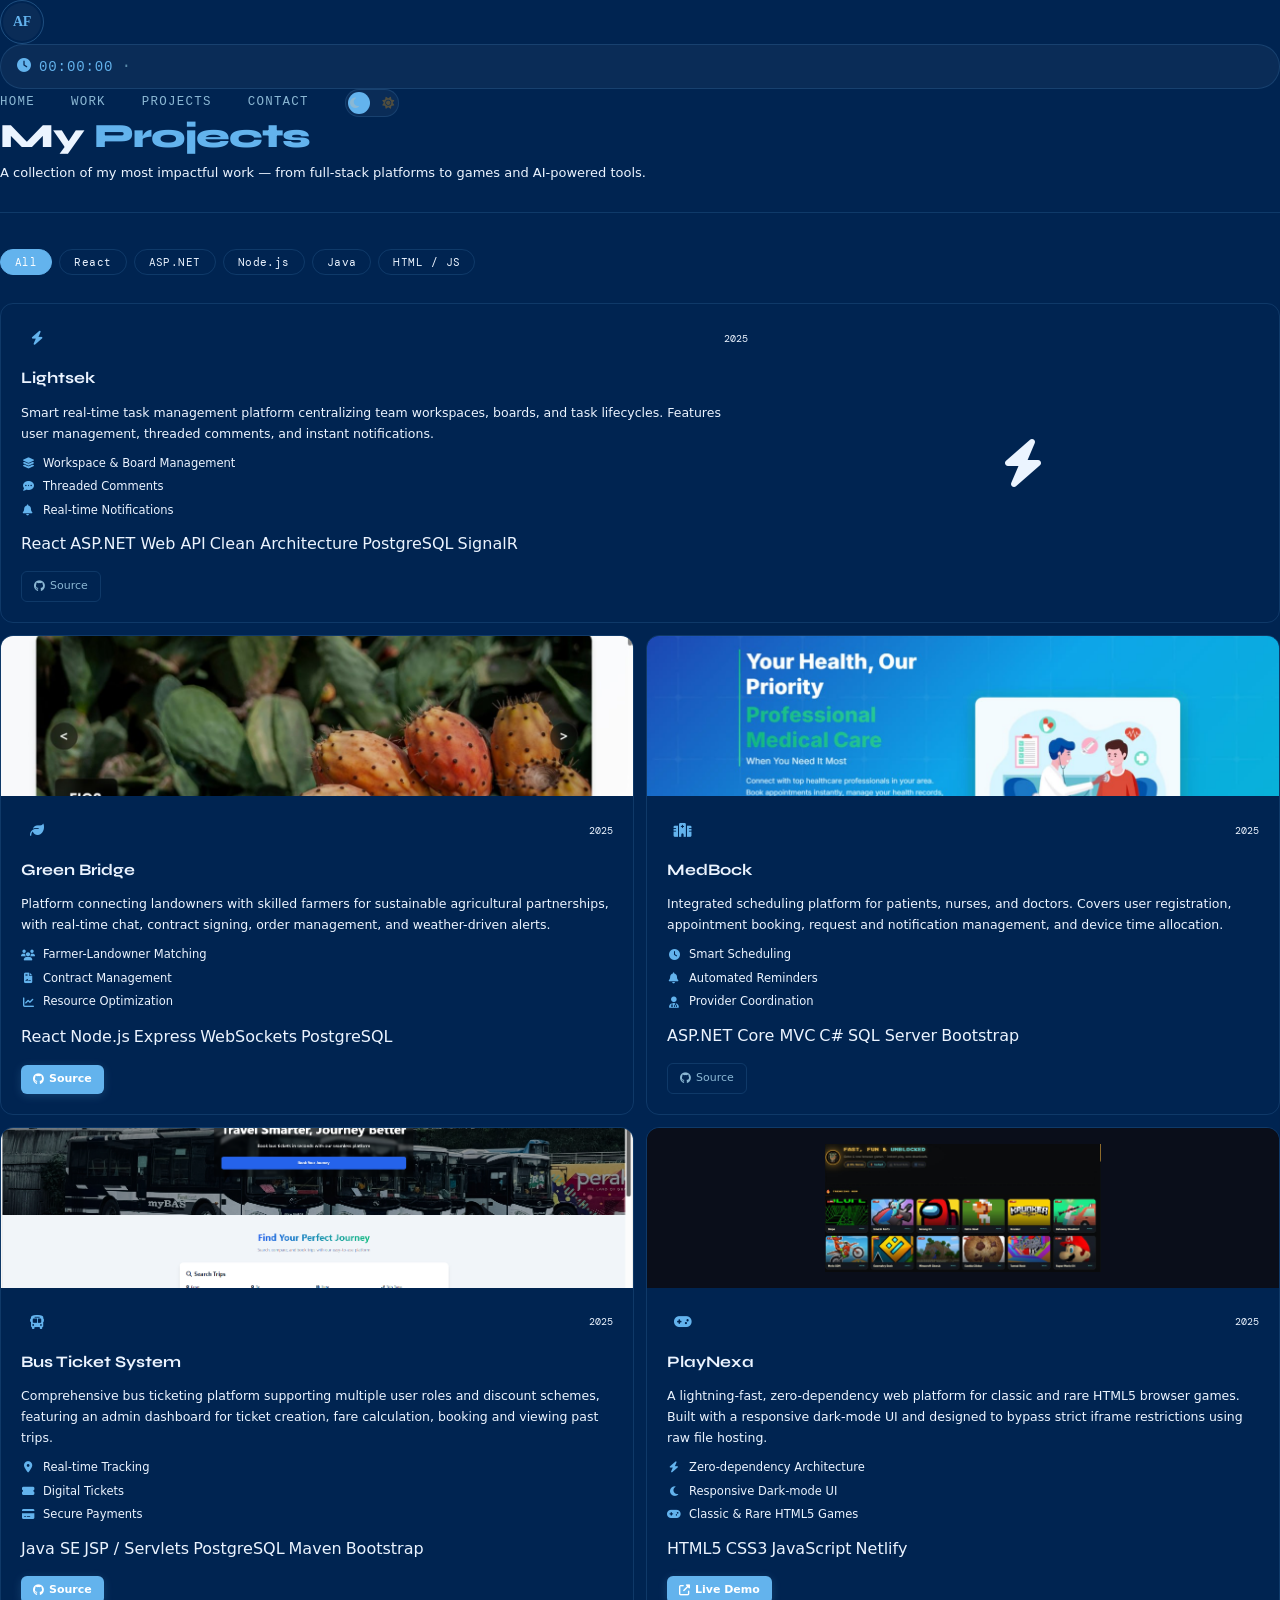
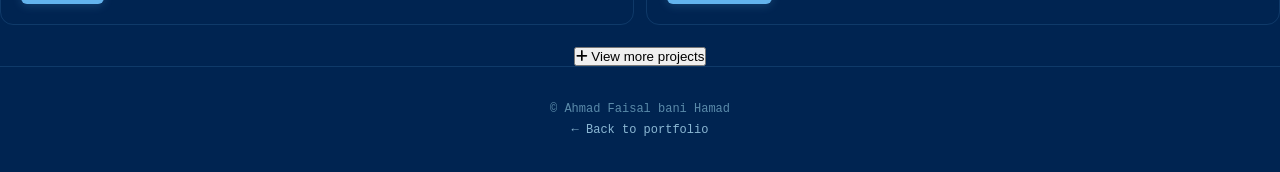
==== Projects.html @ 11c12edc "updates" ====
<!DOCTYPE html>
<html lang="en" data-theme="dark">
<head>
  <meta charset="UTF-8">
  <meta name="viewport" content="width=device-width, initial-scale=1.0">
  <title>Projects — Ahmad Faisal</title>
  <link rel="icon" href="./assets/Ahmad.png" type="image/png">

  <link rel="preconnect" href="https://fonts.googleapis.com">
  <link href="https://fonts.googleapis.com/css2?family=Syne:wght@400;600;700;800&family=DM+Mono:ital,wght@0,300;0,400;0,500;1,300&family=DM+Sans:ital,wght@0,300;0,400;0,500;1,300&display=swap" rel="stylesheet">
  <link rel="stylesheet" href="https://cdnjs.cloudflare.com/ajax/libs/font-awesome/6.5.0/css/all.min.css">

  <!-- CSS: loaded in dependency order -->
  <link rel="stylesheet" href="css/variables.css" />
  <link rel="stylesheet" href="css/base.css" />
  <link rel="stylesheet" href="css/nav.css" />
  <link rel="stylesheet" href="css/hero.css" />
  <link rel="stylesheet" href="css/sections.css" />

  <script src="js/theme.js"></script>

  <style>
    /* ── Projects page extras ─────────────────────── */

    /* Page header */
    .pg-header {
      margin-bottom: 36px;
      padding-bottom: 28px;
      border-bottom: 1px solid var(--border);
      transition: border-color var(--tt);
    }
    .pg-header h1 {
      font-family: 'Syne', sans-serif;
      font-weight: 800;
      font-size: clamp(22px, 4vw, 34px);
      letter-spacing: -.03em;
      color: var(--text);
      margin-bottom: 6px;
      transition: color var(--tt);
    }
    .pg-header h1 em { color: var(--accent); font-style: normal; }
    .pg-header p { font-size: 13px; color: var(--text2); transition: color var(--tt); }

    /* Filter pills */
    .filter-row { display: flex; gap: 7px; flex-wrap: wrap; margin-bottom: 28px; }
    .filter-btn {
      font-family: 'DM Mono', monospace;
      font-size: 11px;
      padding: 5px 14px;
      border-radius: 99px;
      border: 1px solid var(--border);
      background: var(--card);
      color: var(--muted);
      cursor: pointer;
      transition: background .18s, border-color .18s, color .18s;
      letter-spacing: .04em;
    }
    .filter-btn:hover { color: var(--text); border-color: var(--border-h); background: var(--glow); }
    .filter-btn.active { background: var(--accent); border-color: var(--accent); color: #fff; }

    /* Project grid — 2 cols, full-width featured */
    .pg-grid {
      display: grid;
      grid-template-columns: 1fr 1fr;
      gap: 12px;
    }

    /* Each card */
    .pg-card {
      background: var(--card);
      border: 1px solid var(--border);
      border-radius: 13px;
      overflow: hidden;
      display: flex;
      flex-direction: column;
      position: relative;
      transition: border-color .22s, transform .22s, box-shadow .22s, background var(--tt);
    }
    .pg-card::before {
      content: '';
      position: absolute; top: 0; left: 0; right: 0; height: 2px;
      background: linear-gradient(90deg, var(--accent), var(--accent2));
      opacity: 0; transition: opacity .22s;
    }
    .pg-card:hover { border-color: var(--border-h); transform: translateY(-4px); box-shadow: 0 18px 52px rgba(0,0,0,.30); }
    .pg-card:hover::before { opacity: 1; }

    /* Hidden extra projects */
    .pg-card.extra { display: none; }
    .pg-card.extra.visible { display: flex; }

    /* Featured card spans full width */
    .pg-card.featured { grid-column: span 2; display: grid; grid-template-columns: 1.2fr .8fr; }
    .pg-card.featured .pg-img-wrap { height: 100%; }
    .pg-card.featured .pg-img { height: 100%; }

    /* Image area */
    .pg-img-wrap { overflow: hidden; flex-shrink: 0; }
    .pg-img {
      width: 100%; height: 160px;
      object-fit: cover; display: block;
      background: var(--card);
      transition: transform .45s ease;
    }
    .pg-card:hover .pg-img { transform: scale(1.05); }

    .pg-placeholder {
      width: 100%; height: 160px;
      background: linear-gradient(135deg, var(--bg), var(--card));
      display: flex; align-items: center; justify-content: center;
      font-size: 48px; color: var(--border-h);
    }
    .pg-card.featured .pg-placeholder { height: 100%; }

    /* Body */
    .pg-body { padding: 18px 20px 20px; display: flex; flex-direction: column; gap: 10px; flex: 1; }

    .pg-top { display: flex; align-items: center; justify-content: space-between; gap: 8px; }

    .pg-icon {
      width: 32px; height: 32px;
      background: var(--glow);
      border: 1px solid var(--border-h);
      border-radius: 8px;
      display: flex; align-items: center; justify-content: center;
      font-size: 14px; color: var(--accent);
      flex-shrink: 0;
    }

    .pg-year {
      font-family: 'DM Mono', monospace;
      font-size: 10px; color: var(--muted);
    }

    /* Company badge with logo */
    .pg-company {
      display: inline-flex;
      align-items: center;
      gap: 6px;
      background: var(--glow);
      border: 1px solid var(--border);
      border-radius: 6px;
      padding: 3px 9px 3px 5px;
      text-decoration: none;
      transition: border-color .18s, background .18s;
    }
    .pg-company:hover { border-color: var(--border-h); background: rgba(99,179,237,.12); }
    .pg-company img {
      width: 16px; height: 16px;
      border-radius: 3px;
      object-fit: contain;
    }
    .pg-company-name {
      font-family: 'DM Mono', monospace;
      font-size: 10px;
      color: var(--muted);
      white-space: nowrap;
    }

    .pg-title {
      font-family: 'Syne', sans-serif;
      font-size: 16px; font-weight: 700;
      color: var(--text);
      transition: color var(--tt);
    }
    .pg-desc { font-size: 12.5px; color: var(--text2); line-height: 1.68; }

    .pg-features {
      display: flex; flex-direction: column; gap: 4px;
    }
    .pg-feat {
      display: flex; align-items: center; gap: 8px;
      font-size: 11.5px; color: var(--text2);
    }
    .pg-feat i {
      font-size: 11px; color: var(--accent);
      width: 14px; text-align: center;
    }

    .pg-stack { display: flex; flex-wrap: wrap; gap: 4px; }

    .pg-actions { display: flex; gap: 8px; margin-top: auto; padding-top: 4px; }

    /* Show More button */
    .show-more-wrap { display: flex; justify-content: center; margin-top: 22px; }

    /* ── Responsive ── */
    @media (max-width: 600px) {
      .pg-grid { grid-template-columns: 1fr; }
      .pg-card.featured { grid-column: span 1; display: flex; flex-direction: column; }
      .pg-card.featured .pg-img-wrap { height: auto; }
      .pg-card.featured .pg-img { height: 160px; }
    }
  </style>
</head>

<body>
  <canvas id="network"></canvas>

  <!-- ══ NAV ══ -->
  <nav>
    <a href="index.html" class="nav-brand-logo" aria-label="Ahmad Faisal — Home">
      <div class="nav-af-ring"></div>
      <div class="nav-af-inner">AF</div>
    </a>

    <div class="nav-clock">
      <span class="nav-clock-icon"><i class="fas fa-clock"></i></span>
      <span class="nav-clock-time" id="nav-clock-time">
        00<span class="nav-clock-colon">:</span>00<span class="nav-clock-colon">:</span>00
      </span>
      <span class="nav-clock-sep">·</span>
      <span class="nav-clock-date" id="nav-clock-date"></span>
    </div>

    <div class="nav-links">
      <a href="index.html">Home</a>
      <a href="index.html#experience">Work</a>
      <a href="index.html#projects">Projects</a>
      <a href="index.html#contact">Contact</a>
      <button class="theme-pill" id="themeBtn" aria-label="Toggle theme">
        <span class="pill-icon pill-moon"><i class="fas fa-moon"></i></span>
        <span class="pill-icon pill-sun"><i class="fas fa-sun"></i></span>
      </button>
    </div>
  </nav>

  <div class="page">

    <!-- Page header -->
    <div class="pg-header fu">
      <h1>My <em>Projects</em></h1>
      <p>A collection of my most impactful work — from full-stack platforms to games and AI-powered tools.</p>
    </div>

    <!-- Filter -->
    <div class="filter-row fu">
      <button class="filter-btn active" data-filter="all">All</button>
      <button class="filter-btn" data-filter="react">React</button>
      <button class="filter-btn" data-filter="aspnet">ASP.NET</button>
      <button class="filter-btn" data-filter="node">Node.js</button>
      <button class="filter-btn" data-filter="java">Java</button>
      <button class="filter-btn" data-filter="html">HTML / JS</button>
    </div>

    <!-- ══ PROJECTS GRID ══ -->
    <div class="pg-grid fu" id="pg-grid">

      <!-- ① Lightsek — featured -->
      <div class="pg-card featured" data-tags="react aspnet">
        <div class="pg-body">
          <div class="pg-top">
            <div class="pg-icon"><i class="fas fa-bolt"></i></div>
            <span class="pg-year">2025</span>
          </div>
          <div class="pg-title">Lightsek</div>
          <p class="pg-desc">Smart real-time task management platform centralizing team workspaces, boards, and task lifecycles. Features user management, threaded comments, and instant notifications.</p>
          <div class="pg-features">
            <div class="pg-feat"><i class="fas fa-layer-group"></i><span>Workspace & Board Management</span></div>
            <div class="pg-feat"><i class="fas fa-comment-dots"></i><span>Threaded Comments</span></div>
            <div class="pg-feat"><i class="fas fa-bell"></i><span>Real-time Notifications</span></div>
          </div>
          <div class="pg-stack">
            <span class="tech-tag">React</span>
            <span class="tech-tag">ASP.NET Web API</span>
            <span class="tech-tag">Clean Architecture</span>
            <span class="tech-tag">PostgreSQL</span>
            <span class="tech-tag">SignalR</span>
          </div>
          <div class="pg-actions">
            <a href="#" class="bx out"><i class="fab fa-github"></i> Source</a>
          </div>
        </div>
        <div class="pg-img-wrap">
          <img src="./assets/Projects/Lightsek.png" alt="Lightsek" class="pg-img"
               onerror="this.style.display='none';this.nextElementSibling.style.display='flex'">
          <div class="pg-placeholder" style="display:none"><i class="fas fa-bolt"></i></div>
        </div>
      </div>

      <!-- ② Green Bridge -->
      <div class="pg-card" data-tags="react node">
        <div class="pg-img-wrap">
          <img src="./assets/Projects/GreenBridge.jpg" alt="Green Bridge" class="pg-img"
               onerror="this.style.display='none';this.nextElementSibling.style.display='flex'">
          <div class="pg-placeholder" style="display:none"><i class="fas fa-leaf"></i></div>
        </div>
        <div class="pg-body">
          <div class="pg-top">
            <div class="pg-icon"><i class="fas fa-leaf"></i></div>
            <span class="pg-year">2025</span>
          </div>
          <div class="pg-title">Green Bridge</div>
          <p class="pg-desc">Platform connecting landowners with skilled farmers for sustainable agricultural partnerships, with real-time chat, contract signing, order management, and weather-driven alerts.</p>
          <div class="pg-features">
            <div class="pg-feat"><i class="fas fa-users"></i><span>Farmer-Landowner Matching</span></div>
            <div class="pg-feat"><i class="fas fa-file-contract"></i><span>Contract Management</span></div>
            <div class="pg-feat"><i class="fas fa-chart-line"></i><span>Resource Optimization</span></div>
          </div>
          <div class="pg-stack">
            <span class="tech-tag">React</span>
            <span class="tech-tag">Node.js</span>
            <span class="tech-tag">Express</span>
            <span class="tech-tag">WebSockets</span>
            <span class="tech-tag">PostgreSQL</span>
          </div>
          <div class="pg-actions">
            <a href="https://github.com/ahmadfa100/graduation-project-2" target="_blank" class="bx solid">
              <i class="fab fa-github"></i> Source
            </a>
          </div>
        </div>
      </div>

      <!-- ③ MedBock -->
      <div class="pg-card" data-tags="aspnet">
        <div class="pg-img-wrap">
          <img src="./assets/Projects/Medbay.jpg" alt="MedBock" class="pg-img"
               onerror="this.style.display='none';this.nextElementSibling.style.display='flex'">
          <div class="pg-placeholder" style="display:none"><i class="fas fa-hospital"></i></div>
        </div>
        <div class="pg-body">
          <div class="pg-top">
            <div class="pg-icon"><i class="fas fa-hospital"></i></div>
            <span class="pg-year">2025</span>
          </div>
          <div class="pg-title">MedBock</div>
          <p class="pg-desc">Integrated scheduling platform for patients, nurses, and doctors. Covers user registration, appointment booking, request and notification management, and device time allocation.</p>
          <div class="pg-features">
            <div class="pg-feat"><i class="fas fa-clock"></i><span>Smart Scheduling</span></div>
            <div class="pg-feat"><i class="fas fa-bell"></i><span>Automated Reminders</span></div>
            <div class="pg-feat"><i class="fas fa-user-md"></i><span>Provider Coordination</span></div>
          </div>
          <div class="pg-stack">
            <span class="tech-tag">ASP.NET Core MVC</span>
            <span class="tech-tag">C#</span>
            <span class="tech-tag">SQL Server</span>
            <span class="tech-tag">Bootstrap</span>
          </div>
          <div class="pg-actions">
            <a href="#" class="bx out"><i class="fab fa-github"></i> Source</a>
          </div>
        </div>
      </div>

      <!-- ④ Bus Ticket System -->
      <div class="pg-card" data-tags="java">
        <div class="pg-img-wrap">
          <img src="./assets/Projects/bus.png" alt="Bus Ticket System" class="pg-img"
               onerror="this.style.display='none';this.nextElementSibling.style.display='flex'">
          <div class="pg-placeholder" style="display:none"><i class="fas fa-bus"></i></div>
        </div>
        <div class="pg-body">
          <div class="pg-top">
            <div class="pg-icon"><i class="fas fa-bus"></i></div>
            <span class="pg-year">2025</span>
          </div>
          <div class="pg-title">Bus Ticket System</div>
          <p class="pg-desc">Comprehensive bus ticketing platform supporting multiple user roles and discount schemes, featuring an admin dashboard for ticket creation, fare calculation, booking and viewing past trips.</p>
          <div class="pg-features">
            <div class="pg-feat"><i class="fas fa-map-marker-alt"></i><span>Real-time Tracking</span></div>
            <div class="pg-feat"><i class="fas fa-ticket-alt"></i><span>Digital Tickets</span></div>
            <div class="pg-feat"><i class="fas fa-credit-card"></i><span>Secure Payments</span></div>
          </div>
          <div class="pg-stack">
            <span class="tech-tag">Java SE</span>
            <span class="tech-tag">JSP / Servlets</span>
            <span class="tech-tag">PostgreSQL</span>
            <span class="tech-tag">Maven</span>
            <span class="tech-tag">Bootstrap</span>
          </div>
          <div class="pg-actions">
            <a href="https://github.com/ahmadfa100/Online-Bus-Ticketing-System" target="_blank" class="bx solid">
              <i class="fab fa-github"></i> Source
            </a>
          </div>
        </div>
      </div>

      <!-- ⑤ PlayNexa — visible by default -->
      <div class="pg-card" data-tags="html">
        <div class="pg-img-wrap">
          <img src="./assets/Projects/PlayNexa.jpg" alt="PlayNexa" class="pg-img"
               style="object-fit:contain;background:#0a0e1a;padding:16px"
               onerror="this.style.display='none';this.nextElementSibling.style.display='flex'">
          <div class="pg-placeholder" style="display:none"><i class="fas fa-gamepad"></i></div>
        </div>
        <div class="pg-body">
          <div class="pg-top">
            <div class="pg-icon"><i class="fas fa-gamepad"></i></div>
            <span class="pg-year">2025</span>
          </div>
          <div class="pg-title">PlayNexa</div>
          <p class="pg-desc">A lightning-fast, zero-dependency web platform for classic and rare HTML5 browser games. Built with a responsive dark-mode UI and designed to bypass strict iframe restrictions using raw file hosting.</p>
          <div class="pg-features">
            <div class="pg-feat"><i class="fas fa-bolt"></i><span>Zero-dependency Architecture</span></div>
            <div class="pg-feat"><i class="fas fa-moon"></i><span>Responsive Dark-mode UI</span></div>
            <div class="pg-feat"><i class="fas fa-gamepad"></i><span>Classic & Rare HTML5 Games</span></div>
          </div>
          <div class="pg-stack">
            <span class="tech-tag">HTML5</span>
            <span class="tech-tag">CSS3</span>
            <span class="tech-tag">JavaScript</span>
            <span class="tech-tag">Netlify</span>
          </div>
          <div class="pg-actions">
            <a href="https://playnexa.netlify.app/" target="_blank" class="bx solid">
              <i class="fas fa-external-link-alt"></i> Live Demo
            </a>
          </div>
        </div>
      </div>

      <!-- ⑥ UniMind — shown after "View more" click -->
      <div class="pg-card extra" data-tags="html">
        <div class="pg-img-wrap">
          <img src="./assets/Projects/Unimind_landing_page.jpg" alt="UniMind" class="pg-img"
               style="object-fit:contain;background:#0a0e1a;padding:16px"
               onerror="this.style.display='none';this.nextElementSibling.style.display='flex'">
          <div class="pg-placeholder" style="display:none"><i class="fas fa-brain"></i></div>
        </div>
        <div class="pg-body">
          <div class="pg-top">
            <div class="pg-icon"><i class="fas fa-brain"></i></div>
            <span class="pg-year">2025</span>
          </div>
          <div class="pg-title">UniMind</div>
          <p class="pg-desc">University life is one of the most demanding chapters a person can experience — academically, emotionally, and socially. UniMind provides students consistent access to counseling, structured study tools, and check-ins on their wellbeing.</p>
          <div class="pg-features">
            <div class="pg-feat"><i class="fas fa-heart"></i><span>Mental Wellbeing Support</span></div>
            <div class="pg-feat"><i class="fas fa-book-open"></i><span>Structured Study Tools</span></div>
            <div class="pg-feat"><i class="fas fa-comments"></i><span>Peer & Counseling Access</span></div>
          </div>
          <div class="pg-stack">
            <span class="tech-tag">HTML5</span>
            <span class="tech-tag">CSS3</span>
            <span class="tech-tag">JavaScript</span>
            <span class="tech-tag">Netlify</span>
          </div>
          <div class="pg-actions">
            <a href="https://unimind-landing-page.netlify.app/" target="_blank" class="bx solid">
              <i class="fas fa-external-link-alt"></i> Live Demo
            </a>
          </div>
        </div>
      </div>

    </div><!-- /pg-grid -->

    <!-- Show More button -->
    <div class="show-more-wrap">
      <button class="btn btn-ghost" id="showMoreBtn">
        <i class="fas fa-plus"></i> View more projects
      </button>
    </div>

    <footer>
      <p>© <span id="footer-year"></span> Ahmad Faisal bani Hamad</p>
      <p><a href="index.html">← Back to portfolio</a></p>
    </footer>
  </div>

  <script src="js/theme.js"></script>
  <script src="js/nav.js"></script>
  <script>
    /* ── Filter ── */
    var filterBtns = document.querySelectorAll('.filter-btn');
    var allCards   = document.querySelectorAll('#pg-grid .pg-card');

    filterBtns.forEach(function (btn) {
      btn.addEventListener('click', function () {
        filterBtns.forEach(function (b) { b.classList.remove('active'); });
        btn.classList.add('active');

        var f = btn.dataset.filter;
        allCards.forEach(function (card) {
          var tags    = card.dataset.tags || '';
          var matches = f === 'all' || tags.includes(f);
          /* Respect the extra/visible state */
          if (!matches) {
            card.style.display = 'none';
          } else {
            /* Only show extra cards if already revealed */
            if (card.classList.contains('extra') && !card.classList.contains('visible')) {
              card.style.display = 'none';
            } else {
              card.style.display = '';
            }
          }
        });
      });
    });

    /* ── Show More / Show Less ── */
    var showMoreBtn  = document.getElementById('showMoreBtn');
    var extraCards   = document.querySelectorAll('.pg-card.extra');
    var expanded     = false;

    showMoreBtn.addEventListener('click', function () {
      expanded = !expanded;

      extraCards.forEach(function (card) {
        if (expanded) {
          card.classList.add('visible');
          /* Animate in */
          card.style.opacity = '0';
          card.style.transform = 'translateY(18px)';
          setTimeout(function () {
            card.style.transition = 'opacity .45s ease, transform .45s ease';
            card.style.opacity = '1';
            card.style.transform = 'translateY(0)';
          }, 20);
        } else {
          card.style.transition = 'opacity .3s ease, transform .3s ease';
          card.style.opacity = '0';
          card.style.transform = 'translateY(18px)';
          setTimeout(function () {
            card.classList.remove('visible');
            card.style.transition = '';
            card.style.opacity = '';
            card.style.transform = '';
          }, 320);
        }
      });

      showMoreBtn.innerHTML = expanded
        ? '<i class="fas fa-minus"></i> Show fewer projects'
        : '<i class="fas fa-plus"></i> View more projects';
    });
  </script>
</body>
</html>
---- css/variables.css ----
/* ═══════════════════════════════════════
   variables.css — Design Tokens
═══════════════════════════════════════ */

:root {
  /* ── Brand palette ────────────────── */
  --bg:           #002451;
  --bg-deep:      #001733;
  --bg-card:      rgba(255, 255, 255, 0.04);
  --bg-card-hover:rgba(255, 255, 255, 0.07);
  --border:       rgba(99, 179, 237, 0.15);
  --border-hover: rgba(99, 179, 237, 0.35);

  --accent:       #63B3ED;
  --accent-2:     #76E4F7;
  --accent-glow:  rgba(99, 179, 237, 0.18);

  --text:         #EBF4FF;
  --text-muted:   #8BB8D4;
  --text-dim:     #5A8BAA;

  /* ── Typography ───────────────────── */
  --font-display: 'Cormorant Garamond', Georgia, serif;
  --font-body:    'Outfit', system-ui, sans-serif;
  --font-mono:    'JetBrains Mono', 'Fira Code', monospace;

  /* ── Spacing ──────────────────────── */
  --section-pad:  clamp(60px, 10vh, 110px);
  --max-w:        1100px;
  --gap:          clamp(16px, 2.5vw, 28px);

  /* ── Motion ───────────────────────── */
  --ease:         cubic-bezier(0.16, 1, 0.3, 1);
  --ease-out:     cubic-bezier(0.0, 0.0, 0.2, 1);
  --dur:          0.35s;

  /* ── Shadows ──────────────────────── */
  --shadow-card:  0 4px 32px rgba(0, 0, 0, 0.3);
  --shadow-glow:  0 0 32px rgba(99, 179, 237, 0.12);
}

/* ── Light theme overrides ─────────── */
[data-theme="light"] {
  --bg:           #F0F6FF;
  --bg-deep:      #E2EDFC;
  --bg-card:      rgba(0, 36, 81, 0.04);
  --bg-card-hover:rgba(0, 36, 81, 0.07);
  --border:       rgba(0, 36, 81, 0.12);
  --border-hover: rgba(0, 36, 81, 0.30);

  --accent:       #1E5A8E;
  --accent-2:     #0F7A9D;
  --accent-glow:  rgba(30, 90, 142, 0.12);

  --text:         #041C38;
  --text-muted:   #3A6A8E;
  --text-dim:     #7AA8C5;

  --shadow-card:  0 4px 32px rgba(0, 36, 81, 0.10);
  --shadow-glow:  0 0 32px rgba(30, 90, 142, 0.08);
}
---- css/base.css ----
/* ═══════════════════════════════════════
   base.css — Reset + Typography + Globals
═══════════════════════════════════════ */

*, *::before, *::after {
  box-sizing: border-box;
  margin: 0;
  padding: 0;
}

html {
  scroll-behavior: smooth;
  font-size: 16px;
  -webkit-text-size-adjust: 100%;
}

body {
  font-family: var(--font-body);
  background: var(--bg);
  color: var(--text);
  line-height: 1.7;
  min-height: 100dvh;
  overflow-x: hidden;
  transition: background 0.4s var(--ease), color 0.4s var(--ease);
}

/* ── Canvas background ────────────── */
#network {
  position: fixed;
  inset: 0;
  z-index: 0;
  pointer-events: none;
  opacity: 0.65;
}

/* ── Page wrapper ─────────────────── */
#page {
  position: relative;
  z-index: 1;
}

/* ── Container ────────────────────── */
.container {
  width: min(var(--max-w), 100% - 2 * var(--gap));
  margin-inline: auto;
}

/* ── Section base ─────────────────── */
section {
  padding-block: var(--section-pad);
}

/* ── Headings ─────────────────────── */
h1, h2, h3, h4 {
  font-family: var(--font-display);
  font-weight: 600;
  line-height: 1.15;
  letter-spacing: -0.01em;
}

/* ── Section title ────────────────── */
.section-label {
  font-family: var(--font-mono);
  font-size: 0.72rem;
  letter-spacing: 0.18em;
  text-transform: uppercase;
  color: var(--accent);
  margin-bottom: 10px;
}

.section-title {
  font-size: clamp(2rem, 4vw, 3rem);
  color: var(--text);
  margin-bottom: clamp(36px, 6vw, 56px);
}

.section-title span {
  color: var(--accent);
}

/* ── Divider ──────────────────────── */
.section-divider {
  display: flex;
  align-items: center;
  gap: 16px;
  margin-bottom: clamp(36px, 6vw, 56px);
}

.section-divider h2 {
  font-size: clamp(1.8rem, 3.5vw, 2.6rem);
  white-space: nowrap;
}

.section-divider::after {
  content: '';
  flex: 1;
  height: 1px;
  background: linear-gradient(to right, var(--border), transparent);
}

/* ── Cards ────────────────────────── */
.card {
  background: var(--bg-card);
  border: 1px solid var(--border);
  border-radius: 12px;
  padding: clamp(20px, 3vw, 32px);
  backdrop-filter: blur(8px);
  transition: background var(--dur) var(--ease),
              border-color var(--dur) var(--ease),
              transform var(--dur) var(--ease),
              box-shadow var(--dur) var(--ease);
}

.card:hover {
  background: var(--bg-card-hover);
  border-color: var(--border-hover);
  box-shadow: var(--shadow-glow);
  transform: translateY(-2px);
}

/* ── Tags / Pills ─────────────────── */
.tag {
  display: inline-block;
  font-family: var(--font-mono);
  font-size: 0.72rem;
  padding: 4px 12px;
  border-radius: 100px;
  background: var(--accent-glow);
  border: 1px solid var(--border);
  color: var(--accent);
  letter-spacing: 0.04em;
  white-space: nowrap;
  transition: background var(--dur), border-color var(--dur), color var(--dur);
}

.tag:hover {
  background: rgba(99, 179, 237, 0.22);
  border-color: var(--accent);
}

/* ── Accent line ──────────────────── */
.accent-line {
  display: block;
  width: 40px;
  height: 2px;
  background: var(--accent);
  margin-bottom: 20px;
}

/* ── Links ────────────────────────── */
a {
  color: var(--accent);
  text-decoration: none;
  transition: color var(--dur);
}

a:hover { color: var(--accent-2); }

/* ── Scroll reveal ────────────────── */
.reveal {
  opacity: 0;
  transform: translateY(22px);
  transition: opacity 0.6s var(--ease), transform 0.6s var(--ease);
}

.reveal.visible {
  opacity: 1;
  transform: none;
}

/* ── Selection ────────────────────── */
::selection {
  background: rgba(99, 179, 237, 0.25);
  color: var(--text);
}

/* ── Scrollbar ────────────────────── */
::-webkit-scrollbar { width: 6px; }
::-webkit-scrollbar-track { background: var(--bg-deep); }
::-webkit-scrollbar-thumb {
  background: var(--border-hover);
  border-radius: 3px;
}
::-webkit-scrollbar-thumb:hover { background: var(--accent); }

/* ── Footer ───────────────────────── */
footer {
  text-align: center;
  padding: 32px var(--gap);
  font-family: var(--font-mono);
  font-size: 0.75rem;
  color: var(--text-dim);
  border-top: 1px solid var(--border);
}

footer a { color: var(--text-muted); }
footer a:hover { color: var(--accent); }
---- css/nav.css ----
/* ═══════════════════════════════════════
   nav.css — Top Navigation Bar
═══════════════════════════════════════ */

#navbar {
  position: fixed;
  top: 0;
  left: 0;
  right: 0;
  z-index: 100;
  height: 64px;
  display: flex;
  align-items: center;
  padding-inline: var(--gap);
  transition: background 0.4s var(--ease),
              backdrop-filter 0.4s var(--ease),
              border-color 0.4s var(--ease),
              box-shadow 0.4s var(--ease);
}

#navbar.scrolled {
  background: rgba(0, 20, 50, 0.72);
  backdrop-filter: blur(18px) saturate(1.4);
  -webkit-backdrop-filter: blur(18px) saturate(1.4);
  border-bottom: 1px solid var(--border);
  box-shadow: 0 4px 32px rgba(0, 0, 0, 0.25);
}

[data-theme="light"] #navbar.scrolled {
  background: rgba(230, 242, 255, 0.80);
}

.nav-inner {
  width: min(var(--max-w), 100%);
  margin-inline: auto;
  display: flex;
  align-items: center;
  justify-content: space-between;
  gap: 24px;
}

/* ── Logo / Brand ─────────────────── */
.nav-brand-logo {
  position: relative;
  width: 44px;
  height: 44px;
  display: block;
  flex-shrink: 0;
  text-decoration: none;
}

.nav-af-ring {
  position: absolute;
  inset: 0;
  border-radius: 50%;
  border: 1px solid var(--accent);
  opacity: 0.3;
  animation: spin 10s linear infinite;
}

@keyframes spin {
  100% { transform: rotate(360deg); }
}

.nav-af-inner {
  position: absolute;
  inset: 3px;
  border-radius: 50%;
  background: var(--bg-card);
  display: flex;
  align-items: center;
  justify-content: center;
  font-family: var(--font-display), sans-serif;
  font-size: 14px;
  font-weight: 800;
  color: var(--accent);
  letter-spacing: -.02em;
  z-index: 1;
  transition: background var(--dur), color var(--dur);
}

/* ── Clock ────────────────────────── */
.nav-clock {
  display: flex;
  flex-direction: row;
  align-items: center;
  gap: 8px;
  font-family: var(--font-mono);
  flex-shrink: 0;
  background: var(--bg-card);
  padding: 8px 16px;
  border-radius: 30px;
  border: 1px solid var(--border);
}

.nav-clock-icon {
  color: var(--accent);
  font-size: 14px;
}

.nav-clock-sep {
  color: var(--text-dim);
}

#nav-clock-time {
  font-size: 0.88rem;
  color: var(--accent);
  letter-spacing: 0.06em;
  line-height: 1;
}

.nav-clock-colon {
  opacity: 1;
  animation: blink 1s step-start infinite;
}

@keyframes blink {
  50% { opacity: 0; }
}

#nav-clock-date {
  font-size: 0.62rem;
  color: var(--text-dim);
  letter-spacing: 0.04em;
  margin-top: 2px;
}

/* ── Nav links ────────────────────── */
.nav-links {
  display: flex;
  align-items: center;
  gap: clamp(20px, 3vw, 36px);
  list-style: none;
}

.nav-links a {
  font-family: var(--font-mono);
  font-size: 0.78rem;
  letter-spacing: 0.10em;
  text-transform: uppercase;
  color: var(--text-muted);
  text-decoration: none;
  position: relative;
  padding-bottom: 2px;
  transition: color var(--dur);
}

.nav-links a::after {
  content: '';
  position: absolute;
  bottom: -2px;
  left: 0;
  width: 0;
  height: 1px;
  background: var(--accent);
  transition: width 0.3s var(--ease);
}

.nav-links a:hover,
.nav-links a.active {
  color: var(--accent);
}

.nav-links a:hover::after,
.nav-links a.active::after {
  width: 100%;
}

/* ── Right controls ───────────────── */
.nav-controls {
  display: flex;
  align-items: center;
  gap: 12px;
  flex-shrink: 0;
}

/* ── Theme button ─────────────────── */
.theme-pill {
  position: relative;
  width: 54px;
  height: 28px;
  border-radius: 14px;
  background: var(--bg-card);
  border: 1px solid var(--border);
  cursor: pointer;
  display: flex;
  align-items: center;
  justify-content: space-between;
  padding: 0 4px;
  overflow: hidden;
  transition: border-color var(--dur), background var(--dur);
}

.theme-pill:hover {
  border-color: var(--border-hover);
}

.pill-icon {
  font-size: 12px;
  z-index: 2;
  transition: opacity var(--dur), color var(--dur);
}

.pill-moon { color: var(--text-muted); }
.pill-sun { color: #f59e0b; opacity: 0.3; }

[data-theme="light"] .pill-moon { opacity: 0.3; color: var(--text-muted); }
[data-theme="light"] .pill-sun { opacity: 1; }

.theme-pill::before {
  content: '';
  position: absolute;
  top: 2px;
  left: 2px;
  width: 22px;
  height: 22px;
  border-radius: 50%;
  background: var(--accent);
  z-index: 1;
  transition: transform var(--dur) cubic-bezier(0.4, 0, 0.2, 1);
}

[data-theme="light"] .theme-pill::before {
  transform: translateX(26px);
}

/* ── Hamburger (mobile) ───────────── */
#menuBtn {
  display: none;
  flex-direction: column;
  gap: 5px;
  width: 36px;
  height: 36px;
  align-items: center;
  justify-content: center;
  background: none;
  border: 1px solid var(--border);
  border-radius: 8px;
  cursor: pointer;
  padding: 0;
  transition: border-color var(--dur);
}

#menuBtn:hover { border-color: var(--border-hover); }

#menuBtn span {
  display: block;
  width: 18px;
  height: 1.5px;
  background: var(--text-muted);
  border-radius: 2px;
  transition: transform 0.3s var(--ease), opacity 0.3s;
}

#menuBtn.open span:nth-child(1) { transform: translateY(6.5px) rotate(45deg); }
#menuBtn.open span:nth-child(2) { opacity: 0; }
#menuBtn.open span:nth-child(3) { transform: translateY(-6.5px) rotate(-45deg); }

/* ── Mobile drawer ────────────────── */
#mobileMenu {
  display: none;
  position: fixed;
  top: 64px;
  left: 0;
  right: 0;
  z-index: 99;
  background: rgba(0, 24, 56, 0.96);
  backdrop-filter: blur(20px);
  border-bottom: 1px solid var(--border);
  padding: 24px var(--gap);
  flex-direction: column;
  gap: 20px;
  transform: translateY(-8px);
  opacity: 0;
  transition: opacity 0.25s var(--ease), transform 0.25s var(--ease);
}

[data-theme="light"] #mobileMenu {
  background: rgba(225, 240, 255, 0.96);
}

#mobileMenu.open {
  opacity: 1;
  transform: translateY(0);
}

#mobileMenu a {
  font-family: var(--font-mono);
  font-size: 0.85rem;
  letter-spacing: 0.12em;
  text-transform: uppercase;
  color: var(--text-muted);
  transition: color var(--dur);
}

#mobileMenu a:hover { color: var(--accent); }

@media (max-width: 768px) {
  .nav-links { display: none; }
  .nav-clock  { display: none; }
  #menuBtn    { display: flex; }
  #mobileMenu { display: flex; }
}
---- css/hero.css ----
/* ═══════════════════════════════════════
   hero.css — Hero / Landing Section
═══════════════════════════════════════ */

#hero {
  min-height: 100dvh;
  display: flex;
  align-items: center;
  padding-top: 80px;
  position: relative;
}

.hero-inner {
  display: grid;
  grid-template-columns: 1fr auto;
  align-items: center;
  gap: clamp(40px, 6vw, 80px);
  width: 100%;
}

/* ── Text side ────────────────────── */
.hero-text {
  max-width: 620px;
}

.hero-eyebrow {
  font-family: var(--font-mono);
  font-size: 0.78rem;
  letter-spacing: 0.22em;
  text-transform: uppercase;
  color: var(--accent);
  margin-bottom: 18px;
  display: flex;
  align-items: center;
  gap: 12px;
}

.hero-eyebrow::before {
  content: '';
  display: block;
  width: 32px;
  height: 1px;
  background: var(--accent);
}

.hero-name {
  font-family: var(--font-display);
  font-size: clamp(3rem, 7vw, 5.5rem);
  font-weight: 700;
  line-height: 1.0;
  color: var(--text);
  letter-spacing: -0.03em;
  margin-bottom: 12px;
}

.hero-name .first { color: var(--text); }
.hero-name .last  { color: var(--accent); }

.hero-title {
  font-family: var(--font-display);
  font-size: clamp(1.1rem, 2.5vw, 1.5rem);
  font-weight: 400;
  font-style: italic;
  color: var(--text-muted);
  margin-bottom: 24px;
}

.hero-summary {
  font-size: clamp(0.9rem, 1.5vw, 1rem);
  color: var(--text-muted);
  line-height: 1.8;
  max-width: 540px;
  margin-bottom: 24px;
}

/* ── Education Card ───────────────── */
.edu-card {
  display: flex;
  align-items: center;
  gap: 16px;
  background: var(--bg-card);
  border: 1px solid var(--border);
  border-radius: 12px;
  padding: 16px 20px;
  max-width: 540px;
  margin-bottom: 36px;
  transition: transform var(--dur), border-color var(--dur);
}

.edu-card:hover {
  transform: translateY(-2px);
  border-color: var(--border-hover);
}

.edu-icon {
  color: var(--accent);
  display: flex;
  align-items: center;
  justify-content: center;
}

.edu-body {
  flex: 1;
}

.edu-degree {
  font-family: var(--font-display);
  font-size: 1.1rem;
  font-weight: 600;
  color: var(--text);
  margin-bottom: 4px;
}

.edu-school {
  font-family: var(--font-mono);
  font-size: 0.72rem;
  color: var(--text-dim);
}

.edu-year {
  font-family: var(--font-mono);
  font-size: 0.8rem;
  color: var(--accent);
  font-weight: 600;
  padding: 4px 10px;
  border: 1px solid var(--border);
  border-radius: 100px;
}

/* ── CTA buttons ──────────────────── */
.hero-cta {
  display: flex;
  gap: 14px;
  flex-wrap: wrap;
  margin-bottom: 44px;
}

.btn-primary {
  display: inline-flex;
  align-items: center;
  gap: 8px;
  padding: 12px 28px;
  background: var(--accent);
  color: #001733;
  font-family: var(--font-mono);
  font-size: 0.78rem;
  letter-spacing: 0.10em;
  text-transform: uppercase;
  font-weight: 700;
  border-radius: 8px;
  border: 1px solid var(--accent);
  cursor: pointer;
  text-decoration: none;
  transition: background var(--dur), transform var(--dur), box-shadow var(--dur);
}

.btn-primary:hover {
  background: var(--accent-2);
  border-color: var(--accent-2);
  color: #001733;
  transform: translateY(-2px);
  box-shadow: 0 8px 24px rgba(99, 179, 237, 0.3);
}

.btn-secondary {
  display: inline-flex;
  align-items: center;
  gap: 8px;
  padding: 12px 28px;
  background: transparent;
  color: var(--text-muted);
  font-family: var(--font-mono);
  font-size: 0.78rem;
  letter-spacing: 0.10em;
  text-transform: uppercase;
  border-radius: 8px;
  border: 1px solid var(--border);
  cursor: pointer;
  text-decoration: none;
  transition: border-color var(--dur), color var(--dur), background var(--dur), transform var(--dur);
}

.btn-secondary:hover {
  border-color: var(--accent);
  color: var(--accent);
  background: var(--accent-glow);
  transform: translateY(-2px);
}

/* ── Hero links row ───────────────── */
.hero-links {
  display: flex;
  align-items: center;
  gap: 20px;
  flex-wrap: wrap;
}

.hero-link {
  display: flex;
  align-items: center;
  gap: 7px;
  font-family: var(--font-mono);
  font-size: 0.72rem;
  color: var(--text-dim);
  text-decoration: none;
  letter-spacing: 0.06em;
  transition: color var(--dur);
}

.hero-link:hover { color: var(--accent); }

.hero-link svg {
  width: 14px;
  height: 14px;
  flex-shrink: 0;
}

.hero-link-sep {
  display: block;
  width: 1px;
  height: 14px;
  background: var(--border);
}

/* ── Photo side ───────────────────── */
.hero-photo-wrap {
  flex-shrink: 0;
  position: relative;
}

.hero-photo-frame {
  position: relative;
  width: clamp(220px, 26vw, 340px);
  aspect-ratio: 3 / 4;
}

/* decorative corner lines */
.hero-photo-frame::before,
.hero-photo-frame::after {
  content: '';
  position: absolute;
  width: 40px;
  height: 40px;
  border-color: var(--accent);
  border-style: solid;
  z-index: 2;
  transition: width 0.4s var(--ease), height 0.4s var(--ease);
}

.hero-photo-frame::before {
  top: -8px; left: -8px;
  border-width: 2px 0 0 2px;
}

.hero-photo-frame::after {
  bottom: -8px; right: -8px;
  border-width: 0 2px 2px 0;
}

.hero-photo-frame:hover::before,
.hero-photo-frame:hover::after {
  width: 60px;
  height: 60px;
}

.hero-photo {
  width: 100%;
  height: 100%;
  object-fit: cover;
  object-position: center top;
  border-radius: 10px;
  display: block;
  filter: contrast(1.04) brightness(1.01);
  transition: transform 0.5s var(--ease);
}

.hero-photo-frame:hover .hero-photo {
  transform: scale(1.02);
}

/* subtle overlay tint */
.hero-photo-overlay {
  position: absolute;
  inset: 0;
  border-radius: 10px;
  background: linear-gradient(
    160deg,
    rgba(0, 36, 81, 0.06) 0%,
    transparent 60%
  );
  pointer-events: none;
  z-index: 1;
}

/* ── Scroll indicator ─────────────── */
.hero-scroll {
  position: absolute;
  bottom: 32px;
  left: 50%;
  transform: translateX(-50%);
  display: flex;
  flex-direction: column;
  align-items: center;
  gap: 8px;
  font-family: var(--font-mono);
  font-size: 0.62rem;
  letter-spacing: 0.14em;
  text-transform: uppercase;
  color: var(--text-dim);
}

.scroll-line {
  width: 1px;
  height: 40px;
  background: linear-gradient(to bottom, var(--accent), transparent);
  animation: scrollPulse 2s ease-in-out infinite;
}

@keyframes scrollPulse {
  0%, 100% { opacity: 0.3; }
  50%       { opacity: 1; }
}

/* ── Responsive ───────────────────── */
@media (max-width: 768px) {
  .hero-inner {
    grid-template-columns: 1fr;
    justify-items: center;
    text-align: center;
  }

  .hero-photo-wrap { order: -1; }

  .hero-photo-frame {
    width: clamp(160px, 50vw, 220px);
  }

  .hero-eyebrow {
    justify-content: center;
  }

  .hero-cta {
    justify-content: center;
  }

  .hero-links {
    justify-content: center;
  }

  .hero-summary {
    margin-inline: auto;
  }
}
---- css/sections.css ----
/* ═══════════════════════════════════════
   sections.css — Experience, Projects,
   Skills, Education, Courses, Contact
═══════════════════════════════════════ */

/* ══════════════════
   EXPERIENCE
══════════════════ */

#experience { background: transparent; }

.timeline {
  display: flex;
  flex-direction: column;
  gap: 0;
  position: relative;
  padding-left: 28px;
}

.timeline::before {
  content: '';
  position: absolute;
  left: 0;
  top: 8px;
  bottom: 8px;
  width: 1px;
  background: linear-gradient(to bottom, var(--accent), transparent);
}

.timeline-item {
  position: relative;
  padding-bottom: 40px;
}

.timeline-item::before {
  content: '';
  position: absolute;
  left: -33px;
  top: 8px;
  width: 10px;
  height: 10px;
  border-radius: 50%;
  background: var(--bg);
  border: 2px solid var(--accent);
  transition: background var(--dur), box-shadow var(--dur);
}

.timeline-item:hover::before {
  background: var(--accent);
  box-shadow: 0 0 12px rgba(99, 179, 237, 0.5);
}

.timeline-header {
  display: flex;
  align-items: flex-start;
  justify-content: space-between;
  gap: 16px;
  flex-wrap: wrap;
  margin-bottom: 10px;
}

.timeline-role {
  font-family: var(--font-display);
  font-size: 1.3rem;
  font-weight: 600;
  color: var(--text);
}

.timeline-company {
  font-family: var(--font-mono);
  font-size: 0.78rem;
  color: var(--accent);
  letter-spacing: 0.06em;
  margin-top: 3px;
}

.timeline-date {
  font-family: var(--font-mono);
  font-size: 0.72rem;
  color: var(--text-dim);
  white-space: nowrap;
  padding: 4px 10px;
  border: 1px solid var(--border);
  border-radius: 100px;
  flex-shrink: 0;
}

.timeline-body {
  font-size: 0.9rem;
  color: var(--text-muted);
  line-height: 1.75;
}

.timeline-body ul {
  list-style: none;
  display: flex;
  flex-direction: column;
  gap: 6px;
}

.timeline-body li {
  padding-left: 16px;
  position: relative;
}

.timeline-body li::before {
  content: '—';
  position: absolute;
  left: 0;
  color: var(--accent);
  font-size: 0.7rem;
}

/* ══════════════════
   PROJECTS
══════════════════ */

#projects { background: rgba(0, 0, 0, 0.08); }

.projects-grid {
  display: grid;
  grid-template-columns: repeat(auto-fill, minmax(min(100%, 320px), 1fr));
  gap: var(--gap);
}

.project-card {
  display: flex;
  flex-direction: column;
  height: 100%;
}

.project-card .card {
  height: 100%;
  display: flex;
  flex-direction: column;
}

.project-num {
  font-family: var(--font-mono);
  font-size: 0.65rem;
  color: var(--text-dim);
  letter-spacing: 0.10em;
  margin-bottom: 12px;
}

.project-name {
  font-family: var(--font-display);
  font-size: 1.4rem;
  font-weight: 600;
  color: var(--text);
  margin-bottom: 12px;
  line-height: 1.2;
}

.project-desc {
  font-size: 0.88rem;
  color: var(--text-muted);
  line-height: 1.75;
  margin-bottom: 20px;
}

.project-desc li {
  list-style: none;
  padding-left: 14px;
  position: relative;
  margin-bottom: 5px;
}

.project-desc li::before {
  content: '›';
  position: absolute;
  left: 0;
  color: var(--accent);
}

.project-stack {
  display: flex;
  flex-wrap: wrap;
  gap: 6px;
  }

/* ══════════════════
   SKILLS
══════════════════ */

#skills { background: transparent; }

.skills-grid {
  display: grid;
  grid-template-columns: repeat(auto-fill, minmax(min(100%, 280px), 1fr));
  gap: var(--gap);
}

.skill-group-title {
  font-family: var(--font-mono);
  font-size: 0.70rem;
  letter-spacing: 0.16em;
  text-transform: uppercase;
  color: var(--accent);
  margin-bottom: 14px;
  display: flex;
  align-items: center;
  gap: 10px;
}

.skill-group-title::after {
  content: '';
  flex: 1;
  height: 1px;
  background: var(--border);
}

.skill-tags {
  display: flex;
  flex-wrap: wrap;
  gap: 8px;
}

.tag.expert {
  background: linear-gradient(135deg, rgba(245,158,11,.10), rgba(251,191,36,.04));
  border: 1px solid rgba(245,158,11,.32);
  color: #d97706;
  padding-right: 26px;
  font-weight: 500;
  position: relative;
}
[data-theme="light"] .tag.expert { color: #92400e; }
.tag.expert:hover { background: linear-gradient(135deg, rgba(245,158,11,.18), rgba(251,191,36,.08)); border-color: rgba(245,158,11,.55); color: #b45309; }

.tag.expert::after {
  content: '★';
  position: absolute; right: 7px; top: 50%; transform: translateY(-50%);
  font-size: 9px; color: #f59e0b; line-height: 1;
  filter: drop-shadow(0 0 3px rgba(245,158,11,.6));
}

.tag.strongest {
  background: linear-gradient(135deg, rgba(245,158,11,.18), rgba(234,179,8,.08));
  border: 1.5px solid rgba(245,158,11,.55);
  color: #d97706;
  font-weight: 600;
  padding-right: 30px;
  box-shadow: 0 2px 12px rgba(245,158,11,.15), inset 0 0 0 1px rgba(255,215,0,.08);
  position: relative;
  overflow: hidden;
}
.tag.strongest::before {
  content: '';
  position: absolute;
  top: 0; left: -100%;
  width: 50%; height: 100%;
  background: linear-gradient(to right, transparent, rgba(255,255,255,0.4), transparent);
  transform: skewX(-20deg);
  animation: shine 3s infinite;
}
@keyframes shine {
  0% { left: -100%; }
  20% { left: 200%; }
  100% { left: 200%; }
}
[data-theme="light"] .tag.strongest { color: #78350f; box-shadow: 0 2px 12px rgba(245,158,11,.10); }
.tag.strongest:hover { box-shadow: 0 4px 18px rgba(245,158,11,.28); border-color: rgba(245,158,11,.8); }

.tag.strongest::after {
  content: '⭐';
  position: absolute; right: 6px; top: 50%; transform: translateY(-50%);
  font-size: 11px; line-height: 1;
  filter: drop-shadow(0 0 4px rgba(245,158,11,.7));
  animation: star-pulse 2.5s ease-in-out infinite;
}
@keyframes star-pulse { 0%,100%{filter:drop-shadow(0 0 4px rgba(245,158,11,.7))} 50%{filter:drop-shadow(0 0 8px rgba(245,158,11,1))} }

/* ══════════════════
   EDUCATION & CERTS
══════════════════ */

#education { background: rgba(0, 0, 0, 0.08); }

.edu-grid {
  display: grid;
  grid-template-columns: 1fr 1fr;
  gap: var(--gap);
}

.edu-card-icon {
  font-size: 1.8rem;
  margin-bottom: 16px;
  display: block;
}

.edu-card-title {
  font-family: var(--font-display);
  font-size: 1.25rem;
  color: var(--text);
  margin-bottom: 4px;
}

.edu-card-sub {
  font-family: var(--font-mono);
  font-size: 0.72rem;
  color: var(--accent);
  letter-spacing: 0.06em;
  margin-bottom: 10px;
}

.edu-card-meta {
  font-size: 0.85rem;
  color: var(--text-muted);
}

.cert-banner {
  display: flex;
  align-items: center;
  gap: 16px;
  padding: 16px 20px;
  border: 1px solid var(--border);
  border-radius: 12px;
  background: var(--bg-card);
  max-width: 500px;
  margin: 40px auto 0;
  transition: border-color var(--dur), transform var(--dur);
}

.cert-banner:hover {
  border-color: var(--border-hover);
  transform: translateY(-2px);
}

.cert-aws-i {
  color: #ff9900;
  font-size: 32px;
  flex-shrink: 0;
  display: flex;
  align-items: center;
  justify-content: center;
}

.cert-body {
  flex: 1;
}

.cert-badge {
  font-family: var(--font-mono);
  font-size: 0.70rem;
  padding: 4px 10px;
  border: 1px solid var(--border);
  border-radius: 100px;
  color: var(--accent);
  white-space: nowrap;
}

.cert-list {
  display: flex;
  flex-direction: column;
  gap: 12px;
}

.cert-item {
  display: flex;
  align-items: flex-start;
  gap: 14px;
  padding: 14px 18px;
  border: 1px solid var(--border);
  border-radius: 10px;
  background: var(--bg-card);
  transition: border-color var(--dur), background var(--dur);
}

.cert-item:hover {
  border-color: var(--border-hover);
  background: var(--bg-card-hover);
}

.cert-icon {
  font-size: 1.3rem;
  flex-shrink: 0;
  margin-top: 1px;
}

.cert-name {
  font-size: 0.9rem;
  color: var(--text);
  font-weight: 500;
  margin-bottom: 2px;
}

.cert-issuer {
  font-family: var(--font-mono);
  font-size: 0.70rem;
  color: var(--text-dim);
  letter-spacing: 0.04em;
}

@media (max-width: 640px) {
  .edu-grid { grid-template-columns: 1fr; }
}

/* ══════════════════
   COURSES
══════════════════ */

#courses { background: transparent; }

.courses-grid { display: grid; grid-template-columns: repeat(auto-fill, minmax(195px, 1fr)); gap: 10px; }
.course-card { background: var(--bg-card); border: 1px solid var(--border); border-radius: 11px; padding: 14px 16px; display: flex; flex-direction: column; gap: 6px; transition: border-color var(--dur), transform var(--dur), background var(--dur); }
.course-card:hover { border-color: var(--border-hover); transform: translateY(-2px); }
.course-org { font-family: var(--font-mono); font-size: 9.5px; color: var(--accent); letter-spacing: .08em; text-transform: uppercase; }
.course-name { font-size: 13px; font-weight: 500; color: var(--text); line-height: 1.4; transition: color var(--dur); }
.course-meta { display: flex; align-items: center; justify-content: space-between; margin-top: 4px; }
.course-date { font-family: var(--font-mono); font-size: 10px; color: var(--text-dim); }
.course-hrs { background: rgba(118,228,247,.07); border: 1px solid rgba(118,228,247,.18); border-radius: 4px; padding: 2px 7px; font-family: var(--font-mono); font-size: 10px; color: #76e4f7; }

/* ══════════════════
   CONTACT
══════════════════ */

#contact { background: rgba(0, 0, 0, 0.08); }

.contact-inner {
  display: grid;
  grid-template-columns: 1fr 1fr;
  gap: clamp(32px, 5vw, 64px);
  align-items: start;
}

.contact-tagline {
  font-family: var(--font-display);
  font-size: clamp(1.6rem, 3vw, 2.4rem);
  color: var(--text);
  line-height: 1.25;
  margin-bottom: 20px;
}

.contact-tagline span { color: var(--accent); }

.contact-body {
  font-size: 0.92rem;
  color: var(--text-muted);
  line-height: 1.8;
  margin-bottom: 32px;
}

.contact-grid { display: flex; flex-wrap: wrap; gap: 8px; }
.c-link { display: inline-flex; align-items: center; gap: 8px; padding: 9px 15px; background: var(--bg-card); border: 1px solid var(--border); border-radius: 8px; font-size: 12.5px; color: var(--text-muted); text-decoration: none; transition: color var(--dur), border-color var(--dur), background var(--dur), transform var(--dur); }
.c-link i { font-size: 13px; color: var(--accent); transition: color var(--dur); display: flex; align-items: center; justify-content: center; }
.c-link:hover { color: var(--text); border-color: var(--border-hover); background: var(--bg-card-hover); transform: translateY(-2px); }

@media (max-width: 640px) {
  .contact-inner { grid-template-columns: 1fr; }
}
/* ══════════════════
   NEW PROJECTS LAYOUT (from Projects.html)
══════════════════ */
.pg-grid {
  display: grid;
  grid-template-columns: 1fr 1fr;
  gap: 12px;
}

.pg-card {
  background: var(--bg-card);
  border: 1px solid var(--border);
  border-radius: 13px;
  overflow: hidden;
  display: flex;
  flex-direction: column;
  position: relative;
  transition: border-color var(--dur), transform var(--dur), box-shadow var(--dur), background var(--dur);
}

.pg-card::before {
  content: '';
  position: absolute; top: 0; left: 0; right: 0; height: 2px;
  background: linear-gradient(90deg, var(--accent), var(--accent2));
  opacity: 0; transition: opacity var(--dur);
}

.pg-card:hover { border-color: var(--border-hover); transform: translateY(-4px); box-shadow: 0 18px 52px rgba(0,0,0,.30); }
.pg-card:hover::before { opacity: 1; }

.pg-card.featured { grid-column: span 2; display: grid; grid-template-columns: 1.2fr .8fr; }
.pg-card.featured .pg-img-wrap { height: 100%; }
.pg-card.featured .pg-img { height: 100%; }

.pg-img-wrap { overflow: hidden; flex-shrink: 0; }
.pg-img {
  width: 100%; height: 160px;
  object-fit: cover; display: block;
  background: var(--bg-card);
  transition: transform .45s ease;
}
.pg-card:hover .pg-img { transform: scale(1.05); }

.pg-placeholder {
  width: 100%; height: 160px;
  background: linear-gradient(135deg, var(--bg-body), var(--bg-card));
  display: flex; align-items: center; justify-content: center;
  font-size: 48px; color: var(--border-hover);
}
.pg-card.featured .pg-placeholder { height: 100%; }

.pg-body { padding: 18px 20px 20px; display: flex; flex-direction: column; gap: 10px; flex: 1; }
.pg-top { display: flex; align-items: center; justify-content: space-between; gap: 8px; }
.pg-icon {
  width: 32px; height: 32px;
  background: var(--bg-card-hover);
  border: 1px solid var(--border-hover);
  border-radius: 8px;
  display: flex; align-items: center; justify-content: center;
  font-size: 14px; color: var(--accent);
  flex-shrink: 0;
}
.pg-year { font-family: var(--font-mono); font-size: 10px; color: var(--text-dim); }

.pg-title {
  font-family: var(--font-display);
  font-size: 16px; font-weight: 700;
  color: var(--text);
  transition: color var(--dur);
}
.pg-desc { font-size: 12.5px; color: var(--text-muted); line-height: 1.68; }

.pg-features { display: flex; flex-direction: column; gap: 4px; }
.pg-feat { display: flex; align-items: center; gap: 8px; font-size: 11.5px; color: var(--text-muted); }
.pg-feat i { font-size: 11px; color: var(--accent); width: 14px; text-align: center; }

.pg-stack { display: flex; flex-wrap: wrap; gap: 4px; margin-top: auto;}
.pg-actions { display: flex; gap: 8px; margin-top: 10px; padding-top: 4px; }

.bx {
  display: inline-flex; align-items: center; gap: 5px; padding: 5px 12px; border-radius: 6px; font-size: 11px; font-weight: 500; text-decoration: none; border: none; cursor: pointer; transition: transform .15s, box-shadow .15s, background .15s, color .15s, border-color .15s; position: relative; overflow: hidden;
}
.bx::after { content: ''; position: absolute; inset: 0; border-radius: inherit; opacity: 0; background: rgba(255,255,255,.15); transition: opacity .2s; }
.bx:hover::after { opacity: 1; }
.bx.out { background: transparent; color: var(--text-muted); border: 1px solid var(--border); }
.bx.out:hover { color: var(--text); border-color: var(--border-hover); transform: translateY(-1px); }
.bx.solid { background: var(--accent); color: #fff; font-weight: 600; box-shadow: 0 2px 10px rgba(99,179,237,.20); }
.bx.solid:hover { transform: translateY(-2px); box-shadow: 0 5px 20px rgba(99,179,237,.38); }

@media (max-width: 600px) {
  .pg-grid { grid-template-columns: 1fr; }
  .pg-card.featured { grid-column: span 1; display: flex; flex-direction: column; }
  .pg-card.featured .pg-img-wrap { height: auto; }
  .pg-card.featured .pg-img { height: 160px; }
}
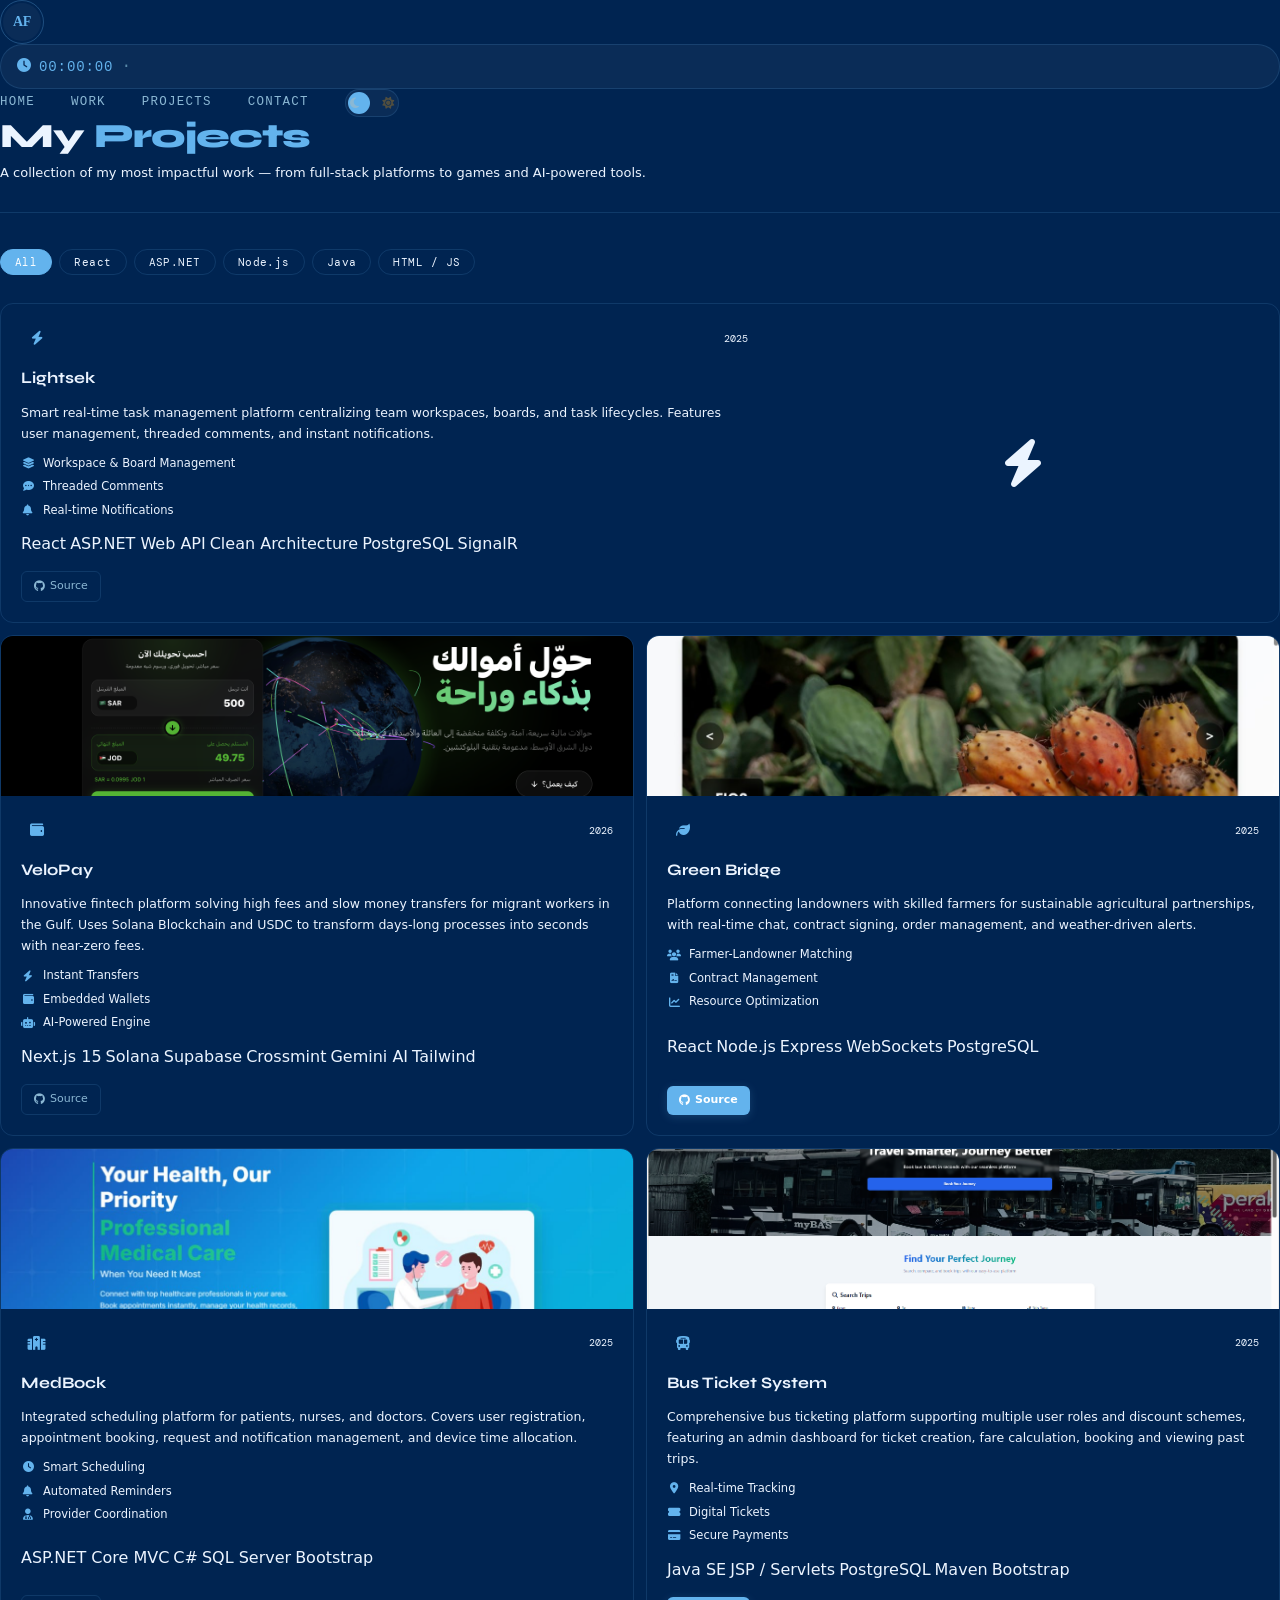
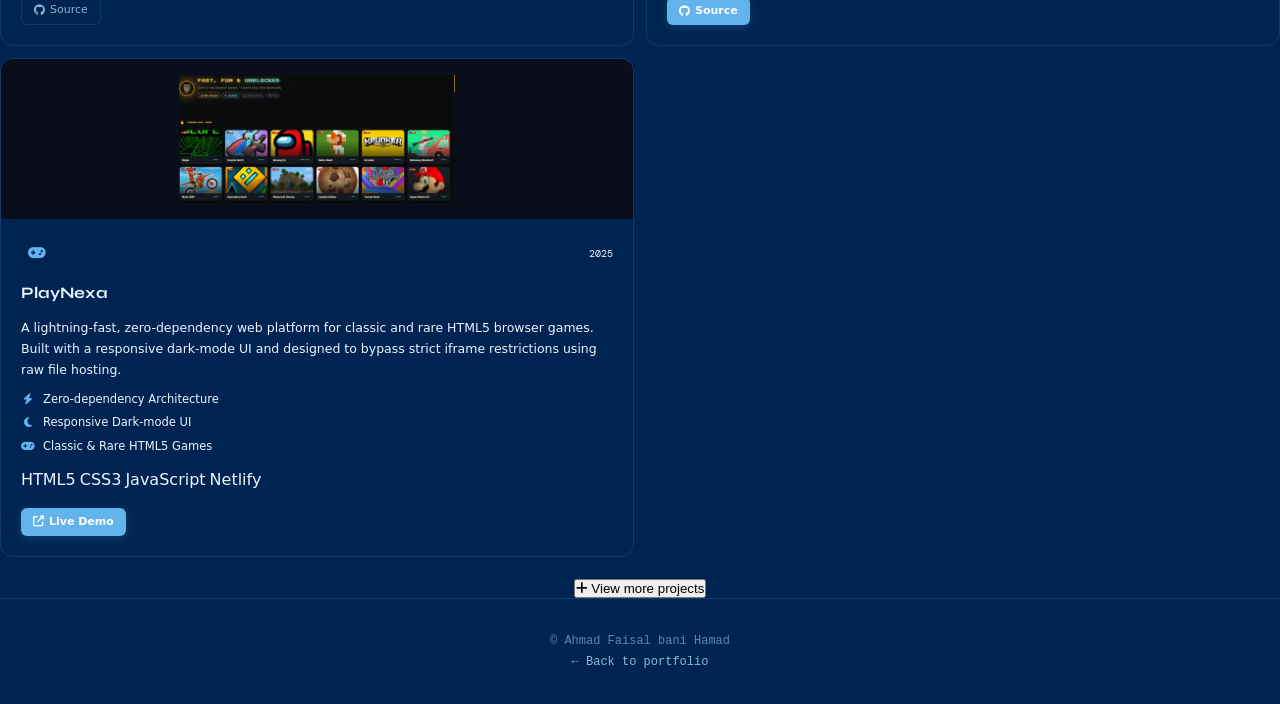
==== commit 06dc4546: "updates" ====
--- a/Projects.html
+++ b/Projects.html
@@ -275,6 +275,39 @@
           <img src="./assets/Projects/Lightsek.png" alt="Lightsek" class="pg-img"
                onerror="this.style.display='none';this.nextElementSibling.style.display='flex'">
           <div class="pg-placeholder" style="display:none"><i class="fas fa-bolt"></i></div>
+        </div>
+      </div>
+
+      <!-- VeloPay -->
+      <div class="pg-card" data-tags="react node">
+        <div class="pg-img-wrap">
+          <img src="./assets/Projects/VeloPay.png" alt="VeloPay" class="pg-img"
+               onerror="this.style.display='none';this.nextElementSibling.style.display='flex'">
+          <div class="pg-placeholder" style="display:none"><i class="fas fa-wallet"></i></div>
+        </div>
+        <div class="pg-body">
+          <div class="pg-top">
+            <div class="pg-icon"><i class="fas fa-wallet"></i></div>
+            <span class="pg-year">2026</span>
+          </div>
+          <div class="pg-title">VeloPay</div>
+          <p class="pg-desc">Innovative fintech platform solving high fees and slow money transfers for migrant workers in the Gulf. Uses Solana Blockchain and USDC to transform days-long processes into seconds with near-zero fees.</p>
+          <div class="pg-features">
+            <div class="pg-feat"><i class="fas fa-bolt"></i><span>Instant Transfers</span></div>
+            <div class="pg-feat"><i class="fas fa-wallet"></i><span>Embedded Wallets</span></div>
+            <div class="pg-feat"><i class="fas fa-robot"></i><span>AI-Powered Engine</span></div>
+          </div>
+          <div class="pg-stack">
+            <span class="tech-tag">Next.js 15</span>
+            <span class="tech-tag">Solana</span>
+            <span class="tech-tag">Supabase</span>
+            <span class="tech-tag">Crossmint</span>
+            <span class="tech-tag">Gemini AI</span>
+            <span class="tech-tag">Tailwind</span>
+          </div>
+          <div class="pg-actions">
+            <a href="#" class="bx out"><i class="fab fa-github"></i> Source</a>
+          </div>
         </div>
       </div>
 
--- a/css/hero.css
+++ b/css/hero.css
@@ -3,10 +3,10 @@
 ═══════════════════════════════════════ */
 
 #hero {
-  min-height: 100dvh;
-  display: flex;
-  align-items: center;
-  padding-top: 80px;
+  display: flex;
+  align-items: center;
+  padding-top: 120px;
+  padding-bottom: 60px;
   position: relative;
 }
 
@@ -292,34 +292,7 @@
   z-index: 1;
 }
 
-/* ── Scroll indicator ─────────────── */
-.hero-scroll {
-  position: absolute;
-  bottom: 32px;
-  left: 50%;
-  transform: translateX(-50%);
-  display: flex;
-  flex-direction: column;
-  align-items: center;
-  gap: 8px;
-  font-family: var(--font-mono);
-  font-size: 0.62rem;
-  letter-spacing: 0.14em;
-  text-transform: uppercase;
-  color: var(--text-dim);
-}
-
-.scroll-line {
-  width: 1px;
-  height: 40px;
-  background: linear-gradient(to bottom, var(--accent), transparent);
-  animation: scrollPulse 2s ease-in-out infinite;
-}
-
-@keyframes scrollPulse {
-  0%, 100% { opacity: 0.3; }
-  50%       { opacity: 1; }
-}
+
 
 /* ── Responsive ───────────────────── */
 @media (max-width: 768px) {
--- a/css/sections.css
+++ b/css/sections.css
@@ -308,45 +308,123 @@
   color: var(--text-muted);
 }
 
+.cert-container {
+  display: grid;
+  grid-template-columns: repeat(auto-fit, minmax(240px, 1fr));
+  gap: 16px;
+  margin-bottom: 54px;
+}
+
 .cert-banner {
   display: flex;
+  flex-direction: column;
+  align-items: flex-start;
+  gap: 16px;
+  border-radius: 12px;
+  padding: 20px;
+  transition: border-color .22s, transform .22s, box-shadow .22s;
+  cursor: default;
+  border: 1px solid transparent;
+  background: var(--bg-card);
+  height: 100%;
+}
+
+.cert-banner:hover {
+  transform: translateY(-2px);
+}
+
+.cert-logo {
+  flex-shrink: 0;
+  height: 52px;
+  display: flex;
   align-items: center;
-  gap: 16px;
-  padding: 16px 20px;
-  border: 1px solid var(--border);
-  border-radius: 12px;
-  background: var(--bg-card);
-  max-width: 500px;
-  margin: 40px auto 0;
-  transition: border-color var(--dur), transform var(--dur);
-}
-
-.cert-banner:hover {
-  border-color: var(--border-hover);
-  transform: translateY(-2px);
-}
-
-.cert-aws-i {
-  color: #ff9900;
-  font-size: 32px;
-  flex-shrink: 0;
-  display: flex;
-  align-items: center;
-  justify-content: center;
+}
+.cert-logo-nvidia { height: 42px; }
+
+.cert-logo svg {
+  display: block;
+  height: 100%;
+  width: auto;
 }
 
 .cert-body {
+  display: flex;
+  flex-direction: column;
   flex: 1;
+}
+
+.cert-name {
+  font-family: var(--font-display);
+  font-size: 15px;
+  font-weight: 700;
+  color: var(--text);
+  transition: color var(--dur);
+  line-height: 1.35;
+}
+
+.cert-sub {
+  font-size: 12.5px;
+  color: var(--text-muted);
+  margin-top: 6px;
 }
 
 .cert-badge {
   font-family: var(--font-mono);
-  font-size: 0.70rem;
-  padding: 4px 10px;
-  border: 1px solid var(--border);
-  border-radius: 100px;
-  color: var(--accent);
+  font-size: 10px;
+  color: rgba(255,255,255,.92);
+  background: rgba(255,255,255,.08);
+  border: 1px solid rgba(255,255,255,.16);
+  border-radius: 6px;
+  padding: 5px 12px;
   white-space: nowrap;
+  flex-shrink: 0;
+  margin-top: auto;
+}
+
+/* AWS */
+.cert-aws {
+  background: linear-gradient(135deg, rgba(245,158,11,.10), rgba(251,191,36,.03));
+  border-color: rgba(245,158,11,.28);
+}
+.cert-aws .cert-badge {
+  color: rgba(245,158,11,.90);
+  background: rgba(245,158,11,.08);
+  border-color: rgba(245,158,11,.22);
+}
+.cert-aws:hover {
+  border-color: rgba(245,158,11,.52);
+  box-shadow: 0 10px 24px rgba(245,158,11,.08);
+}
+.cert-aws-i { font-size: 38px; color: #ff9900; flex-shrink: 0; display: flex; align-items: center; justify-content: center; height: 52px; }
+
+/* NVIDIA */
+.cert-nvidia {
+  background: linear-gradient(135deg, rgba(118,185,0,.12), rgba(17,17,17,.03));
+  border-color: rgba(118,185,0,.26);
+}
+.cert-nvidia .cert-badge {
+  color: rgba(118,185,0,.95);
+  background: rgba(118,185,0,.10);
+  border-color: rgba(118,185,0,.22);
+}
+.cert-nvidia:hover {
+  border-color: rgba(118,185,0,.52);
+  box-shadow: 0 10px 24px rgba(118,185,0,.08);
+}
+
+/* CCE */
+.cert-cce {
+  background: linear-gradient(135deg, rgba(139,92,246,.12), rgba(139,92,246,.03));
+  border-color: rgba(139,92,246,.22);
+}
+.cert-cce .cert-badge {
+  color: rgba(139,92,246,.95);
+  background: rgba(139,92,246,.08);
+  border-color: rgba(139,92,246,.25);
+}
+.cert-cce:hover {
+  border-color: rgba(139,92,246,.52);
+  box-shadow: 0 10px 24px rgba(139,92,246,.12);
 }
 
 .cert-list {
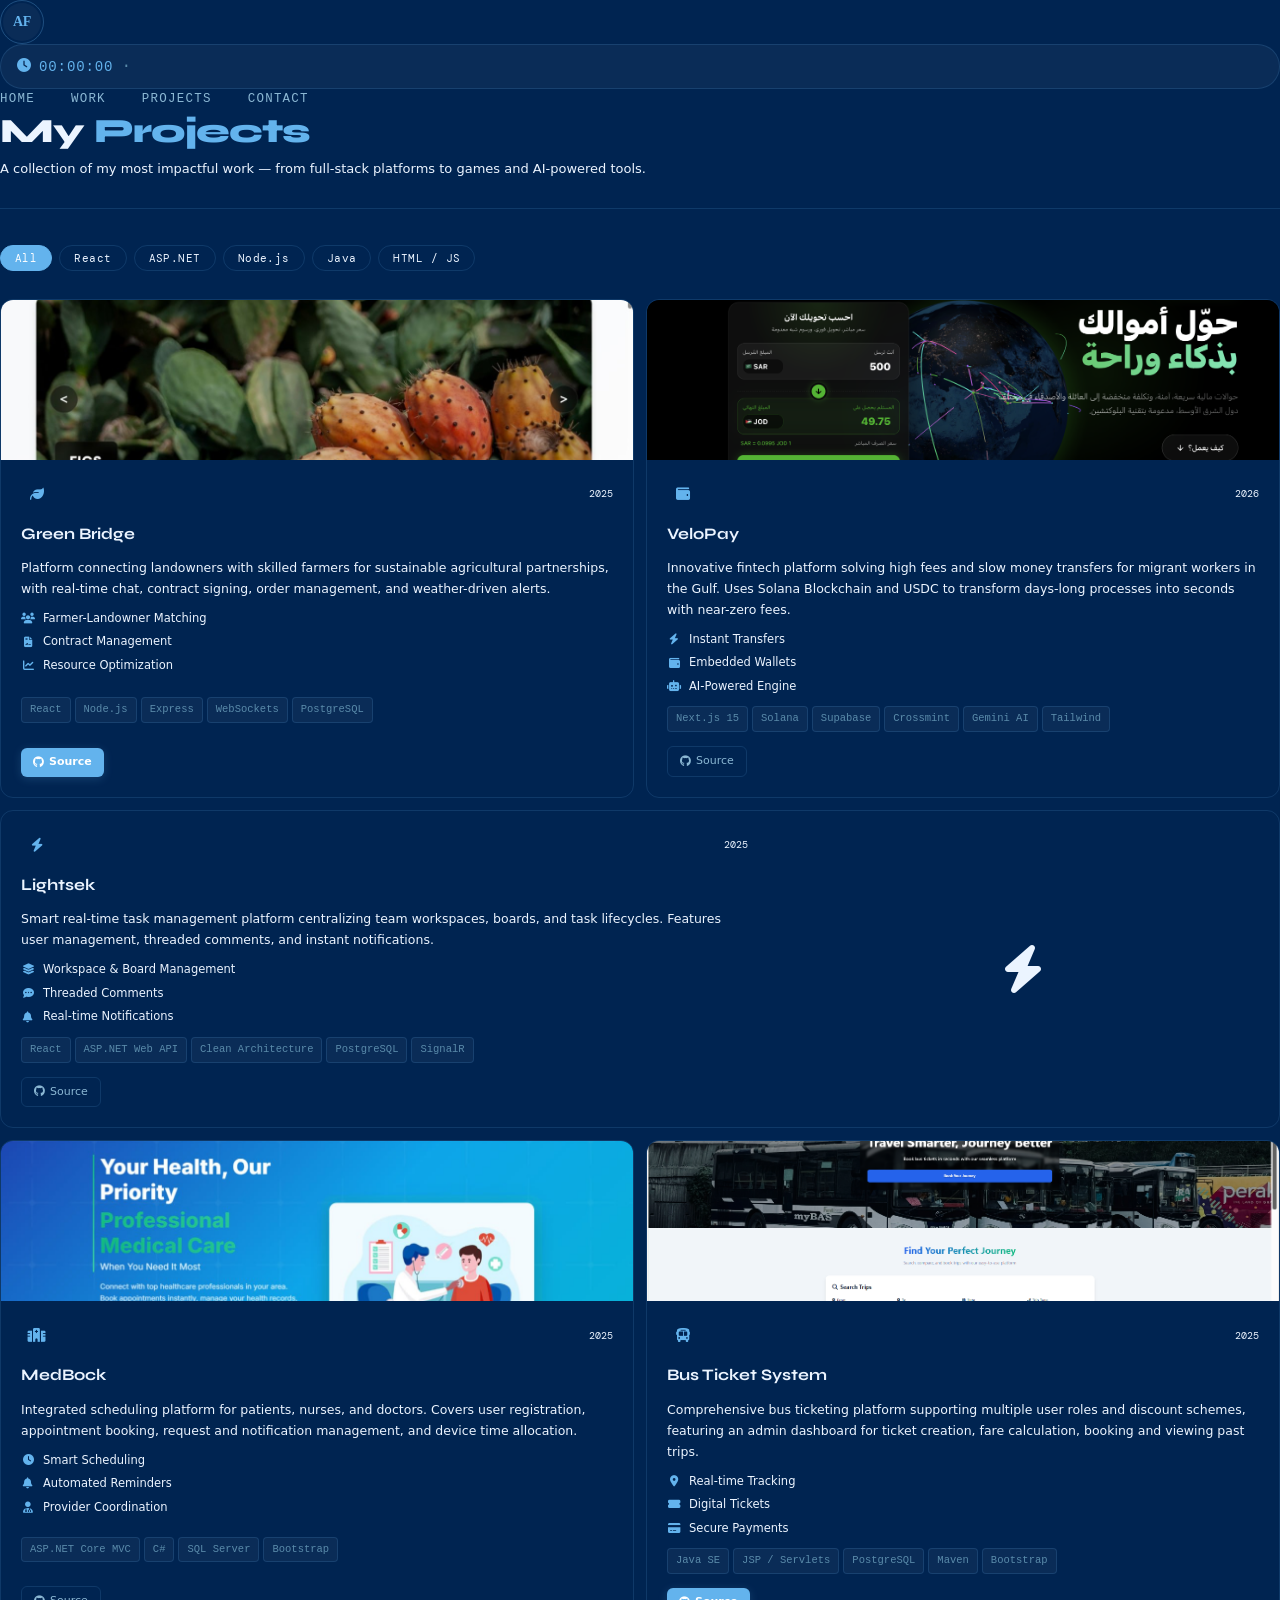
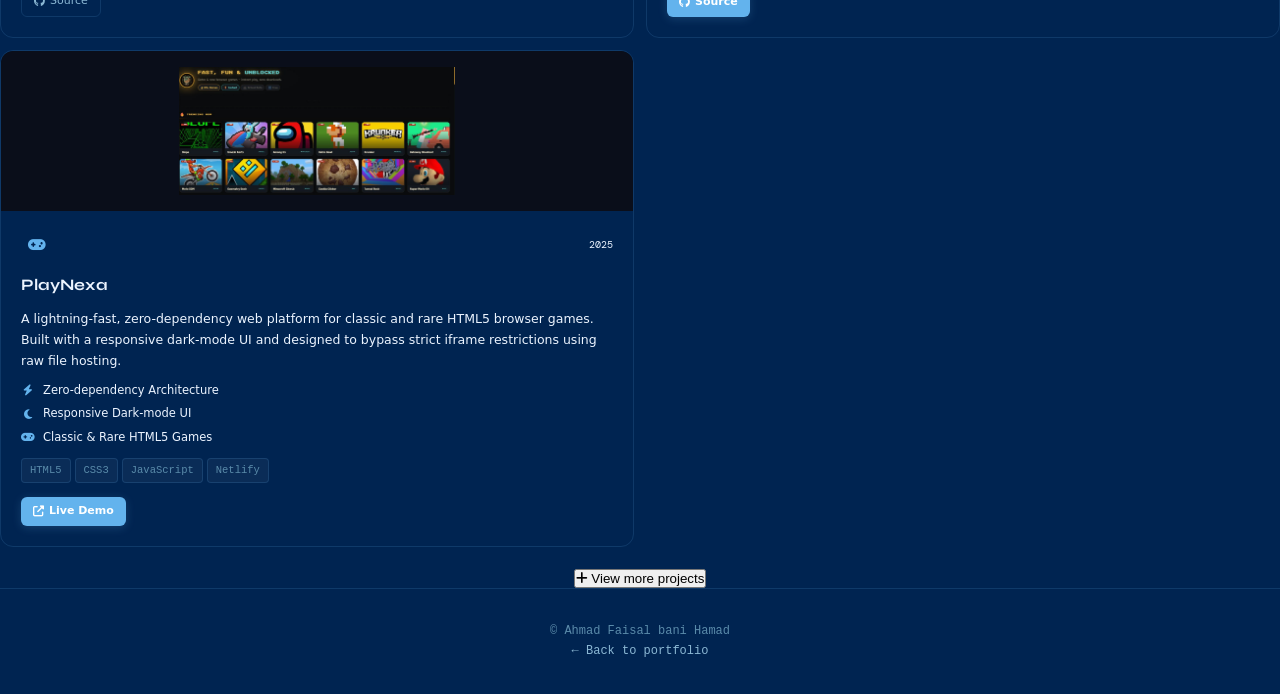
==== commit 831daff1: "updates" ====
--- a/Projects.html
+++ b/Projects.html
@@ -218,10 +218,6 @@
       <a href="index.html#experience">Work</a>
       <a href="index.html#projects">Projects</a>
       <a href="index.html#contact">Contact</a>
-      <button class="theme-pill" id="themeBtn" aria-label="Toggle theme">
-        <span class="pill-icon pill-moon"><i class="fas fa-moon"></i></span>
-        <span class="pill-icon pill-sun"><i class="fas fa-sun"></i></span>
-      </button>
     </div>
   </nav>
 
@@ -246,35 +242,37 @@
     <!-- ══ PROJECTS GRID ══ -->
     <div class="pg-grid fu" id="pg-grid">
 
-      <!-- ① Lightsek — featured -->
-      <div class="pg-card featured" data-tags="react aspnet">
-        <div class="pg-body">
-          <div class="pg-top">
-            <div class="pg-icon"><i class="fas fa-bolt"></i></div>
+      <!-- ② Green Bridge -->
+      <div class="pg-card" data-tags="react node">
+        <div class="pg-img-wrap">
+          <img src="./assets/Projects/GreenBridge.jpg" alt="Green Bridge" class="pg-img"
+               onerror="this.style.display='none';this.nextElementSibling.style.display='flex'">
+          <div class="pg-placeholder" style="display:none"><i class="fas fa-leaf"></i></div>
+        </div>
+        <div class="pg-body">
+          <div class="pg-top">
+            <div class="pg-icon"><i class="fas fa-leaf"></i></div>
             <span class="pg-year">2025</span>
           </div>
-          <div class="pg-title">Lightsek</div>
-          <p class="pg-desc">Smart real-time task management platform centralizing team workspaces, boards, and task lifecycles. Features user management, threaded comments, and instant notifications.</p>
-          <div class="pg-features">
-            <div class="pg-feat"><i class="fas fa-layer-group"></i><span>Workspace & Board Management</span></div>
-            <div class="pg-feat"><i class="fas fa-comment-dots"></i><span>Threaded Comments</span></div>
-            <div class="pg-feat"><i class="fas fa-bell"></i><span>Real-time Notifications</span></div>
+          <div class="pg-title">Green Bridge</div>
+          <p class="pg-desc">Platform connecting landowners with skilled farmers for sustainable agricultural partnerships, with real-time chat, contract signing, order management, and weather-driven alerts.</p>
+          <div class="pg-features">
+            <div class="pg-feat"><i class="fas fa-users"></i><span>Farmer-Landowner Matching</span></div>
+            <div class="pg-feat"><i class="fas fa-file-contract"></i><span>Contract Management</span></div>
+            <div class="pg-feat"><i class="fas fa-chart-line"></i><span>Resource Optimization</span></div>
           </div>
           <div class="pg-stack">
             <span class="tech-tag">React</span>
-            <span class="tech-tag">ASP.NET Web API</span>
-            <span class="tech-tag">Clean Architecture</span>
+            <span class="tech-tag">Node.js</span>
+            <span class="tech-tag">Express</span>
+            <span class="tech-tag">WebSockets</span>
             <span class="tech-tag">PostgreSQL</span>
-            <span class="tech-tag">SignalR</span>
-          </div>
-          <div class="pg-actions">
-            <a href="#" class="bx out"><i class="fab fa-github"></i> Source</a>
-          </div>
-        </div>
-        <div class="pg-img-wrap">
-          <img src="./assets/Projects/Lightsek.png" alt="Lightsek" class="pg-img"
-               onerror="this.style.display='none';this.nextElementSibling.style.display='flex'">
-          <div class="pg-placeholder" style="display:none"><i class="fas fa-bolt"></i></div>
+          </div>
+          <div class="pg-actions">
+            <a href="https://github.com/ahmadfa100/graduation-project-2" target="_blank" class="bx solid">
+              <i class="fab fa-github"></i> Source
+            </a>
+          </div>
         </div>
       </div>
 
@@ -311,37 +309,35 @@
         </div>
       </div>
 
-      <!-- ② Green Bridge -->
-      <div class="pg-card" data-tags="react node">
-        <div class="pg-img-wrap">
-          <img src="./assets/Projects/GreenBridge.jpg" alt="Green Bridge" class="pg-img"
-               onerror="this.style.display='none';this.nextElementSibling.style.display='flex'">
-          <div class="pg-placeholder" style="display:none"><i class="fas fa-leaf"></i></div>
-        </div>
-        <div class="pg-body">
-          <div class="pg-top">
-            <div class="pg-icon"><i class="fas fa-leaf"></i></div>
+      <!-- ① Lightsek — featured -->
+      <div class="pg-card featured" data-tags="react aspnet">
+        <div class="pg-body">
+          <div class="pg-top">
+            <div class="pg-icon"><i class="fas fa-bolt"></i></div>
             <span class="pg-year">2025</span>
           </div>
-          <div class="pg-title">Green Bridge</div>
-          <p class="pg-desc">Platform connecting landowners with skilled farmers for sustainable agricultural partnerships, with real-time chat, contract signing, order management, and weather-driven alerts.</p>
-          <div class="pg-features">
-            <div class="pg-feat"><i class="fas fa-users"></i><span>Farmer-Landowner Matching</span></div>
-            <div class="pg-feat"><i class="fas fa-file-contract"></i><span>Contract Management</span></div>
-            <div class="pg-feat"><i class="fas fa-chart-line"></i><span>Resource Optimization</span></div>
+          <div class="pg-title">Lightsek</div>
+          <p class="pg-desc">Smart real-time task management platform centralizing team workspaces, boards, and task lifecycles. Features user management, threaded comments, and instant notifications.</p>
+          <div class="pg-features">
+            <div class="pg-feat"><i class="fas fa-layer-group"></i><span>Workspace & Board Management</span></div>
+            <div class="pg-feat"><i class="fas fa-comment-dots"></i><span>Threaded Comments</span></div>
+            <div class="pg-feat"><i class="fas fa-bell"></i><span>Real-time Notifications</span></div>
           </div>
           <div class="pg-stack">
             <span class="tech-tag">React</span>
-            <span class="tech-tag">Node.js</span>
-            <span class="tech-tag">Express</span>
-            <span class="tech-tag">WebSockets</span>
+            <span class="tech-tag">ASP.NET Web API</span>
+            <span class="tech-tag">Clean Architecture</span>
             <span class="tech-tag">PostgreSQL</span>
-          </div>
-          <div class="pg-actions">
-            <a href="https://github.com/ahmadfa100/graduation-project-2" target="_blank" class="bx solid">
-              <i class="fab fa-github"></i> Source
-            </a>
-          </div>
+            <span class="tech-tag">SignalR</span>
+          </div>
+          <div class="pg-actions">
+            <a href="#" class="bx out"><i class="fab fa-github"></i> Source</a>
+          </div>
+        </div>
+        <div class="pg-img-wrap">
+          <img src="./assets/Projects/Lightsek.png" alt="Lightsek" class="pg-img"
+               onerror="this.style.display='none';this.nextElementSibling.style.display='flex'">
+          <div class="pg-placeholder" style="display:none"><i class="fas fa-bolt"></i></div>
         </div>
       </div>
 
--- a/css/sections.css
+++ b/css/sections.css
@@ -9,7 +9,7 @@
 
 #experience { background: transparent; }
 
-.timeline {
+.exp-list {
   display: flex;
   flex-direction: column;
   gap: 0;
@@ -17,40 +17,54 @@
   padding-left: 28px;
 }
 
-.timeline::before {
-  content: '';
-  position: absolute;
-  left: 0;
-  top: 8px;
-  bottom: 8px;
-  width: 1px;
-  background: linear-gradient(to bottom, var(--accent), transparent);
-}
-
-.timeline-item {
+.exp-item {
   position: relative;
   padding-bottom: 40px;
-}
-
-.timeline-item::before {
-  content: '';
+  display: flex;
+}
+
+.exp-line {
   position: absolute;
-  left: -33px;
-  top: 8px;
+  left: -28px;
+  top: 0;
+  bottom: 0;
+  width: 28px;
+  display: flex;
+  flex-direction: column;
+  align-items: center;
+}
+
+.exp-dot {
   width: 10px;
   height: 10px;
   border-radius: 50%;
   background: var(--bg);
   border: 2px solid var(--accent);
+  margin-top: 8px;
+  z-index: 2;
   transition: background var(--dur), box-shadow var(--dur);
 }
-
-.timeline-item:hover::before {
+.exp-item:hover .exp-dot {
   background: var(--accent);
   box-shadow: 0 0 12px rgba(99, 179, 237, 0.5);
 }
-
-.timeline-header {
+.exp-dot.latest {
+  background: var(--accent);
+  box-shadow: 0 0 8px rgba(99, 179, 237, 0.4);
+}
+
+.exp-connector {
+  flex: 1;
+  width: 1px;
+  background: linear-gradient(to bottom, var(--accent), transparent);
+  margin-top: 4px;
+}
+
+.exp-card {
+  flex: 1;
+}
+
+.exp-hd {
   display: flex;
   align-items: flex-start;
   justify-content: space-between;
@@ -59,22 +73,55 @@
   margin-bottom: 10px;
 }
 
-.timeline-role {
+.exp-title {
   font-family: var(--font-display);
   font-size: 1.3rem;
   font-weight: 600;
   color: var(--text);
-}
-
-.timeline-company {
+  margin-bottom: 4px;
+}
+
+.exp-company-link {
+  display: inline-flex;
+  align-items: center;
+  gap: 6px;
+  text-decoration: none;
+  background: rgba(255,255,255,.03);
+  border: 1px solid var(--border);
+  border-radius: 6px;
+  padding: 4px 10px 4px 6px;
+  transition: border-color var(--dur), background var(--dur);
+}
+.exp-company-link:hover {
+  border-color: var(--border-hover);
+  background: rgba(255,255,255,.06);
+}
+.exp-company-logo {
+  width: 18px;
+  height: 18px;
+  border-radius: 3px;
+  display: flex;
+  align-items: center;
+  justify-content: center;
+  overflow: hidden;
+}
+.exp-company-logo img {
+  width: 100%;
+  height: 100%;
+  object-fit: contain;
+}
+.exp-company-name {
   font-family: var(--font-mono);
   font-size: 0.78rem;
   color: var(--accent);
-  letter-spacing: 0.06em;
-  margin-top: 3px;
-}
-
-.timeline-date {
+  letter-spacing: 0.04em;
+}
+.exp-company-ext {
+  font-size: 0.65rem;
+  color: var(--text-muted);
+}
+
+.exp-date {
   font-family: var(--font-mono);
   font-size: 0.72rem;
   color: var(--text-dim);
@@ -85,30 +132,41 @@
   flex-shrink: 0;
 }
 
-.timeline-body {
+.exp-pts {
   font-size: 0.9rem;
   color: var(--text-muted);
   line-height: 1.75;
-}
-
-.timeline-body ul {
   list-style: none;
   display: flex;
   flex-direction: column;
   gap: 6px;
-}
-
-.timeline-body li {
+  margin-bottom: 14px;
+}
+.exp-pts li {
   padding-left: 16px;
   position: relative;
 }
-
-.timeline-body li::before {
+.exp-pts li::before {
   content: '—';
   position: absolute;
   left: 0;
   color: var(--accent);
   font-size: 0.7rem;
+}
+
+.tech-row {
+  display: flex;
+  flex-wrap: wrap;
+  gap: 6px;
+}
+.tech-tag {
+  font-family: var(--font-mono);
+  font-size: 10.5px;
+  padding: 3px 8px;
+  background: var(--bg-card);
+  border: 1px solid var(--border);
+  border-radius: 4px;
+  color: var(--text-dim);
 }
 
 /* ══════════════════
@@ -470,7 +528,36 @@
 }
 
 @media (max-width: 640px) {
-  .edu-grid { grid-template-columns: 1fr; }
+  .cert-container {
+    grid-template-columns: 1fr;
+  }
+  .cert-banner {
+    padding: 16px;
+    gap: 12px;
+    flex-direction: column;
+    align-items: center;
+    text-align: center;
+  }
+  .cert-logo {
+    width: 100%;
+    max-width: 180px;
+    height: auto;
+    aspect-ratio: 170 / 64;
+  }
+  .cert-logo-nvidia { max-width: 160px; }
+  .cert-body {
+    width: 100%;
+  }
+  .cert-name {
+    font-size: 14px;
+  }
+  .cert-sub {
+    font-size: 11px;
+  }
+  .cert-badge {
+    margin-top: 4px;
+    align-self: center;
+  }
 }
 
 /* ══════════════════
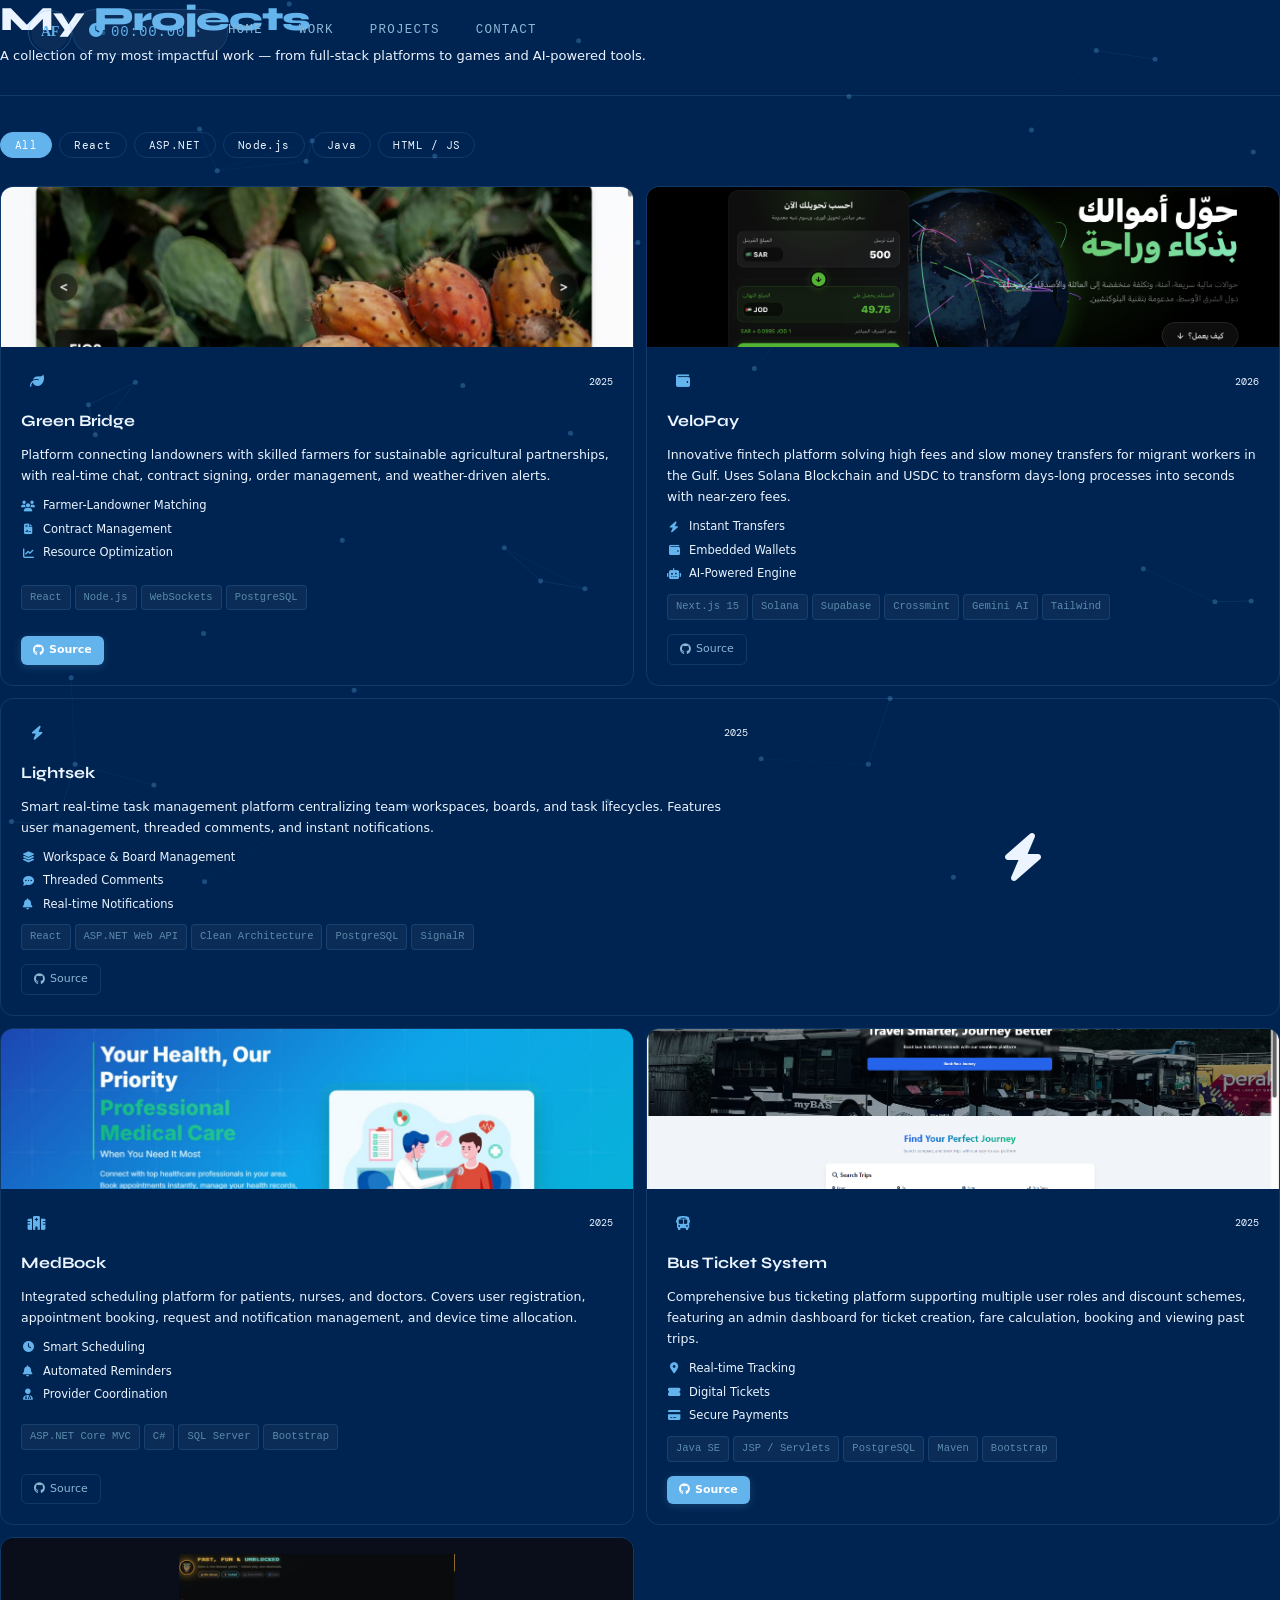
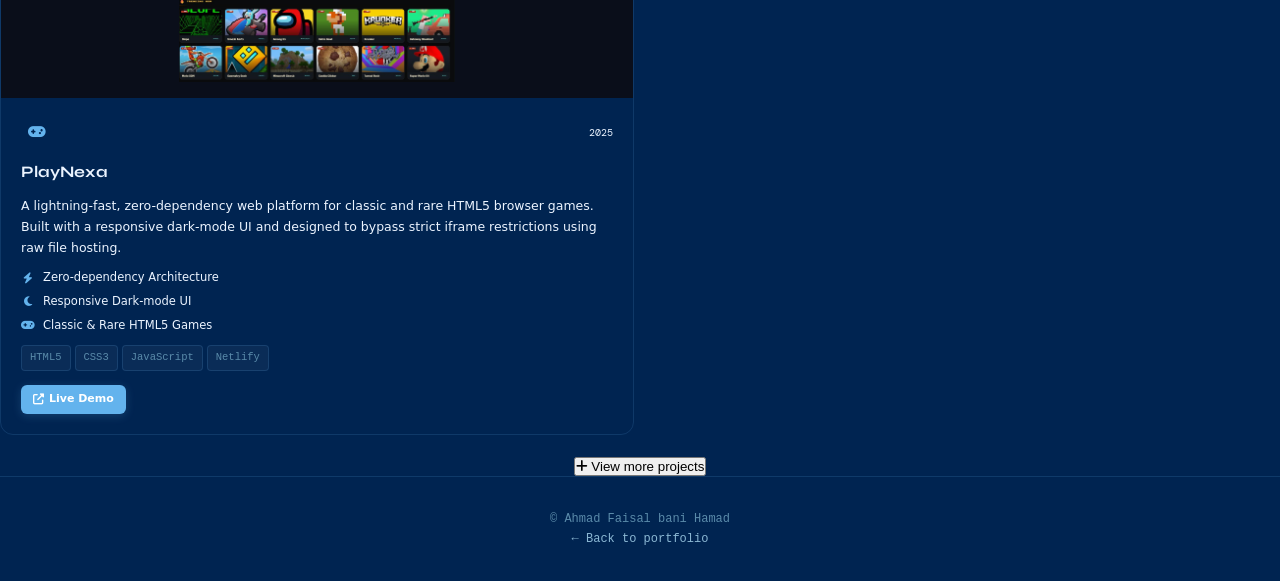
==== commit f07238af: "add a loader" ====
--- a/Projects.html
+++ b/Projects.html
@@ -16,8 +16,7 @@
   <link rel="stylesheet" href="css/nav.css" />
   <link rel="stylesheet" href="css/hero.css" />
   <link rel="stylesheet" href="css/sections.css" />
-
-  <script src="js/theme.js"></script>
+  <link rel="stylesheet" href="css/loader.css" />
 
   <style>
     /* ── Projects page extras ─────────────────────── */
@@ -195,10 +194,23 @@
 </head>
 
 <body>
+
+<!-- ══ PRELOADER ══ -->
+<div id="preloader">
+  <div class="loader-content">
+    <div class="loader-logo">
+      <div class="loader-ring"></div>
+      <div class="loader-initials">AF</div>
+    </div>
+    <div class="loader-bar">
+      <div class="loader-progress"></div>
+    </div>
+  </div>
+</div>
   <canvas id="network"></canvas>
 
   <!-- ══ NAV ══ -->
-  <nav>
+  <nav id="navbar">
     <a href="index.html" class="nav-brand-logo" aria-label="Ahmad Faisal — Home">
       <div class="nav-af-ring"></div>
       <div class="nav-af-inner">AF</div>
@@ -264,7 +276,6 @@
           <div class="pg-stack">
             <span class="tech-tag">React</span>
             <span class="tech-tag">Node.js</span>
-            <span class="tech-tag">Express</span>
             <span class="tech-tag">WebSockets</span>
             <span class="tech-tag">PostgreSQL</span>
           </div>
@@ -557,5 +568,8 @@
         : '<i class="fas fa-plus"></i> View more projects';
     });
   </script>
+  <script src="js/background.js" defer></script>
+  <script src="js/nav.js"        defer></script>
+  <script src="js/main.js"       defer></script>
 </body>
 </html>
--- a/css/loader.css
+++ b/css/loader.css
@@ -0,0 +1,92 @@
+/* ════════════════════════════════════
+   CREATIVE PRELOADER
+════════════════════════════════════ */
+
+#preloader {
+  position: fixed;
+  top: 0;
+  left: 0;
+  width: 100%;
+  height: 100%;
+  background: #050505; /* Deep dark background */
+  z-index: 9999;
+  display: flex;
+  align-items: center;
+  justify-content: center;
+  transition: opacity 0.8s cubic-bezier(0.77, 0, 0.175, 1), visibility 0.8s;
+}
+
+#preloader.loaded {
+  opacity: 0;
+  visibility: hidden;
+}
+
+.loader-content {
+  position: relative;
+  display: flex;
+  flex-direction: column;
+  align-items: center;
+  gap: 20px;
+}
+
+.loader-logo {
+  position: relative;
+  width: 80px;
+  height: 80px;
+  display: flex;
+  align-items: center;
+  justify-content: center;
+}
+
+.loader-ring {
+  position: absolute;
+  width: 100%;
+  height: 100%;
+  border: 2px solid rgba(255, 255, 255, 0.05);
+  border-top: 2px solid var(--accent); /* Uses your portfolio's accent color */
+  border-radius: 50%;
+  animation: spin 1.2s cubic-bezier(0.5, 0, 0.5, 1) infinite;
+}
+
+.loader-initials {
+  font-family: 'Outfit', sans-serif;
+  font-size: 24px;
+  font-weight: 700;
+  color: var(--text);
+  letter-spacing: 2px;
+  animation: pulse 2s ease-in-out infinite;
+}
+
+.loader-bar {
+  width: 120px;
+  height: 1px;
+  background: rgba(255, 255, 255, 0.1);
+  position: relative;
+  overflow: hidden;
+}
+
+.loader-progress {
+  position: absolute;
+  left: -100%;
+  width: 100%;
+  height: 100%;
+  background: var(--accent);
+  animation: loading-bar 2s cubic-bezier(0.23, 1, 0.32, 1) infinite;
+}
+
+/* Animations */
+@keyframes spin {
+  0% { transform: rotate(0deg); }
+  100% { transform: rotate(360deg); }
+}
+
+@keyframes pulse {
+  0%, 100% { opacity: 0.4; transform: scale(0.95); }
+  50% { opacity: 1; transform: scale(1.05); }
+}
+
+@keyframes loading-bar {
+  0% { left: -100%; }
+  50% { left: 0; }
+  100% { left: 100%; }
+}
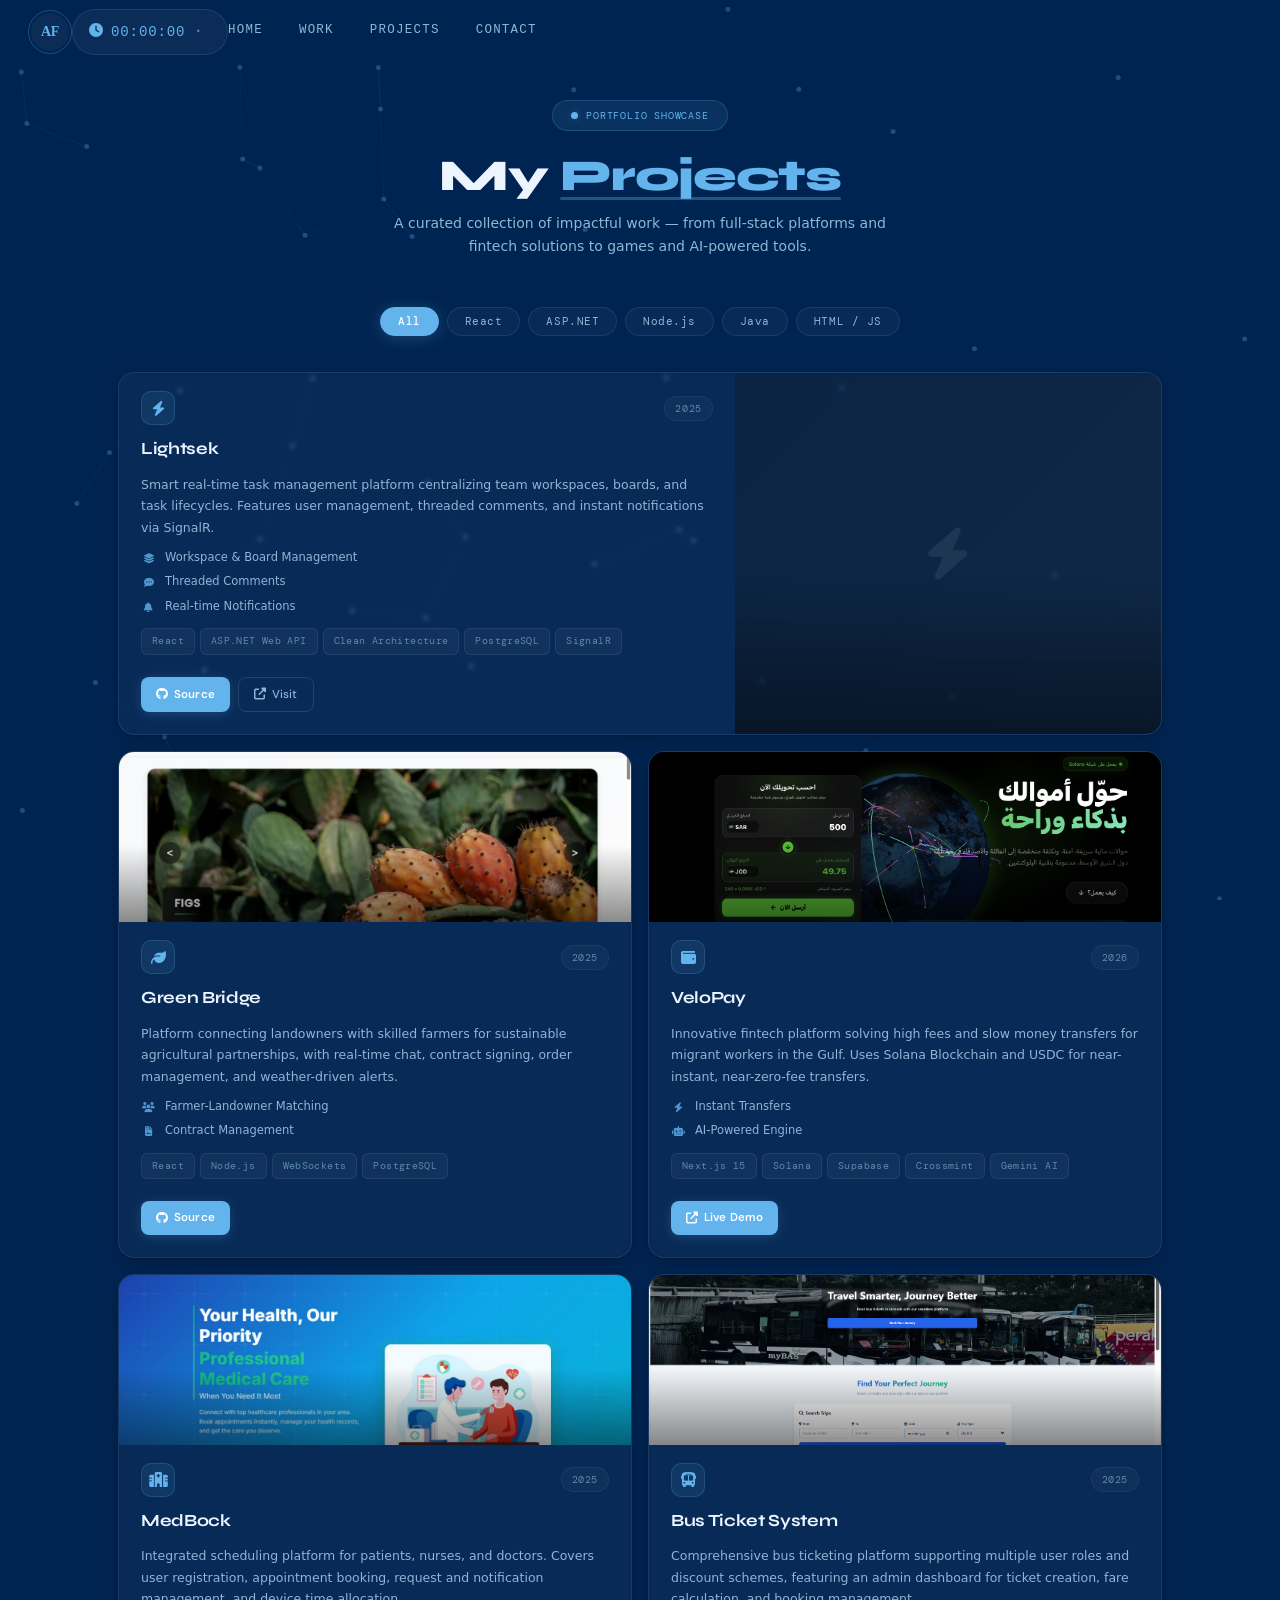
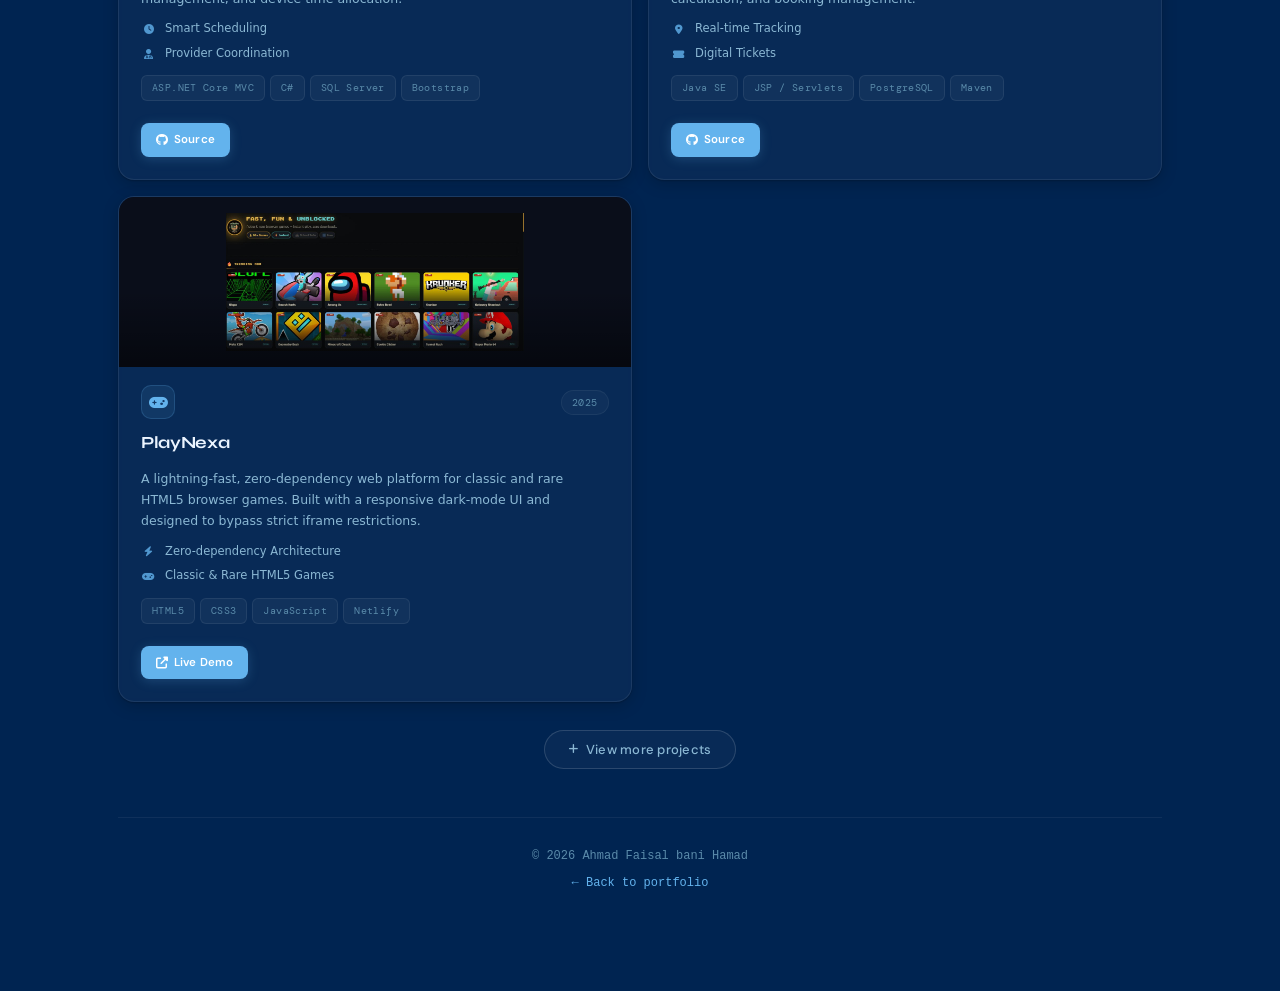
==== commit d75d9639: "updates" ====
--- a/Projects.html
+++ b/Projects.html
@@ -1,575 +1,1021 @@
 <!DOCTYPE html>
 <html lang="en" data-theme="dark">
 <head>
-  <meta charset="UTF-8">
-  <meta name="viewport" content="width=device-width, initial-scale=1.0">
-  <title>Projects — Ahmad Faisal</title>
-  <link rel="icon" href="./assets/Ahmad.png" type="image/png">
-
-  <link rel="preconnect" href="https://fonts.googleapis.com">
-  <link href="https://fonts.googleapis.com/css2?family=Syne:wght@400;600;700;800&family=DM+Mono:ital,wght@0,300;0,400;0,500;1,300&family=DM+Sans:ital,wght@0,300;0,400;0,500;1,300&display=swap" rel="stylesheet">
-  <link rel="stylesheet" href="https://cdnjs.cloudflare.com/ajax/libs/font-awesome/6.5.0/css/all.min.css">
-
-  <!-- CSS: loaded in dependency order -->
-  <link rel="stylesheet" href="css/variables.css" />
-  <link rel="stylesheet" href="css/base.css" />
-  <link rel="stylesheet" href="css/nav.css" />
-  <link rel="stylesheet" href="css/hero.css" />
-  <link rel="stylesheet" href="css/sections.css" />
-  <link rel="stylesheet" href="css/loader.css" />
-
-  <style>
-    /* ── Projects page extras ─────────────────────── */
-
-    /* Page header */
-    .pg-header {
-      margin-bottom: 36px;
-      padding-bottom: 28px;
-      border-bottom: 1px solid var(--border);
-      transition: border-color var(--tt);
-    }
-    .pg-header h1 {
-      font-family: 'Syne', sans-serif;
-      font-weight: 800;
-      font-size: clamp(22px, 4vw, 34px);
-      letter-spacing: -.03em;
-      color: var(--text);
-      margin-bottom: 6px;
-      transition: color var(--tt);
-    }
-    .pg-header h1 em { color: var(--accent); font-style: normal; }
-    .pg-header p { font-size: 13px; color: var(--text2); transition: color var(--tt); }
-
-    /* Filter pills */
-    .filter-row { display: flex; gap: 7px; flex-wrap: wrap; margin-bottom: 28px; }
-    .filter-btn {
-      font-family: 'DM Mono', monospace;
-      font-size: 11px;
-      padding: 5px 14px;
-      border-radius: 99px;
-      border: 1px solid var(--border);
-      background: var(--card);
-      color: var(--muted);
-      cursor: pointer;
-      transition: background .18s, border-color .18s, color .18s;
-      letter-spacing: .04em;
-    }
-    .filter-btn:hover { color: var(--text); border-color: var(--border-h); background: var(--glow); }
-    .filter-btn.active { background: var(--accent); border-color: var(--accent); color: #fff; }
-
-    /* Project grid — 2 cols, full-width featured */
-    .pg-grid {
-      display: grid;
-      grid-template-columns: 1fr 1fr;
-      gap: 12px;
-    }
-
-    /* Each card */
-    .pg-card {
-      background: var(--card);
-      border: 1px solid var(--border);
-      border-radius: 13px;
-      overflow: hidden;
-      display: flex;
-      flex-direction: column;
-      position: relative;
-      transition: border-color .22s, transform .22s, box-shadow .22s, background var(--tt);
-    }
-    .pg-card::before {
-      content: '';
-      position: absolute; top: 0; left: 0; right: 0; height: 2px;
-      background: linear-gradient(90deg, var(--accent), var(--accent2));
-      opacity: 0; transition: opacity .22s;
-    }
-    .pg-card:hover { border-color: var(--border-h); transform: translateY(-4px); box-shadow: 0 18px 52px rgba(0,0,0,.30); }
-    .pg-card:hover::before { opacity: 1; }
-
-    /* Hidden extra projects */
-    .pg-card.extra { display: none; }
-    .pg-card.extra.visible { display: flex; }
-
-    /* Featured card spans full width */
-    .pg-card.featured { grid-column: span 2; display: grid; grid-template-columns: 1.2fr .8fr; }
-    .pg-card.featured .pg-img-wrap { height: 100%; }
-    .pg-card.featured .pg-img { height: 100%; }
-
-    /* Image area */
-    .pg-img-wrap { overflow: hidden; flex-shrink: 0; }
-    .pg-img {
-      width: 100%; height: 160px;
-      object-fit: cover; display: block;
-      background: var(--card);
-      transition: transform .45s ease;
-    }
-    .pg-card:hover .pg-img { transform: scale(1.05); }
-
-    .pg-placeholder {
-      width: 100%; height: 160px;
-      background: linear-gradient(135deg, var(--bg), var(--card));
-      display: flex; align-items: center; justify-content: center;
-      font-size: 48px; color: var(--border-h);
-    }
-    .pg-card.featured .pg-placeholder { height: 100%; }
-
-    /* Body */
-    .pg-body { padding: 18px 20px 20px; display: flex; flex-direction: column; gap: 10px; flex: 1; }
-
-    .pg-top { display: flex; align-items: center; justify-content: space-between; gap: 8px; }
-
-    .pg-icon {
-      width: 32px; height: 32px;
-      background: var(--glow);
-      border: 1px solid var(--border-h);
-      border-radius: 8px;
-      display: flex; align-items: center; justify-content: center;
-      font-size: 14px; color: var(--accent);
-      flex-shrink: 0;
-    }
-
-    .pg-year {
-      font-family: 'DM Mono', monospace;
-      font-size: 10px; color: var(--muted);
-    }
-
-    /* Company badge with logo */
-    .pg-company {
-      display: inline-flex;
-      align-items: center;
-      gap: 6px;
-      background: var(--glow);
-      border: 1px solid var(--border);
-      border-radius: 6px;
-      padding: 3px 9px 3px 5px;
-      text-decoration: none;
-      transition: border-color .18s, background .18s;
-    }
-    .pg-company:hover { border-color: var(--border-h); background: rgba(99,179,237,.12); }
-    .pg-company img {
-      width: 16px; height: 16px;
-      border-radius: 3px;
-      object-fit: contain;
-    }
-    .pg-company-name {
-      font-family: 'DM Mono', monospace;
-      font-size: 10px;
-      color: var(--muted);
-      white-space: nowrap;
-    }
-
-    .pg-title {
-      font-family: 'Syne', sans-serif;
-      font-size: 16px; font-weight: 700;
-      color: var(--text);
-      transition: color var(--tt);
-    }
-    .pg-desc { font-size: 12.5px; color: var(--text2); line-height: 1.68; }
-
-    .pg-features {
-      display: flex; flex-direction: column; gap: 4px;
-    }
-    .pg-feat {
-      display: flex; align-items: center; gap: 8px;
-      font-size: 11.5px; color: var(--text2);
-    }
-    .pg-feat i {
-      font-size: 11px; color: var(--accent);
-      width: 14px; text-align: center;
-    }
-
-    .pg-stack { display: flex; flex-wrap: wrap; gap: 4px; }
-
-    .pg-actions { display: flex; gap: 8px; margin-top: auto; padding-top: 4px; }
-
-    /* Show More button */
-    .show-more-wrap { display: flex; justify-content: center; margin-top: 22px; }
-
-    /* ── Responsive ── */
-    @media (max-width: 600px) {
-      .pg-grid { grid-template-columns: 1fr; }
-      .pg-card.featured { grid-column: span 1; display: flex; flex-direction: column; }
-      .pg-card.featured .pg-img-wrap { height: auto; }
-      .pg-card.featured .pg-img { height: 160px; }
-    }
-  </style>
+    <meta charset="UTF-8">
+    <meta name="viewport" content="width=device-width, initial-scale=1.0">
+    <title>Projects — Ahmad Faisal</title>
+    <link rel="icon" href="./assets/Ahmad.png" type="image/png">
+
+    <link rel="preconnect" href="https://fonts.googleapis.com">
+    <link href="https://fonts.googleapis.com/css2?family=Syne:wght@400;600;700;800&family=DM+Mono:ital,wght@0,300;0,400;0,500;1,300&family=DM+Sans:ital,wght@0,300;0,400;0,500;1,300&display=swap" rel="stylesheet">
+    <link rel="stylesheet" href="https://cdnjs.cloudflare.com/ajax/libs/font-awesome/6.5.0/css/all.min.css">
+
+    <!-- CSS: loaded in dependency order -->
+    <link rel="stylesheet" href="css/variables.css" />
+    <link rel="stylesheet" href="css/base.css" />
+    <link rel="stylesheet" href="css/nav.css" />
+    <link rel="stylesheet" href="css/hero.css" />
+    <link rel="stylesheet" href="css/sections.css" />
+    <link rel="stylesheet" href="css/loader.css" />
+
+    <style>
+        :root {
+            --tt: 0.28s ease;
+            --card-radius: 16px;
+            --accent-glow: rgba(99, 179, 237, 0.25);
+            --accent-soft: rgba(99, 179, 237, 0.10);
+            --surface-elevated: rgba(255, 255, 255, 0.03);
+            --surface-hover: rgba(255, 255, 255, 0.06);
+            --glass-border: rgba(255, 255, 255, 0.08);
+            --glass-border-hover: rgba(255, 255, 255, 0.16);
+            --shadow-card: 0 1px 2px rgba(0, 0, 0, 0.20), 0 4px 16px rgba(0, 0, 0, 0.18);
+            --shadow-card-hover: 0 2px 4px rgba(0, 0, 0, 0.30), 0 12px 40px rgba(0, 0, 0, 0.35), 0 0 0 1px rgba(99, 179, 237, 0.10);
+            --shadow-glow: 0 0 30px rgba(99, 179, 237, 0.18), 0 0 80px rgba(99, 179, 237, 0.06);
+        }
+
+        /* ── Page wrapper ─────────────────────── */
+        .page {
+            max-width: 1100px;
+            margin: 0 auto;
+            padding: 100px 28px 60px;
+            position: relative;
+            z-index: 2;
+        }
+
+        /* ── Hero header ─────────────────────── */
+        .pg-hero {
+            text-align: center;
+            margin-bottom: 48px;
+            position: relative;
+        }
+        .pg-hero-badge {
+            display: inline-flex;
+            align-items: center;
+            gap: 8px;
+            background: var(--accent-soft);
+            border: 1px solid rgba(99, 179, 237, 0.20);
+            border-radius: 99px;
+            padding: 6px 18px;
+            font-family: 'DM Mono', monospace;
+            font-size: 10px;
+            letter-spacing: 0.08em;
+            color: var(--accent);
+            margin-bottom: 20px;
+            text-transform: uppercase;
+            animation: fadeInDown 0.6s ease both;
+        }
+        .pg-hero-badge .dot {
+            width: 7px;
+            height: 7px;
+            border-radius: 50%;
+            background: var(--accent);
+            animation: pulse-dot 2s ease infinite;
+            box-shadow: 0 0 8px var(--accent-glow);
+        }
+        @keyframes pulse-dot {
+            0%,
+            100% {
+                box-shadow: 0 0 4px var(--accent-glow);
+            }
+            50% {
+                box-shadow: 0 0 16px var(--accent-glow), 0 0 28px rgba(99, 179, 237, 0.35);
+            }
+        }
+        @keyframes fadeInDown {
+            from {
+                opacity: 0;
+                transform: translateY(-16px);
+            }
+            to {
+                opacity: 1;
+                transform: translateY(0);
+            }
+        }
+        @keyframes fadeInUp {
+            from {
+                opacity: 0;
+                transform: translateY(20px);
+            }
+            to {
+                opacity: 1;
+                transform: translateY(0);
+            }
+        }
+        .pg-hero h1 {
+            font-family: 'Syne', sans-serif;
+            font-weight: 800;
+            font-size: clamp(28px, 5vw, 44px);
+            letter-spacing: -0.03em;
+            color: var(--text);
+            margin-bottom: 10px;
+            line-height: 1.15;
+            animation: fadeInDown 0.6s ease 0.05s both;
+        }
+        .pg-hero h1 em {
+            color: var(--accent);
+            font-style: normal;
+            position: relative;
+            display: inline-block;
+        }
+        .pg-hero h1 em::after {
+            content: '';
+            position: absolute;
+            bottom: 2px;
+            left: 0;
+            right: 0;
+            height: 3px;
+            background: var(--accent);
+            border-radius: 2px;
+            opacity: 0.35;
+        }
+        .pg-hero p {
+            font-size: 14px;
+            color: var(--text-muted);
+            max-width: 520px;
+            margin: 0 auto;
+            line-height: 1.7;
+            animation: fadeInDown 0.6s ease 0.1s both;
+        }
+
+        /* ── Filter row ─────────────────────── */
+        .filter-row {
+            display: flex;
+            gap: 8px;
+            flex-wrap: wrap;
+            justify-content: center;
+            margin-bottom: 36px;
+            animation: fadeInUp 0.55s ease 0.18s both;
+        }
+        .filter-btn {
+            font-family: 'DM Mono', monospace;
+            font-size: 10.5px;
+            padding: 7px 17px;
+            border-radius: 99px;
+            border: 1px solid var(--glass-border);
+            background: var(--surface-elevated);
+            color: var(--text-muted);
+            cursor: pointer;
+            transition: all 0.22s ease;
+            letter-spacing: 0.05em;
+            backdrop-filter: blur(6px);
+            -webkit-backdrop-filter: blur(6px);
+            position: relative;
+            overflow: hidden;
+        }
+        .filter-btn::before {
+            content: '';
+            position: absolute;
+            inset: 0;
+            border-radius: inherit;
+            background: var(--accent);
+            opacity: 0;
+            transition: opacity 0.22s ease;
+            z-index: 0;
+        }
+        .filter-btn:hover {
+            color: #fff;
+            border-color: rgba(99, 179, 237, 0.45);
+            background: rgba(99, 179, 237, 0.12);
+            box-shadow: 0 0 20px rgba(99, 179, 237, 0.10);
+        }
+        .filter-btn.active {
+            background: var(--accent);
+            border-color: var(--accent);
+            color: #fff;
+            font-weight: 500;
+            box-shadow: 0 2px 16px var(--accent-glow);
+        }
+        .filter-btn.active::before {
+            opacity: 1;
+        }
+        .filter-btn span {
+            position: relative;
+            z-index: 1;
+        }
+
+        /* ── Grid ─────────────────────── */
+        .pg-grid {
+            display: grid;
+            grid-template-columns: 1fr 1fr;
+            gap: 16px;
+        }
+
+        /* ── Card ─────────────────────── */
+        .pg-card {
+            background: var(--surface-elevated);
+            border: 1px solid var(--glass-border);
+            border-radius: var(--card-radius);
+            overflow: hidden;
+            display: flex;
+            flex-direction: column;
+            position: relative;
+            transition: all 0.35s cubic-bezier(0.22, 0.61, 0.36, 1);
+            box-shadow: var(--shadow-card);
+            backdrop-filter: blur(2px);
+            -webkit-backdrop-filter: blur(2px);
+            animation: fadeInUp 0.55s ease both;
+        }
+        .pg-card:nth-child(1) {
+            animation-delay: 0.22s;
+        }
+        .pg-card:nth-child(2) {
+            animation-delay: 0.26s;
+        }
+        .pg-card:nth-child(3) {
+            animation-delay: 0.30s;
+        }
+        .pg-card:nth-child(4) {
+            animation-delay: 0.34s;
+        }
+        .pg-card:nth-child(5) {
+            animation-delay: 0.38s;
+        }
+        .pg-card:nth-child(6) {
+            animation-delay: 0.42s;
+        }
+        .pg-card:nth-child(7) {
+            animation-delay: 0.46s;
+        }
+
+        .pg-card::after {
+            content: '';
+            position: absolute;
+            top: 0;
+            left: 0;
+            right: 0;
+            height: 1.5px;
+            background: linear-gradient(90deg, transparent, var(--accent), var(--accent2), transparent);
+            opacity: 0;
+            transition: opacity 0.35s ease;
+            z-index: 2;
+            border-radius: 0 0 2px 2px;
+        }
+        .pg-card:hover {
+            border-color: var(--glass-border-hover);
+            transform: translateY(-6px);
+            box-shadow: var(--shadow-card-hover);
+            background: var(--surface-hover);
+        }
+        .pg-card:hover::after {
+            opacity: 1;
+        }
+
+        /* Featured card */
+        .pg-card.featured {
+            grid-column: span 2;
+            display: grid;
+            grid-template-columns: 1.3fr 0.9fr;
+            border-color: rgba(99, 179, 237, 0.15);
+        }
+        .pg-card.featured:hover {
+            border-color: rgba(99, 179, 237, 0.35);
+            box-shadow: var(--shadow-card-hover), var(--shadow-glow);
+        }
+        .pg-card.featured .pg-img-wrap {
+            height: 100%;
+            min-height: 240px;
+        }
+        .pg-card.featured .pg-img {
+            height: 100%;
+        }
+
+        /* Hidden extras */
+        .pg-card.extra {
+            display: none;
+        }
+        .pg-card.extra.visible {
+            display: flex;
+            animation: fadeInUp 0.5s ease both;
+        }
+        .pg-card.extra.visible:nth-child(6) {
+            animation-delay: 0.05s;
+        }
+        .pg-card.extra.visible:nth-child(7) {
+            animation-delay: 0.1s;
+        }
+
+        /* Image area */
+        .pg-img-wrap {
+            overflow: hidden;
+            flex-shrink: 0;
+            position: relative;
+            background: rgba(0, 0, 0, 0.25);
+        }
+        .pg-img {
+            width: 100%;
+            height: 170px;
+            object-fit: cover;
+            display: block;
+            transition: transform 0.55s cubic-bezier(0.22, 0.61, 0.36, 1);
+            background: var(--card);
+        }
+        .pg-card:hover .pg-img {
+            transform: scale(1.06);
+        }
+        .pg-placeholder {
+            width: 100%;
+            height: 170px;
+            background: linear-gradient(135deg, rgba(255, 255, 255, 0.02), rgba(255, 255, 255, 0.04));
+            display: flex;
+            align-items: center;
+            justify-content: center;
+            font-size: 52px;
+            color: rgba(255, 255, 255, 0.08);
+            transition: color 0.3s ease;
+        }
+        .pg-card:hover .pg-placeholder {
+            color: rgba(99, 179, 237, 0.20);
+        }
+        .pg-card.featured .pg-placeholder {
+            height: 100%;
+            min-height: 240px;
+        }
+
+        /* Image overlay gradient */
+        .pg-img-overlay {
+            position: absolute;
+            inset: 0;
+            background: linear-gradient(180deg, transparent 55%, rgba(0, 0, 0, 0.45) 100%);
+            pointer-events: none;
+            z-index: 1;
+        }
+
+        /* Body */
+        .pg-body {
+            padding: 18px 22px 22px;
+            display: flex;
+            flex-direction: column;
+            gap: 10px;
+            flex: 1;
+            position: relative;
+            z-index: 1;
+        }
+
+        .pg-top {
+            display: flex;
+            align-items: center;
+            justify-content: space-between;
+            gap: 10px;
+        }
+        .pg-icon {
+            width: 34px;
+            height: 34px;
+            background: rgba(99, 179, 237, 0.10);
+            border: 1px solid rgba(99, 179, 237, 0.20);
+            border-radius: 10px;
+            display: flex;
+            align-items: center;
+            justify-content: center;
+            font-size: 15px;
+            color: var(--accent);
+            flex-shrink: 0;
+            transition: all 0.3s ease;
+        }
+        .pg-card:hover .pg-icon {
+            box-shadow: 0 0 18px rgba(99, 179, 237, 0.18);
+            border-color: rgba(99, 179, 237, 0.40);
+        }
+        .pg-year {
+            font-family: 'DM Mono', monospace;
+            font-size: 10px;
+            color: var(--text-dim);
+            letter-spacing: 0.06em;
+            background: rgba(255, 255, 255, 0.03);
+            padding: 3px 10px;
+            border-radius: 99px;
+            border: 1px solid rgba(255, 255, 255, 0.05);
+        }
+
+        .pg-title {
+            font-family: 'Syne', sans-serif;
+            font-size: 17px;
+            font-weight: 700;
+            color: var(--text);
+            transition: color 0.25s ease;
+            letter-spacing: -0.02em;
+        }
+        .pg-card:hover .pg-title {
+            color: #fff;
+        }
+        .pg-desc {
+            font-size: 12.5px;
+            color: var(--text-muted);
+            line-height: 1.7;
+            display: -webkit-box;
+            -webkit-line-clamp: 3;
+            -webkit-box-orient: vertical;
+            overflow: hidden;
+        }
+        .pg-card.featured .pg-desc {
+            -webkit-line-clamp: 4;
+        }
+
+        .pg-features {
+            display: flex;
+            flex-direction: column;
+            gap: 5px;
+        }
+        .pg-feat {
+            display: flex;
+            align-items: center;
+            gap: 9px;
+            font-size: 11.5px;
+            color: var(--text-muted);
+            transition: color 0.2s ease;
+        }
+        .pg-feat i {
+            font-size: 10px;
+            color: var(--accent);
+            width: 15px;
+            text-align: center;
+            opacity: 0.8;
+            transition: opacity 0.2s ease;
+        }
+        .pg-card:hover .pg-feat i {
+            opacity: 1;
+        }
+
+        /* ── Tech stack chips ─────────────────────── */
+        .pg-stack {
+            display: flex;
+            flex-wrap: wrap;
+            gap: 5px;
+            margin-top: auto;
+            padding-top: 2px;
+        }
+        .tech-tag {
+            display: inline-block;
+            font-family: 'DM Mono', monospace;
+            font-size: 9.5px;
+            letter-spacing: 0.04em;
+            padding: 4px 10px;
+            border-radius: 6px;
+            background: rgba(255, 255, 255, 0.04);
+            border: 1px solid rgba(255, 255, 255, 0.07);
+            color: var(--text-dim);
+            transition: all 0.22s ease;
+            white-space: nowrap;
+        }
+        .pg-card:hover .tech-tag {
+            background: rgba(255, 255, 255, 0.07);
+            border-color: rgba(255, 255, 255, 0.14);
+            color: var(--text-muted);
+        }
+
+        /* ── Action buttons ─────────────────────── */
+        .pg-actions {
+            display: flex;
+            gap: 8px;
+            margin-top: 6px;
+            padding-top: 6px;
+            flex-wrap: wrap;
+        }
+        .bx {
+            display: inline-flex;
+            align-items: center;
+            gap: 6px;
+            padding: 7px 15px;
+            border-radius: 8px;
+            font-size: 11.5px;
+            font-weight: 500;
+            text-decoration: none;
+            border: none;
+            cursor: pointer;
+            transition: all 0.22s ease;
+            font-family: 'DM Sans', sans-serif;
+            letter-spacing: 0.01em;
+        }
+        .bx.out {
+            background: transparent;
+            color: var(--text-muted);
+            border: 1px solid rgba(255, 255, 255, 0.12);
+        }
+        .bx.out:hover {
+            color: #fff;
+            border-color: rgba(255, 255, 255, 0.30);
+            background: rgba(255, 255, 255, 0.04);
+            transform: translateY(-2px);
+            box-shadow: 0 4px 14px rgba(0, 0, 0, 0.25);
+        }
+        .bx.solid {
+            background: var(--accent);
+            color: #fff;
+            font-weight: 600;
+            box-shadow: 0 2px 12px rgba(99, 179, 237, 0.22);
+        }
+        .bx.solid:hover {
+            transform: translateY(-2px);
+            box-shadow: 0 6px 24px rgba(99, 179, 237, 0.38);
+            background: #7bc4f0;
+        }
+        .bx i {
+            font-size: 12px;
+        }
+
+        /* ── Show More button ─────────────────────── */
+        .show-more-wrap {
+            display: flex;
+            justify-content: center;
+            margin-top: 28px;
+            animation: fadeInUp 0.55s ease 0.5s both;
+        }
+        .btn-ghost {
+            font-family: 'DM Sans', sans-serif;
+            font-size: 13px;
+            font-weight: 500;
+            padding: 10px 24px;
+            border-radius: 99px;
+            border: 1px solid rgba(255, 255, 255, 0.14);
+            background: rgba(255, 255, 255, 0.03);
+            color: var(--text-muted);
+            cursor: pointer;
+            transition: all 0.28s ease;
+            letter-spacing: 0.02em;
+            display: inline-flex;
+            align-items: center;
+            gap: 8px;
+            backdrop-filter: blur(6px);
+            -webkit-backdrop-filter: blur(6px);
+        }
+        .btn-ghost:hover {
+            color: #fff;
+            border-color: rgba(255, 255, 255, 0.30);
+            background: rgba(255, 255, 255, 0.07);
+            box-shadow: 0 4px 20px rgba(0, 0, 0, 0.25);
+            transform: translateY(-2px);
+        }
+        .btn-ghost i {
+            font-size: 11px;
+            transition: transform 0.3s ease;
+        }
+        .btn-ghost:hover i {
+            transform: rotate(90deg);
+        }
+
+        /* ── Footer ─────────────────────── */
+        footer {
+            text-align: center;
+            margin-top: 48px;
+            padding-top: 28px;
+            border-top: 1px solid rgba(255, 255, 255, 0.06);
+            animation: fadeInUp 0.55s ease 0.55s both;
+        }
+        footer p {
+            font-size: 12px;
+            color: var(--text-dim);
+            margin: 0 0 6px;
+        }
+        footer a {
+            color: var(--accent);
+            text-decoration: none;
+            font-weight: 500;
+            transition: color 0.2s ease;
+        }
+        footer a:hover {
+            color: #fff;
+            text-decoration: underline;
+            text-underline-offset: 3px;
+        }
+
+        /* ── Responsive ─────────────────────── */
+        @media (max-width: 768px) {
+            .page {
+                padding: 80px 16px 40px;
+            }
+            .pg-grid {
+                grid-template-columns: 1fr;
+                gap: 14px;
+            }
+            .pg-card.featured {
+                grid-column: span 1;
+                display: flex;
+                flex-direction: column;
+            }
+            .pg-card.featured .pg-img-wrap {
+                height: auto;
+                min-height: unset;
+            }
+            .pg-card.featured .pg-img {
+                height: 180px;
+            }
+            .pg-card.featured .pg-placeholder {
+                height: 180px;
+                min-height: unset;
+            }
+            .pg-body {
+                padding: 15px 17px 18px;
+            }
+            .pg-title {
+                font-size: 15px;
+            }
+            .pg-hero h1 {
+                font-size: clamp(22px, 7vw, 32px);
+            }
+        }
+        @media (max-width: 400px) {
+            .pg-body {
+                padding: 12px 14px 15px;
+                gap: 7px;
+            }
+            .pg-img {
+                height: 140px;
+            }
+            .pg-placeholder {
+                height: 140px;
+            }
+            .pg-title {
+                font-size: 14px;
+            }
+            .bx {
+                padding: 6px 11px;
+                font-size: 10.5px;
+                gap: 4px;
+            }
+            .filter-btn {
+                font-size: 9.5px;
+                padding: 5px 12px;
+            }
+        }
+    </style>
 </head>
-
 <body>
 
-<!-- ══ PRELOADER ══ -->
-<div id="preloader">
-  <div class="loader-content">
-    <div class="loader-logo">
-      <div class="loader-ring"></div>
-      <div class="loader-initials">AF</div>
+    <!-- ══ PRELOADER ══ -->
+    <div id="preloader">
+        <div class="loader-content">
+            <div class="loader-logo">
+                <div class="loader-ring"></div>
+                <div class="loader-initials">AF</div>
+            </div>
+            <div class="loader-bar">
+                <div class="loader-progress"></div>
+            </div>
+        </div>
     </div>
-    <div class="loader-bar">
-      <div class="loader-progress"></div>
+    <canvas id="network"></canvas>
+
+    <!-- ══ NAV ══ -->
+    <nav id="navbar">
+        <a href="index.html" class="nav-brand-logo" aria-label="Ahmad Faisal — Home">
+            <div class="nav-af-ring"></div>
+            <div class="nav-af-inner">AF</div>
+        </a>
+        <div class="nav-clock">
+            <span class="nav-clock-icon"><i class="fas fa-clock"></i></span>
+            <span class="nav-clock-time" id="nav-clock-time">
+                00<span class="nav-clock-colon">:</span>00<span class="nav-clock-colon">:</span>00
+            </span>
+            <span class="nav-clock-sep">·</span>
+            <span class="nav-clock-date" id="nav-clock-date"></span>
+        </div>
+        <div class="nav-links">
+            <a href="index.html">Home</a>
+            <a href="index.html#experience">Work</a>
+            <a href="index.html#projects">Projects</a>
+            <a href="index.html#contact">Contact</a>
+        </div>
+    </nav>
+
+    <div class="page">
+
+        <!-- ── Hero header ── -->
+        <div class="pg-hero">
+            <div class="pg-hero-badge">
+                <span class="dot"></span> Portfolio Showcase
+            </div>
+            <h1>My <em>Projects</em></h1>
+            <p>A curated collection of impactful work — from full-stack platforms and fintech solutions to games and AI-powered tools.</p>
+        </div>
+
+        <!-- ── Filter ── -->
+        <div class="filter-row">
+            <button class="filter-btn active" data-filter="all"><span>All</span></button>
+            <button class="filter-btn" data-filter="react"><span>React</span></button>
+            <button class="filter-btn" data-filter="aspnet"><span>ASP.NET</span></button>
+            <button class="filter-btn" data-filter="node"><span>Node.js</span></button>
+            <button class="filter-btn" data-filter="java"><span>Java</span></button>
+            <button class="filter-btn" data-filter="html"><span>HTML / JS</span></button>
+        </div>
+
+        <!-- ══ PROJECTS GRID ══ -->
+        <div class="pg-grid" id="pg-grid">
+
+            <!-- ① Lightsek — featured -->
+            <div class="pg-card featured" data-tags="react aspnet">
+                <div class="pg-body">
+                    <div class="pg-top">
+                        <div class="pg-icon"><i class="fas fa-bolt"></i></div>
+                        <span class="pg-year">2025</span>
+                    </div>
+                    <div class="pg-title">Lightsek</div>
+                    <p class="pg-desc">Smart real-time task management platform centralizing team workspaces, boards, and task lifecycles. Features user management, threaded comments, and instant notifications via SignalR.</p>
+                    <div class="pg-features">
+                        <div class="pg-feat"><i class="fas fa-layer-group"></i><span>Workspace & Board Management</span></div>
+                        <div class="pg-feat"><i class="fas fa-comment-dots"></i><span>Threaded Comments</span></div>
+                        <div class="pg-feat"><i class="fas fa-bell"></i><span>Real-time Notifications</span></div>
+                    </div>
+                    <div class="pg-stack">
+                        <span class="tech-tag">React</span>
+                        <span class="tech-tag">ASP.NET Web API</span>
+                        <span class="tech-tag">Clean Architecture</span>
+                        <span class="tech-tag">PostgreSQL</span>
+                        <span class="tech-tag">SignalR</span>
+                    </div>
+                    <div class="pg-actions">
+                        <a href="https://github.com/pe-realtime" target="_blank" class="bx solid">
+                            <i class="fab fa-github"></i> Source
+                        </a>
+                        <a href="https://github.com/pe-realtime" target="_blank" class="bx out">
+                            <i class="fas fa-external-link-alt"></i> Visit
+                        </a>
+                    </div>
+                </div>
+                <div class="pg-img-wrap">
+                    <img src="./assets/Projects/Lightsek.png" alt="Lightsek" class="pg-img" onerror="this.style.display='none';this.nextElementSibling.style.display='flex'">
+                    <div class="pg-placeholder" style="display:none"><i class="fas fa-bolt"></i></div>
+                    <div class="pg-img-overlay"></div>
+                </div>
+            </div>
+
+            <!-- ② Green Bridge -->
+            <div class="pg-card" data-tags="react node">
+                <div class="pg-img-wrap">
+                    <img src="./assets/Projects/GreenBridge.jpg" alt="Green Bridge" class="pg-img" onerror="this.style.display='none';this.nextElementSibling.style.display='flex'">
+                    <div class="pg-placeholder" style="display:none"><i class="fas fa-leaf"></i></div>
+                    <div class="pg-img-overlay"></div>
+                </div>
+                <div class="pg-body">
+                    <div class="pg-top">
+                        <div class="pg-icon"><i class="fas fa-leaf"></i></div>
+                        <span class="pg-year">2025</span>
+                    </div>
+                    <div class="pg-title">Green Bridge</div>
+                    <p class="pg-desc">Platform connecting landowners with skilled farmers for sustainable agricultural partnerships, with real-time chat, contract signing, order management, and weather-driven alerts.</p>
+                    <div class="pg-features">
+                        <div class="pg-feat"><i class="fas fa-users"></i><span>Farmer-Landowner Matching</span></div>
+                        <div class="pg-feat"><i class="fas fa-file-contract"></i><span>Contract Management</span></div>
+                    </div>
+                    <div class="pg-stack">
+                        <span class="tech-tag">React</span>
+                        <span class="tech-tag">Node.js</span>
+                        <span class="tech-tag">WebSockets</span>
+                        <span class="tech-tag">PostgreSQL</span>
+                    </div>
+                    <div class="pg-actions">
+                        <a href="https://github.com/ahmadfa100/graduation-project-2" target="_blank" class="bx solid">
+                            <i class="fab fa-github"></i> Source
+                        </a>
+                    </div>
+                </div>
+            </div>
+
+            <!-- VeloPay -->
+            <div class="pg-card" data-tags="react node">
+                <div class="pg-img-wrap">
+                    <img src="./assets/Projects/VeloPay.png" alt="VeloPay" class="pg-img" onerror="this.style.display='none';this.nextElementSibling.style.display='flex'">
+                    <div class="pg-placeholder" style="display:none"><i class="fas fa-wallet"></i></div>
+                    <div class="pg-img-overlay"></div>
+                </div>
+                <div class="pg-body">
+                    <div class="pg-top">
+                        <div class="pg-icon"><i class="fas fa-wallet"></i></div>
+                        <span class="pg-year">2026</span>
+                    </div>
+                    <div class="pg-title">VeloPay</div>
+                    <p class="pg-desc">Innovative fintech platform solving high fees and slow money transfers for migrant workers in the Gulf. Uses Solana Blockchain and USDC for near-instant, near-zero-fee transfers.</p>
+                    <div class="pg-features">
+                        <div class="pg-feat"><i class="fas fa-bolt"></i><span>Instant Transfers</span></div>
+                        <div class="pg-feat"><i class="fas fa-robot"></i><span>AI-Powered Engine</span></div>
+                    </div>
+                    <div class="pg-stack">
+                        <span class="tech-tag">Next.js 15</span>
+                        <span class="tech-tag">Solana</span>
+                        <span class="tech-tag">Supabase</span>
+                        <span class="tech-tag">Crossmint</span>
+                        <span class="tech-tag">Gemini AI</span>
+                    </div>
+                    <div class="pg-actions">
+                        <a href="https://velo-payhakathon.vercel.app/" target="_blank" class="bx solid">
+                            <i class="fas fa-external-link-alt"></i> Live Demo
+                        </a>
+                    </div>
+                </div>
+            </div>
+
+            <!-- ③ MedBock -->
+            <div class="pg-card" data-tags="aspnet">
+                <div class="pg-img-wrap">
+                    <img src="./assets/Projects/Medbay.jpg" alt="MedBock" class="pg-img" onerror="this.style.display='none';this.nextElementSibling.style.display='flex'">
+                    <div class="pg-placeholder" style="display:none"><i class="fas fa-hospital"></i></div>
+                    <div class="pg-img-overlay"></div>
+                </div>
+                <div class="pg-body">
+                    <div class="pg-top">
+                        <div class="pg-icon"><i class="fas fa-hospital"></i></div>
+                        <span class="pg-year">2025</span>
+                    </div>
+                    <div class="pg-title">MedBock</div>
+                    <p class="pg-desc">Integrated scheduling platform for patients, nurses, and doctors. Covers user registration, appointment booking, request and notification management, and device time allocation.</p>
+                    <div class="pg-features">
+                        <div class="pg-feat"><i class="fas fa-clock"></i><span>Smart Scheduling</span></div>
+                        <div class="pg-feat"><i class="fas fa-user-md"></i><span>Provider Coordination</span></div>
+                    </div>
+                    <div class="pg-stack">
+                        <span class="tech-tag">ASP.NET Core MVC</span>
+                        <span class="tech-tag">C#</span>
+                        <span class="tech-tag">SQL Server</span>
+                        <span class="tech-tag">Bootstrap</span>
+                    </div>
+                    <div class="pg-actions">
+                        <a href="https://github.com/ahmadfa100/MedBock" target="_blank" class="bx solid">
+                            <i class="fab fa-github"></i> Source
+                        </a>
+                    </div>
+                </div>
+            </div>
+
+            <!-- ④ Bus Ticket System -->
+            <div class="pg-card" data-tags="java">
+                <div class="pg-img-wrap">
+                    <img src="./assets/Projects/bus.png" alt="Bus Ticket System" class="pg-img" onerror="this.style.display='none';this.nextElementSibling.style.display='flex'">
+                    <div class="pg-placeholder" style="display:none"><i class="fas fa-bus"></i></div>
+                    <div class="pg-img-overlay"></div>
+                </div>
+                <div class="pg-body">
+                    <div class="pg-top">
+                        <div class="pg-icon"><i class="fas fa-bus"></i></div>
+                        <span class="pg-year">2025</span>
+                    </div>
+                    <div class="pg-title">Bus Ticket System</div>
+                    <p class="pg-desc">Comprehensive bus ticketing platform supporting multiple user roles and discount schemes, featuring an admin dashboard for ticket creation, fare calculation, and booking management.</p>
+                    <div class="pg-features">
+                        <div class="pg-feat"><i class="fas fa-map-marker-alt"></i><span>Real-time Tracking</span></div>
+                        <div class="pg-feat"><i class="fas fa-ticket-alt"></i><span>Digital Tickets</span></div>
+                    </div>
+                    <div class="pg-stack">
+                        <span class="tech-tag">Java SE</span>
+                        <span class="tech-tag">JSP / Servlets</span>
+                        <span class="tech-tag">PostgreSQL</span>
+                        <span class="tech-tag">Maven</span>
+                    </div>
+                    <div class="pg-actions">
+                        <a href="https://github.com/ahmadfa100/Online-Bus-Ticketing-System" target="_blank" class="bx solid">
+                            <i class="fab fa-github"></i> Source
+                        </a>
+                    </div>
+                </div>
+            </div>
+
+            <!-- ⑤ PlayNexa -->
+            <div class="pg-card" data-tags="html">
+                <div class="pg-img-wrap">
+                    <img src="./assets/Projects/PlayNexa.jpg" alt="PlayNexa" class="pg-img" style="object-fit:contain;background:#0a0e1a;padding:16px" onerror="this.style.display='none';this.nextElementSibling.style.display='flex'">
+                    <div class="pg-placeholder" style="display:none"><i class="fas fa-gamepad"></i></div>
+                    <div class="pg-img-overlay"></div>
+                </div>
+                <div class="pg-body">
+                    <div class="pg-top">
+                        <div class="pg-icon"><i class="fas fa-gamepad"></i></div>
+                        <span class="pg-year">2025</span>
+                    </div>
+                    <div class="pg-title">PlayNexa</div>
+                    <p class="pg-desc">A lightning-fast, zero-dependency web platform for classic and rare HTML5 browser games. Built with a responsive dark-mode UI and designed to bypass strict iframe restrictions.</p>
+                    <div class="pg-features">
+                        <div class="pg-feat"><i class="fas fa-bolt"></i><span>Zero-dependency Architecture</span></div>
+                        <div class="pg-feat"><i class="fas fa-gamepad"></i><span>Classic & Rare HTML5 Games</span></div>
+                    </div>
+                    <div class="pg-stack">
+                        <span class="tech-tag">HTML5</span>
+                        <span class="tech-tag">CSS3</span>
+                        <span class="tech-tag">JavaScript</span>
+                        <span class="tech-tag">Netlify</span>
+                    </div>
+                    <div class="pg-actions">
+                        <a href="https://playnexa.netlify.app/" target="_blank" class="bx solid">
+                            <i class="fas fa-external-link-alt"></i> Live Demo
+                        </a>
+                    </div>
+                </div>
+            </div>
+
+            <!-- ⑥ UniMind — hidden by default -->
+            <div class="pg-card extra" data-tags="html">
+                <div class="pg-img-wrap">
+                    <img src="./assets/Projects/Unimind_landing_page.jpg" alt="UniMind" class="pg-img" style="object-fit:contain;background:#0a0e1a;padding:16px" onerror="this.style.display='none';this.nextElementSibling.style.display='flex'">
+                    <div class="pg-placeholder" style="display:none"><i class="fas fa-brain"></i></div>
+                    <div class="pg-img-overlay"></div>
+                </div>
+                <div class="pg-body">
+                    <div class="pg-top">
+                        <div class="pg-icon"><i class="fas fa-brain"></i></div>
+                        <span class="pg-year">2025</span>
+                    </div>
+                    <div class="pg-title">UniMind</div>
+                    <p class="pg-desc">University life is one of the most demanding chapters a person can experience. UniMind provides students consistent access to counseling, structured study tools, and wellbeing check-ins.</p>
+                    <div class="pg-features">
+                        <div class="pg-feat"><i class="fas fa-heart"></i><span>Mental Wellbeing Support</span></div>
+                        <div class="pg-feat"><i class="fas fa-book-open"></i><span>Structured Study Tools</span></div>
+                    </div>
+                    <div class="pg-stack">
+                        <span class="tech-tag">HTML5</span>
+                        <span class="tech-tag">CSS3</span>
+                        <span class="tech-tag">JavaScript</span>
+                        <span class="tech-tag">Netlify</span>
+                    </div>
+                    <div class="pg-actions">
+                        <a href="https://unimind-landing-page.netlify.app/" target="_blank" class="bx solid">
+                            <i class="fas fa-external-link-alt"></i> Live Demo
+                        </a>
+                    </div>
+                </div>
+            </div>
+
+        </div><!-- /pg-grid -->
+
+        <!-- Show More button -->
+        <div class="show-more-wrap">
+            <button class="btn-ghost" id="showMoreBtn">
+                <i class="fas fa-plus"></i> View more projects
+            </button>
+        </div>
+
+        <footer>
+            <p>© <span id="footer-year"></span> Ahmad Faisal bani Hamad</p>
+            <p><a href="index.html">← Back to portfolio</a></p>
+        </footer>
     </div>
-  </div>
-</div>
-  <canvas id="network"></canvas>
-
-  <!-- ══ NAV ══ -->
-  <nav id="navbar">
-    <a href="index.html" class="nav-brand-logo" aria-label="Ahmad Faisal — Home">
-      <div class="nav-af-ring"></div>
-      <div class="nav-af-inner">AF</div>
-    </a>
-
-    <div class="nav-clock">
-      <span class="nav-clock-icon"><i class="fas fa-clock"></i></span>
-      <span class="nav-clock-time" id="nav-clock-time">
-        00<span class="nav-clock-colon">:</span>00<span class="nav-clock-colon">:</span>00
-      </span>
-      <span class="nav-clock-sep">·</span>
-      <span class="nav-clock-date" id="nav-clock-date"></span>
-    </div>
-
-    <div class="nav-links">
-      <a href="index.html">Home</a>
-      <a href="index.html#experience">Work</a>
-      <a href="index.html#projects">Projects</a>
-      <a href="index.html#contact">Contact</a>
-    </div>
-  </nav>
-
-  <div class="page">
-
-    <!-- Page header -->
-    <div class="pg-header fu">
-      <h1>My <em>Projects</em></h1>
-      <p>A collection of my most impactful work — from full-stack platforms to games and AI-powered tools.</p>
-    </div>
-
-    <!-- Filter -->
-    <div class="filter-row fu">
-      <button class="filter-btn active" data-filter="all">All</button>
-      <button class="filter-btn" data-filter="react">React</button>
-      <button class="filter-btn" data-filter="aspnet">ASP.NET</button>
-      <button class="filter-btn" data-filter="node">Node.js</button>
-      <button class="filter-btn" data-filter="java">Java</button>
-      <button class="filter-btn" data-filter="html">HTML / JS</button>
-    </div>
-
-    <!-- ══ PROJECTS GRID ══ -->
-    <div class="pg-grid fu" id="pg-grid">
-
-      <!-- ② Green Bridge -->
-      <div class="pg-card" data-tags="react node">
-        <div class="pg-img-wrap">
-          <img src="./assets/Projects/GreenBridge.jpg" alt="Green Bridge" class="pg-img"
-               onerror="this.style.display='none';this.nextElementSibling.style.display='flex'">
-          <div class="pg-placeholder" style="display:none"><i class="fas fa-leaf"></i></div>
-        </div>
-        <div class="pg-body">
-          <div class="pg-top">
-            <div class="pg-icon"><i class="fas fa-leaf"></i></div>
-            <span class="pg-year">2025</span>
-          </div>
-          <div class="pg-title">Green Bridge</div>
-          <p class="pg-desc">Platform connecting landowners with skilled farmers for sustainable agricultural partnerships, with real-time chat, contract signing, order management, and weather-driven alerts.</p>
-          <div class="pg-features">
-            <div class="pg-feat"><i class="fas fa-users"></i><span>Farmer-Landowner Matching</span></div>
-            <div class="pg-feat"><i class="fas fa-file-contract"></i><span>Contract Management</span></div>
-            <div class="pg-feat"><i class="fas fa-chart-line"></i><span>Resource Optimization</span></div>
-          </div>
-          <div class="pg-stack">
-            <span class="tech-tag">React</span>
-            <span class="tech-tag">Node.js</span>
-            <span class="tech-tag">WebSockets</span>
-            <span class="tech-tag">PostgreSQL</span>
-          </div>
-          <div class="pg-actions">
-            <a href="https://github.com/ahmadfa100/graduation-project-2" target="_blank" class="bx solid">
-              <i class="fab fa-github"></i> Source
-            </a>
-          </div>
-        </div>
-      </div>
-
-      <!-- VeloPay -->
-      <div class="pg-card" data-tags="react node">
-        <div class="pg-img-wrap">
-          <img src="./assets/Projects/VeloPay.png" alt="VeloPay" class="pg-img"
-               onerror="this.style.display='none';this.nextElementSibling.style.display='flex'">
-          <div class="pg-placeholder" style="display:none"><i class="fas fa-wallet"></i></div>
-        </div>
-        <div class="pg-body">
-          <div class="pg-top">
-            <div class="pg-icon"><i class="fas fa-wallet"></i></div>
-            <span class="pg-year">2026</span>
-          </div>
-          <div class="pg-title">VeloPay</div>
-          <p class="pg-desc">Innovative fintech platform solving high fees and slow money transfers for migrant workers in the Gulf. Uses Solana Blockchain and USDC to transform days-long processes into seconds with near-zero fees.</p>
-          <div class="pg-features">
-            <div class="pg-feat"><i class="fas fa-bolt"></i><span>Instant Transfers</span></div>
-            <div class="pg-feat"><i class="fas fa-wallet"></i><span>Embedded Wallets</span></div>
-            <div class="pg-feat"><i class="fas fa-robot"></i><span>AI-Powered Engine</span></div>
-          </div>
-          <div class="pg-stack">
-            <span class="tech-tag">Next.js 15</span>
-            <span class="tech-tag">Solana</span>
-            <span class="tech-tag">Supabase</span>
-            <span class="tech-tag">Crossmint</span>
-            <span class="tech-tag">Gemini AI</span>
-            <span class="tech-tag">Tailwind</span>
-          </div>
-          <div class="pg-actions">
-            <a href="#" class="bx out"><i class="fab fa-github"></i> Source</a>
-          </div>
-        </div>
-      </div>
-
-      <!-- ① Lightsek — featured -->
-      <div class="pg-card featured" data-tags="react aspnet">
-        <div class="pg-body">
-          <div class="pg-top">
-            <div class="pg-icon"><i class="fas fa-bolt"></i></div>
-            <span class="pg-year">2025</span>
-          </div>
-          <div class="pg-title">Lightsek</div>
-          <p class="pg-desc">Smart real-time task management platform centralizing team workspaces, boards, and task lifecycles. Features user management, threaded comments, and instant notifications.</p>
-          <div class="pg-features">
-            <div class="pg-feat"><i class="fas fa-layer-group"></i><span>Workspace & Board Management</span></div>
-            <div class="pg-feat"><i class="fas fa-comment-dots"></i><span>Threaded Comments</span></div>
-            <div class="pg-feat"><i class="fas fa-bell"></i><span>Real-time Notifications</span></div>
-          </div>
-          <div class="pg-stack">
-            <span class="tech-tag">React</span>
-            <span class="tech-tag">ASP.NET Web API</span>
-            <span class="tech-tag">Clean Architecture</span>
-            <span class="tech-tag">PostgreSQL</span>
-            <span class="tech-tag">SignalR</span>
-          </div>
-          <div class="pg-actions">
-            <a href="#" class="bx out"><i class="fab fa-github"></i> Source</a>
-          </div>
-        </div>
-        <div class="pg-img-wrap">
-          <img src="./assets/Projects/Lightsek.png" alt="Lightsek" class="pg-img"
-               onerror="this.style.display='none';this.nextElementSibling.style.display='flex'">
-          <div class="pg-placeholder" style="display:none"><i class="fas fa-bolt"></i></div>
-        </div>
-      </div>
-
-      <!-- ③ MedBock -->
-      <div class="pg-card" data-tags="aspnet">
-        <div class="pg-img-wrap">
-          <img src="./assets/Projects/Medbay.jpg" alt="MedBock" class="pg-img"
-               onerror="this.style.display='none';this.nextElementSibling.style.display='flex'">
-          <div class="pg-placeholder" style="display:none"><i class="fas fa-hospital"></i></div>
-        </div>
-        <div class="pg-body">
-          <div class="pg-top">
-            <div class="pg-icon"><i class="fas fa-hospital"></i></div>
-            <span class="pg-year">2025</span>
-          </div>
-          <div class="pg-title">MedBock</div>
-          <p class="pg-desc">Integrated scheduling platform for patients, nurses, and doctors. Covers user registration, appointment booking, request and notification management, and device time allocation.</p>
-          <div class="pg-features">
-            <div class="pg-feat"><i class="fas fa-clock"></i><span>Smart Scheduling</span></div>
-            <div class="pg-feat"><i class="fas fa-bell"></i><span>Automated Reminders</span></div>
-            <div class="pg-feat"><i class="fas fa-user-md"></i><span>Provider Coordination</span></div>
-          </div>
-          <div class="pg-stack">
-            <span class="tech-tag">ASP.NET Core MVC</span>
-            <span class="tech-tag">C#</span>
-            <span class="tech-tag">SQL Server</span>
-            <span class="tech-tag">Bootstrap</span>
-          </div>
-          <div class="pg-actions">
-            <a href="#" class="bx out"><i class="fab fa-github"></i> Source</a>
-          </div>
-        </div>
-      </div>
-
-      <!-- ④ Bus Ticket System -->
-      <div class="pg-card" data-tags="java">
-        <div class="pg-img-wrap">
-          <img src="./assets/Projects/bus.png" alt="Bus Ticket System" class="pg-img"
-               onerror="this.style.display='none';this.nextElementSibling.style.display='flex'">
-          <div class="pg-placeholder" style="display:none"><i class="fas fa-bus"></i></div>
-        </div>
-        <div class="pg-body">
-          <div class="pg-top">
-            <div class="pg-icon"><i class="fas fa-bus"></i></div>
-            <span class="pg-year">2025</span>
-          </div>
-          <div class="pg-title">Bus Ticket System</div>
-          <p class="pg-desc">Comprehensive bus ticketing platform supporting multiple user roles and discount schemes, featuring an admin dashboard for ticket creation, fare calculation, booking and viewing past trips.</p>
-          <div class="pg-features">
-            <div class="pg-feat"><i class="fas fa-map-marker-alt"></i><span>Real-time Tracking</span></div>
-            <div class="pg-feat"><i class="fas fa-ticket-alt"></i><span>Digital Tickets</span></div>
-            <div class="pg-feat"><i class="fas fa-credit-card"></i><span>Secure Payments</span></div>
-          </div>
-          <div class="pg-stack">
-            <span class="tech-tag">Java SE</span>
-            <span class="tech-tag">JSP / Servlets</span>
-            <span class="tech-tag">PostgreSQL</span>
-            <span class="tech-tag">Maven</span>
-            <span class="tech-tag">Bootstrap</span>
-          </div>
-          <div class="pg-actions">
-            <a href="https://github.com/ahmadfa100/Online-Bus-Ticketing-System" target="_blank" class="bx solid">
-              <i class="fab fa-github"></i> Source
-            </a>
-          </div>
-        </div>
-      </div>
-
-      <!-- ⑤ PlayNexa — visible by default -->
-      <div class="pg-card" data-tags="html">
-        <div class="pg-img-wrap">
-          <img src="./assets/Projects/PlayNexa.jpg" alt="PlayNexa" class="pg-img"
-               style="object-fit:contain;background:#0a0e1a;padding:16px"
-               onerror="this.style.display='none';this.nextElementSibling.style.display='flex'">
-          <div class="pg-placeholder" style="display:none"><i class="fas fa-gamepad"></i></div>
-        </div>
-        <div class="pg-body">
-          <div class="pg-top">
-            <div class="pg-icon"><i class="fas fa-gamepad"></i></div>
-            <span class="pg-year">2025</span>
-          </div>
-          <div class="pg-title">PlayNexa</div>
-          <p class="pg-desc">A lightning-fast, zero-dependency web platform for classic and rare HTML5 browser games. Built with a responsive dark-mode UI and designed to bypass strict iframe restrictions using raw file hosting.</p>
-          <div class="pg-features">
-            <div class="pg-feat"><i class="fas fa-bolt"></i><span>Zero-dependency Architecture</span></div>
-            <div class="pg-feat"><i class="fas fa-moon"></i><span>Responsive Dark-mode UI</span></div>
-            <div class="pg-feat"><i class="fas fa-gamepad"></i><span>Classic & Rare HTML5 Games</span></div>
-          </div>
-          <div class="pg-stack">
-            <span class="tech-tag">HTML5</span>
-            <span class="tech-tag">CSS3</span>
-            <span class="tech-tag">JavaScript</span>
-            <span class="tech-tag">Netlify</span>
-          </div>
-          <div class="pg-actions">
-            <a href="https://playnexa.netlify.app/" target="_blank" class="bx solid">
-              <i class="fas fa-external-link-alt"></i> Live Demo
-            </a>
-          </div>
-        </div>
-      </div>
-
-      <!-- ⑥ UniMind — shown after "View more" click -->
-      <div class="pg-card extra" data-tags="html">
-        <div class="pg-img-wrap">
-          <img src="./assets/Projects/Unimind_landing_page.jpg" alt="UniMind" class="pg-img"
-               style="object-fit:contain;background:#0a0e1a;padding:16px"
-               onerror="this.style.display='none';this.nextElementSibling.style.display='flex'">
-          <div class="pg-placeholder" style="display:none"><i class="fas fa-brain"></i></div>
-        </div>
-        <div class="pg-body">
-          <div class="pg-top">
-            <div class="pg-icon"><i class="fas fa-brain"></i></div>
-            <span class="pg-year">2025</span>
-          </div>
-          <div class="pg-title">UniMind</div>
-          <p class="pg-desc">University life is one of the most demanding chapters a person can experience — academically, emotionally, and socially. UniMind provides students consistent access to counseling, structured study tools, and check-ins on their wellbeing.</p>
-          <div class="pg-features">
-            <div class="pg-feat"><i class="fas fa-heart"></i><span>Mental Wellbeing Support</span></div>
-            <div class="pg-feat"><i class="fas fa-book-open"></i><span>Structured Study Tools</span></div>
-            <div class="pg-feat"><i class="fas fa-comments"></i><span>Peer & Counseling Access</span></div>
-          </div>
-          <div class="pg-stack">
-            <span class="tech-tag">HTML5</span>
-            <span class="tech-tag">CSS3</span>
-            <span class="tech-tag">JavaScript</span>
-            <span class="tech-tag">Netlify</span>
-          </div>
-          <div class="pg-actions">
-            <a href="https://unimind-landing-page.netlify.app/" target="_blank" class="bx solid">
-              <i class="fas fa-external-link-alt"></i> Live Demo
-            </a>
-          </div>
-        </div>
-      </div>
-
-    </div><!-- /pg-grid -->
-
-    <!-- Show More button -->
-    <div class="show-more-wrap">
-      <button class="btn btn-ghost" id="showMoreBtn">
-        <i class="fas fa-plus"></i> View more projects
-      </button>
-    </div>
-
-    <footer>
-      <p>© <span id="footer-year"></span> Ahmad Faisal bani Hamad</p>
-      <p><a href="index.html">← Back to portfolio</a></p>
-    </footer>
-  </div>
-
-  <script src="js/theme.js"></script>
-  <script src="js/nav.js"></script>
-  <script>
-    /* ── Filter ── */
-    var filterBtns = document.querySelectorAll('.filter-btn');
-    var allCards   = document.querySelectorAll('#pg-grid .pg-card');
-
-    filterBtns.forEach(function (btn) {
-      btn.addEventListener('click', function () {
-        filterBtns.forEach(function (b) { b.classList.remove('active'); });
-        btn.classList.add('active');
-
-        var f = btn.dataset.filter;
-        allCards.forEach(function (card) {
-          var tags    = card.dataset.tags || '';
-          var matches = f === 'all' || tags.includes(f);
-          /* Respect the extra/visible state */
-          if (!matches) {
-            card.style.display = 'none';
-          } else {
-            /* Only show extra cards if already revealed */
-            if (card.classList.contains('extra') && !card.classList.contains('visible')) {
-              card.style.display = 'none';
-            } else {
-              card.style.display = '';
-            }
-          }
+
+    <script>
+        /* ── Footer year ── */
+        document.getElementById('footer-year').textContent = new Date().getFullYear();
+
+        /* ── Filter ── */
+        var filterBtns = document.querySelectorAll('.filter-btn');
+        var allCards = document.querySelectorAll('#pg-grid .pg-card');
+
+        filterBtns.forEach(function(btn) {
+            btn.addEventListener('click', function() {
+                filterBtns.forEach(function(b) { b.classList.remove('active'); });
+                btn.classList.add('active');
+
+                var f = btn.dataset.filter;
+                allCards.forEach(function(card) {
+                    var tags = card.dataset.tags || '';
+                    var matches = f === 'all' || tags.includes(f);
+                    if (!matches) {
+                        card.style.display = 'none';
+                    } else {
+                        if (card.classList.contains('extra') && !card.classList.contains(
+                                'visible')) {
+                            card.style.display = 'none';
+                        } else {
+                            card.style.display = '';
+                        }
+                    }
+                });
+            });
         });
-      });
-    });
-
-    /* ── Show More / Show Less ── */
-    var showMoreBtn  = document.getElementById('showMoreBtn');
-    var extraCards   = document.querySelectorAll('.pg-card.extra');
-    var expanded     = false;
-
-    showMoreBtn.addEventListener('click', function () {
-      expanded = !expanded;
-
-      extraCards.forEach(function (card) {
-        if (expanded) {
-          card.classList.add('visible');
-          /* Animate in */
-          card.style.opacity = '0';
-          card.style.transform = 'translateY(18px)';
-          setTimeout(function () {
-            card.style.transition = 'opacity .45s ease, transform .45s ease';
-            card.style.opacity = '1';
-            card.style.transform = 'translateY(0)';
-          }, 20);
-        } else {
-          card.style.transition = 'opacity .3s ease, transform .3s ease';
-          card.style.opacity = '0';
-          card.style.transform = 'translateY(18px)';
-          setTimeout(function () {
-            card.classList.remove('visible');
-            card.style.transition = '';
-            card.style.opacity = '';
-            card.style.transform = '';
-          }, 320);
-        }
-      });
-
-      showMoreBtn.innerHTML = expanded
-        ? '<i class="fas fa-minus"></i> Show fewer projects'
-        : '<i class="fas fa-plus"></i> View more projects';
-    });
-  </script>
-  <script src="js/background.js" defer></script>
-  <script src="js/nav.js"        defer></script>
-  <script src="js/main.js"       defer></script>
+
+        /* ── Show More / Show Less ── */
+        var showMoreBtn = document.getElementById('showMoreBtn');
+        var extraCards = document.querySelectorAll('.pg-card.extra');
+        var expanded = false;
+
+        showMoreBtn.addEventListener('click', function() {
+            expanded = !expanded;
+
+            extraCards.forEach(function(card) {
+                if (expanded) {
+                    card.classList.add('visible');
+                    card.style.opacity = '0';
+                    card.style.transform = 'translateY(22px)';
+                    card.style.display = 'flex';
+                    requestAnimationFrame(function() {
+                        card.style.transition = 'opacity 0.5s cubic-bezier(0.22,0.61,0.36,1), transform 0.5s cubic-bezier(0.22,0.61,0.36,1)';
+                        card.style.opacity = '1';
+                        card.style.transform = 'translateY(0)';
+                    });
+                } else {
+                    card.style.transition = 'opacity 0.35s ease, transform 0.35s ease';
+                    card.style.opacity = '0';
+                    card.style.transform = 'translateY(22px)';
+                    setTimeout(function() {
+                        card.classList.remove('visible');
+                        card.style.display = 'none';
+                        card.style.transition = '';
+                        card.style.opacity = '';
+                        card.style.transform = '';
+                    }, 360);
+                }
+            });
+
+            showMoreBtn.innerHTML = expanded ?
+                '<i class="fas fa-minus"></i> Show fewer projects' :
+                '<i class="fas fa-plus"></i> View more projects';
+        });
+    </script>
+    <script src="js/background.js" defer></script>
+    <script src="js/nav.js" defer></script>
+    <script src="js/main.js" defer></script>
 </body>
 </html>
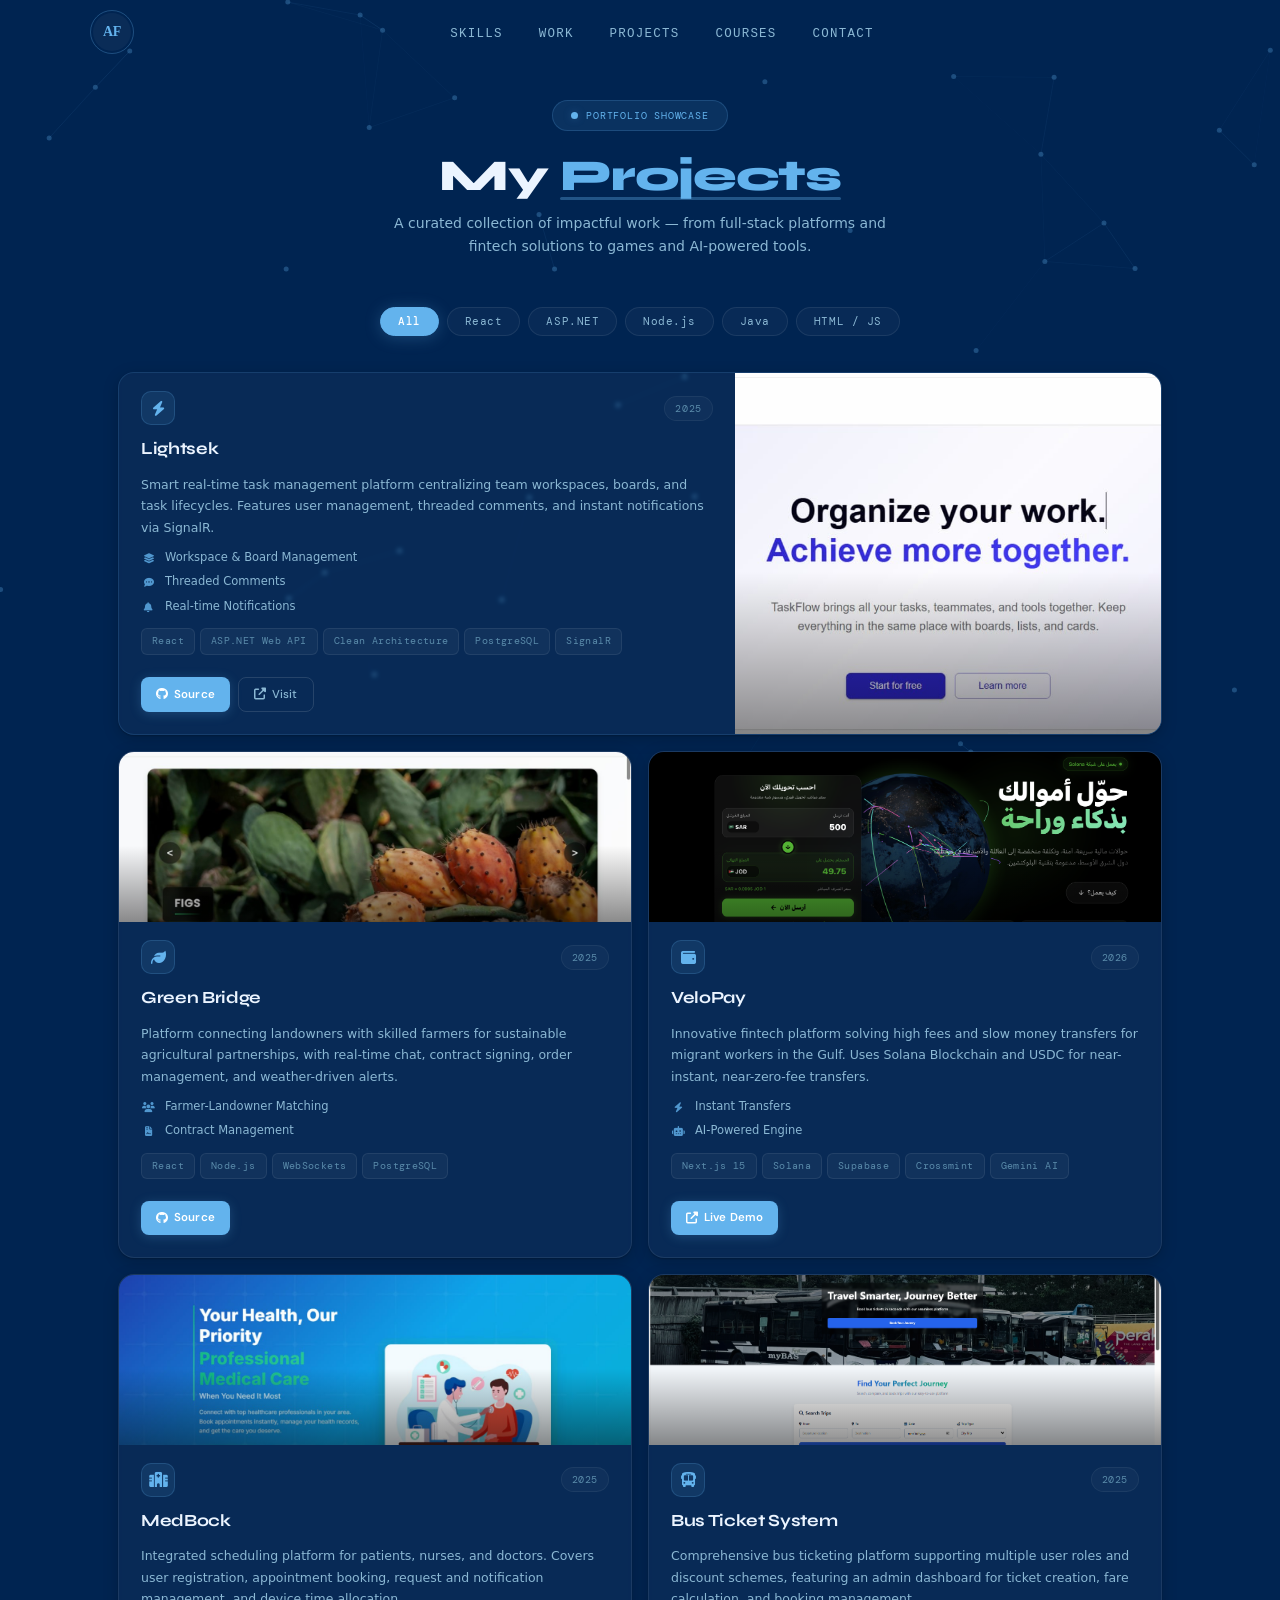
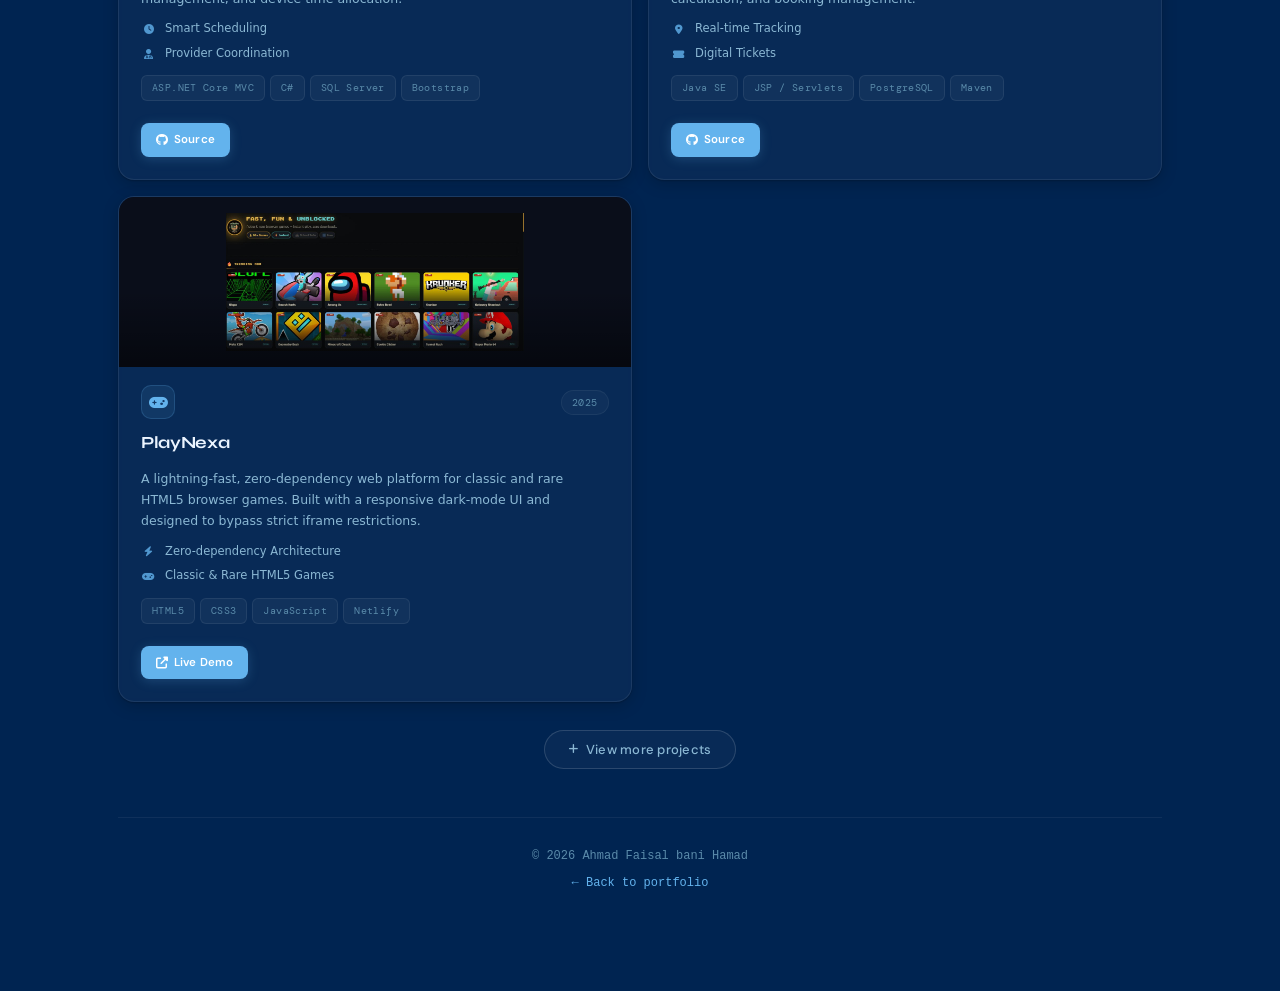
==== commit 7030a303: "udpates" ====
--- a/Projects.html
+++ b/Projects.html
@@ -4,7 +4,7 @@
     <meta charset="UTF-8">
     <meta name="viewport" content="width=device-width, initial-scale=1.0">
     <title>Projects — Ahmad Faisal</title>
-    <link rel="icon" href="./assets/Ahmad.png" type="image/png">
+    <link rel="icon" href="./assets/Icon_tab.webp" type="image/webp" />
 
     <link rel="preconnect" href="https://fonts.googleapis.com">
     <link href="https://fonts.googleapis.com/css2?family=Syne:wght@400;600;700;800&family=DM+Mono:ital,wght@0,300;0,400;0,500;1,300&family=DM+Sans:ital,wght@0,300;0,400;0,500;1,300&display=swap" rel="stylesheet">
@@ -655,26 +655,35 @@
     <canvas id="network"></canvas>
 
     <!-- ══ NAV ══ -->
-    <nav id="navbar">
-        <a href="index.html" class="nav-brand-logo" aria-label="Ahmad Faisal — Home">
-            <div class="nav-af-ring"></div>
-            <div class="nav-af-inner">AF</div>
-        </a>
-        <div class="nav-clock">
-            <span class="nav-clock-icon"><i class="fas fa-clock"></i></span>
-            <span class="nav-clock-time" id="nav-clock-time">
-                00<span class="nav-clock-colon">:</span>00<span class="nav-clock-colon">:</span>00
-            </span>
-            <span class="nav-clock-sep">·</span>
-            <span class="nav-clock-date" id="nav-clock-date"></span>
-        </div>
-        <div class="nav-links">
-            <a href="index.html">Home</a>
-            <a href="index.html#experience">Work</a>
-            <a href="index.html#projects">Projects</a>
-            <a href="index.html#contact">Contact</a>
+    <nav id="navbar" role="navigation" aria-label="Main navigation">
+        <div class="nav-inner">
+            <a href="index.html#hero" class="nav-brand-logo" aria-label="Ahmad Faisal — Home">
+                <div class="nav-af-ring"></div>
+                <div class="nav-af-inner">AF</div>
+            </a>
+            <ul class="nav-links" role="list">
+                <li><a href="index.html#skills"     data-section="skills">Skills</a></li>
+                <li><a href="index.html#experience" data-section="experience">Work</a></li>
+                <li><a href="index.html#projects"   data-section="projects">Projects</a></li>
+                <li><a href="index.html#courses"    data-section="courses">Courses</a></li>
+                <li><a href="index.html#contact"    data-section="contact">Contact</a></li>
+            </ul>
+            <div class="nav-controls">
+                <button id="menuBtn"  aria-label="Open menu" aria-expanded="false">
+                    <span></span><span></span><span></span>
+                </button>
+            </div>
         </div>
     </nav>
+
+    <!-- Mobile menu drawer -->
+    <div id="mobileMenu" role="dialog" aria-label="Mobile navigation">
+        <a href="index.html#skills"     data-section="skills">Skills</a>
+        <a href="index.html#experience" data-section="experience">Work</a>
+        <a href="index.html#projects"   data-section="projects">Projects</a>
+        <a href="index.html#courses"    data-section="courses">Courses</a>
+        <a href="index.html#contact"    data-section="contact">Contact</a>
+    </div>
 
     <div class="page">
 
@@ -731,7 +740,7 @@
                     </div>
                 </div>
                 <div class="pg-img-wrap">
-                    <img src="./assets/Projects/Lightsek.png" alt="Lightsek" class="pg-img" onerror="this.style.display='none';this.nextElementSibling.style.display='flex'">
+                    <img src="./instructions/Lightsek.jpg" alt="Lightsek" class="pg-img" onerror="this.style.display='none';this.nextElementSibling.style.display='flex'">
                     <div class="pg-placeholder" style="display:none"><i class="fas fa-bolt"></i></div>
                     <div class="pg-img-overlay"></div>
                 </div>
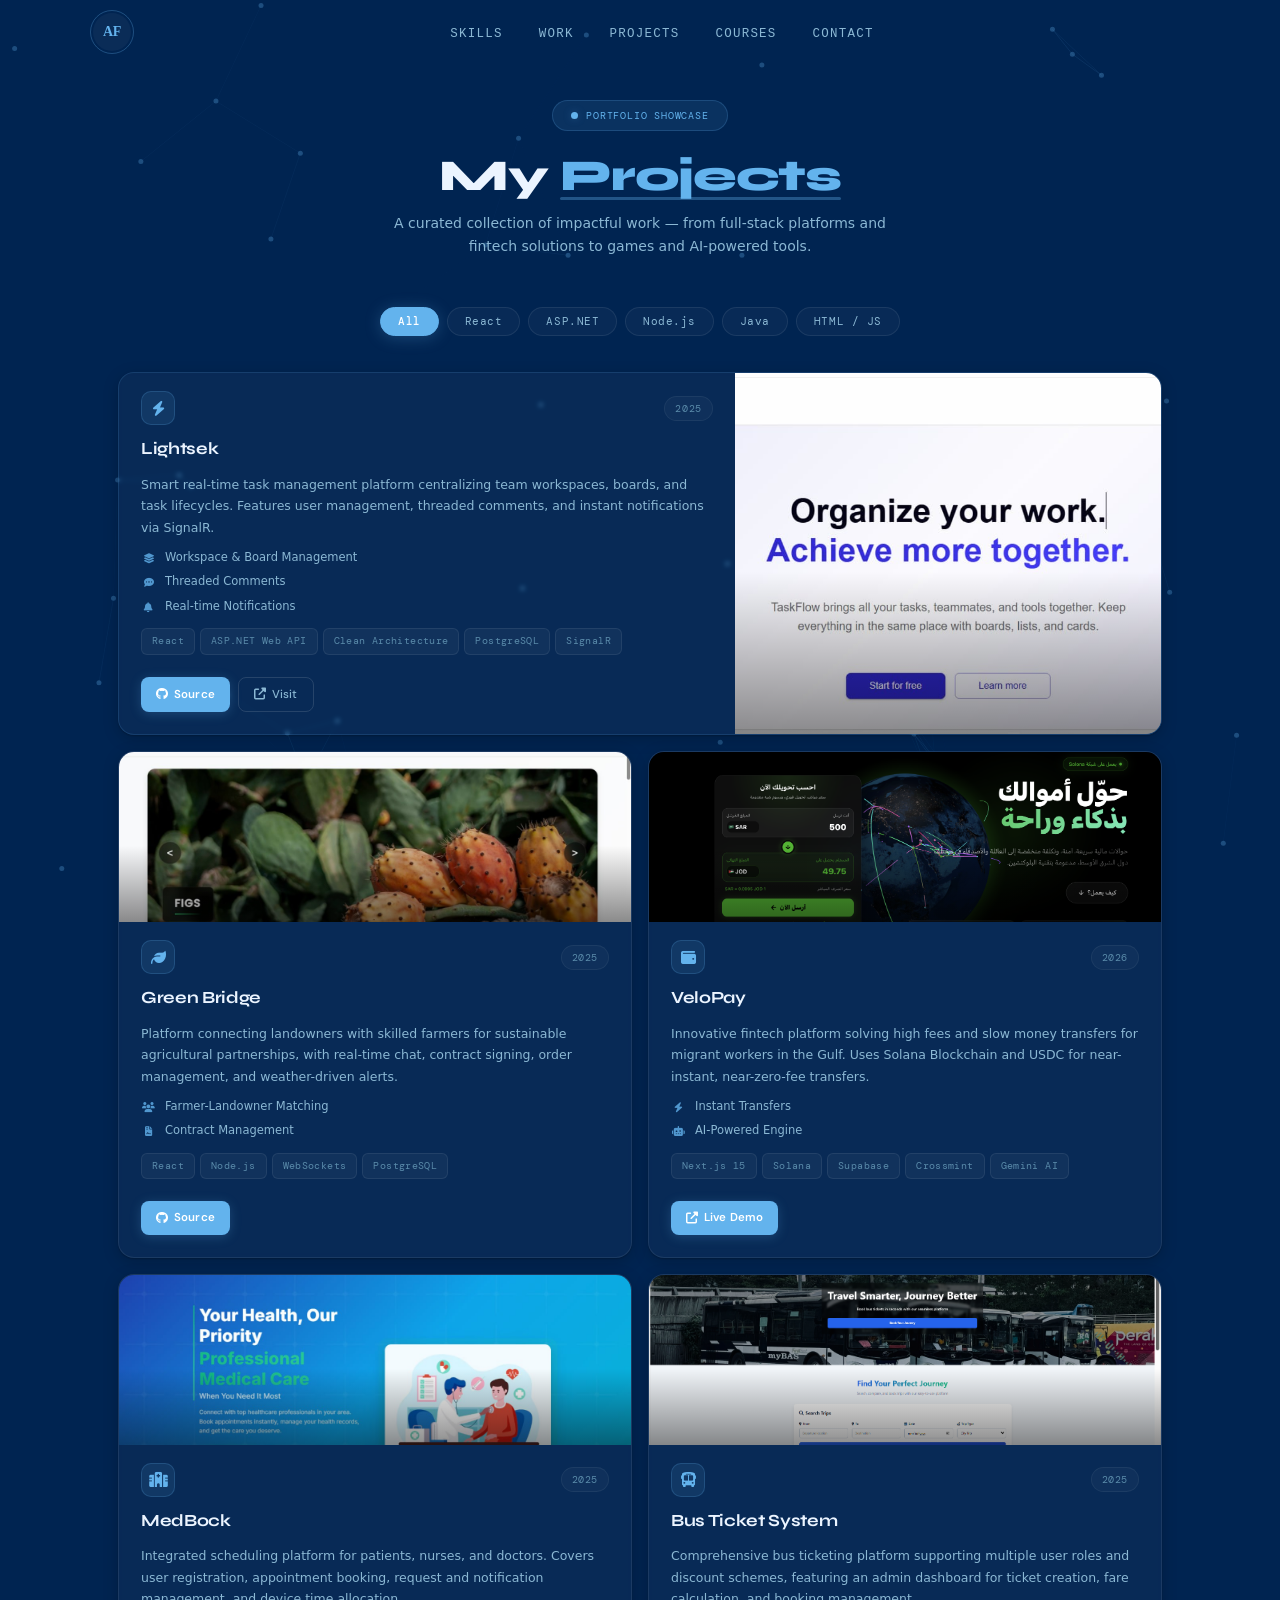
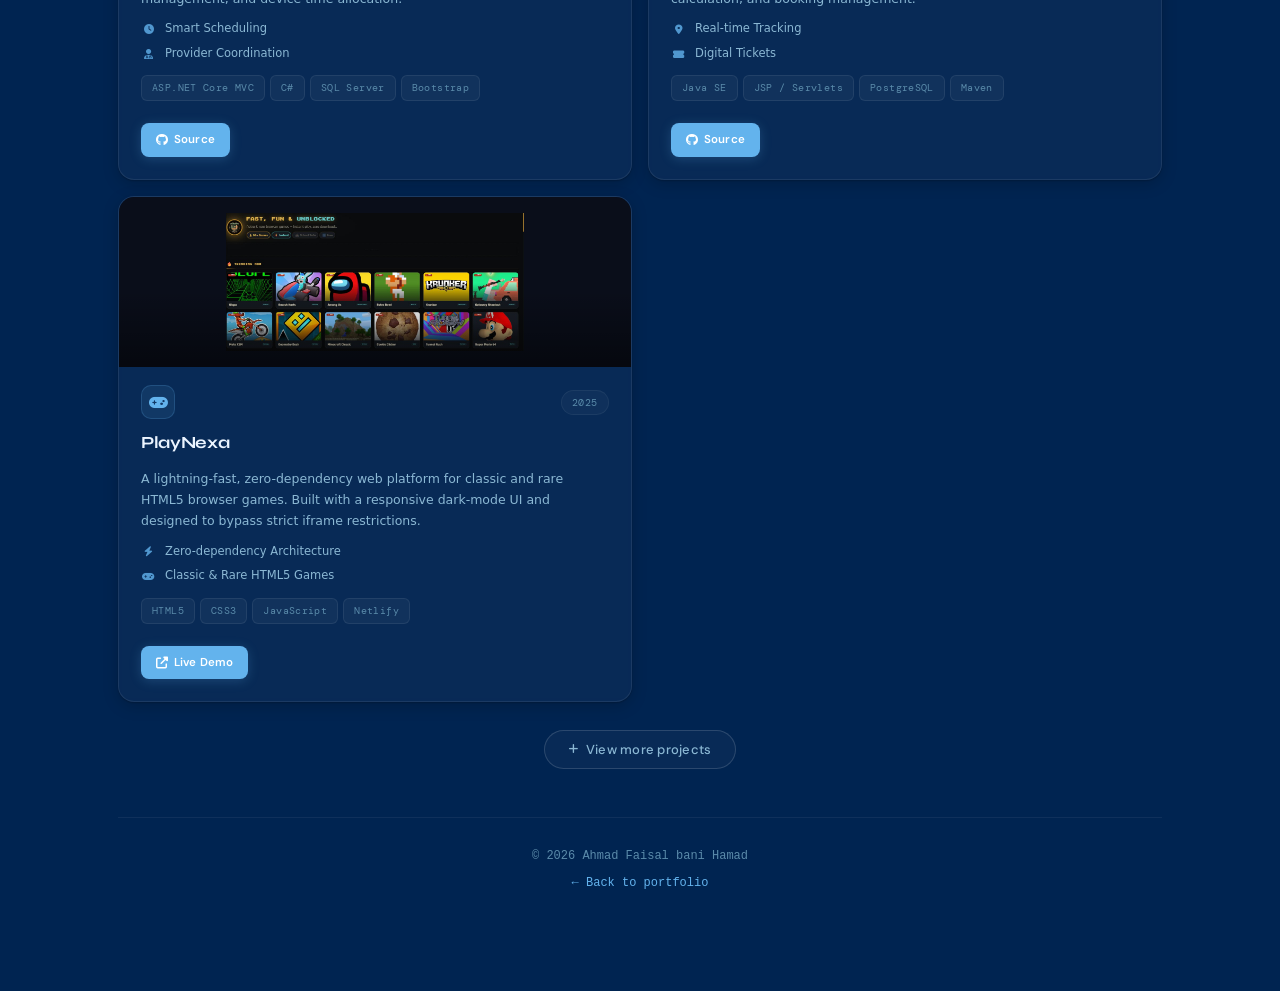
==== commit 996397ab: "cleanup" ====
--- a/Projects.html
+++ b/Projects.html
@@ -740,7 +740,7 @@
                     </div>
                 </div>
                 <div class="pg-img-wrap">
-                    <img src="./instructions/Lightsek.jpg" alt="Lightsek" class="pg-img" onerror="this.style.display='none';this.nextElementSibling.style.display='flex'">
+                    <img src="./assets/Projects/Lightsek.jpg" alt="Lightsek" class="pg-img" onerror="this.style.display='none';this.nextElementSibling.style.display='flex'">
                     <div class="pg-placeholder" style="display:none"><i class="fas fa-bolt"></i></div>
                     <div class="pg-img-overlay"></div>
                 </div>
